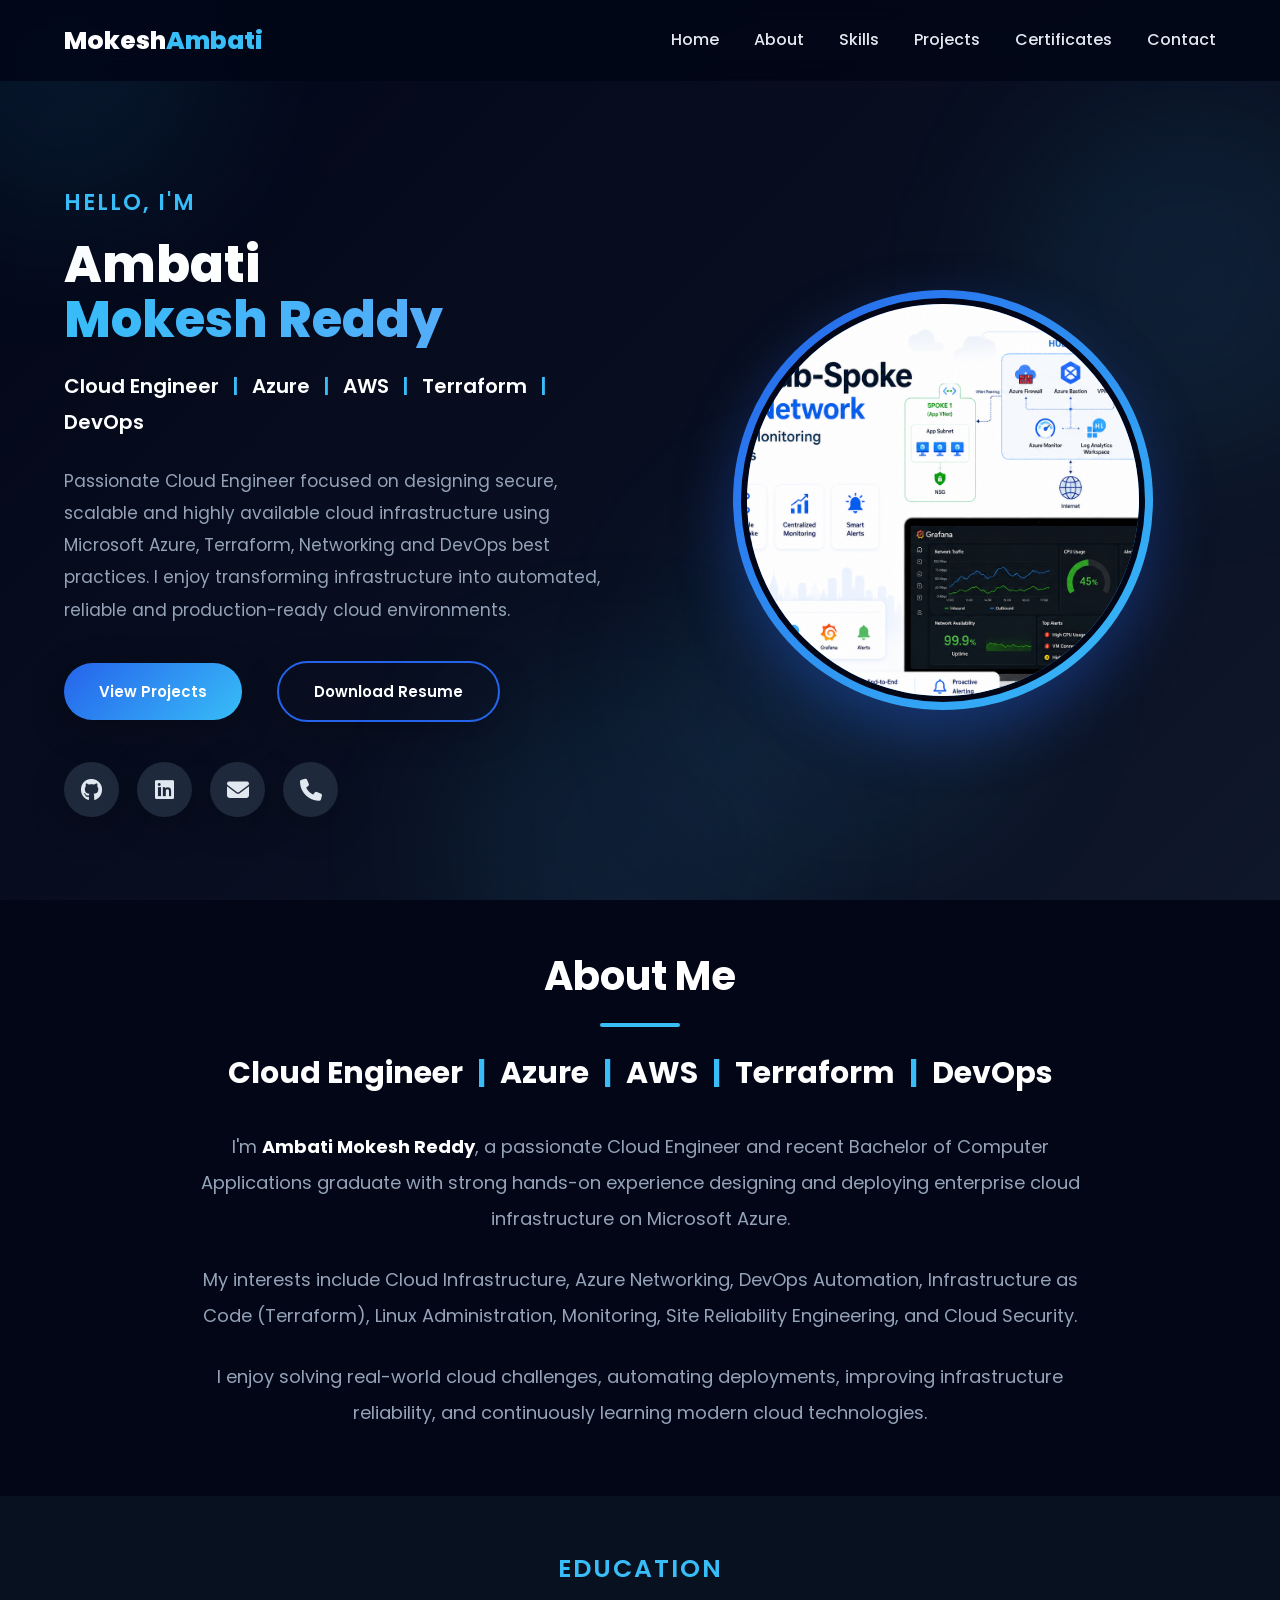
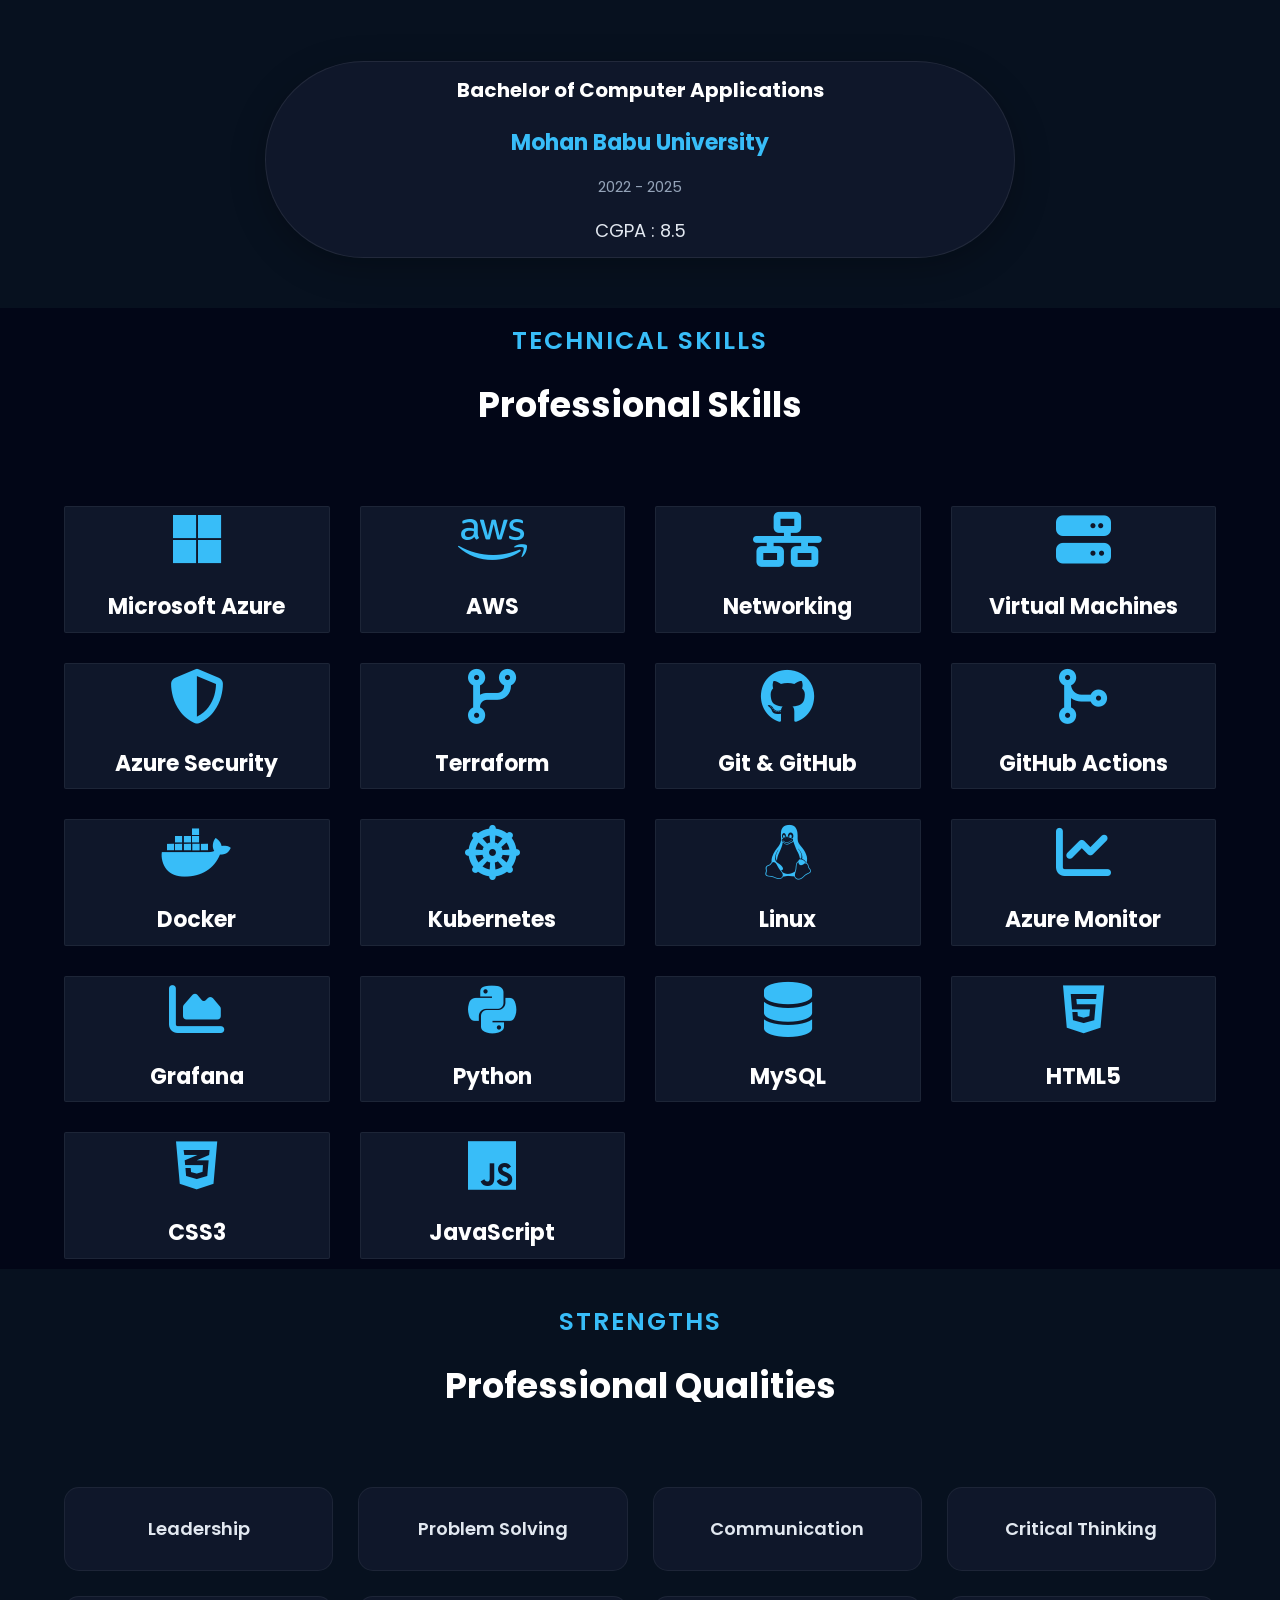
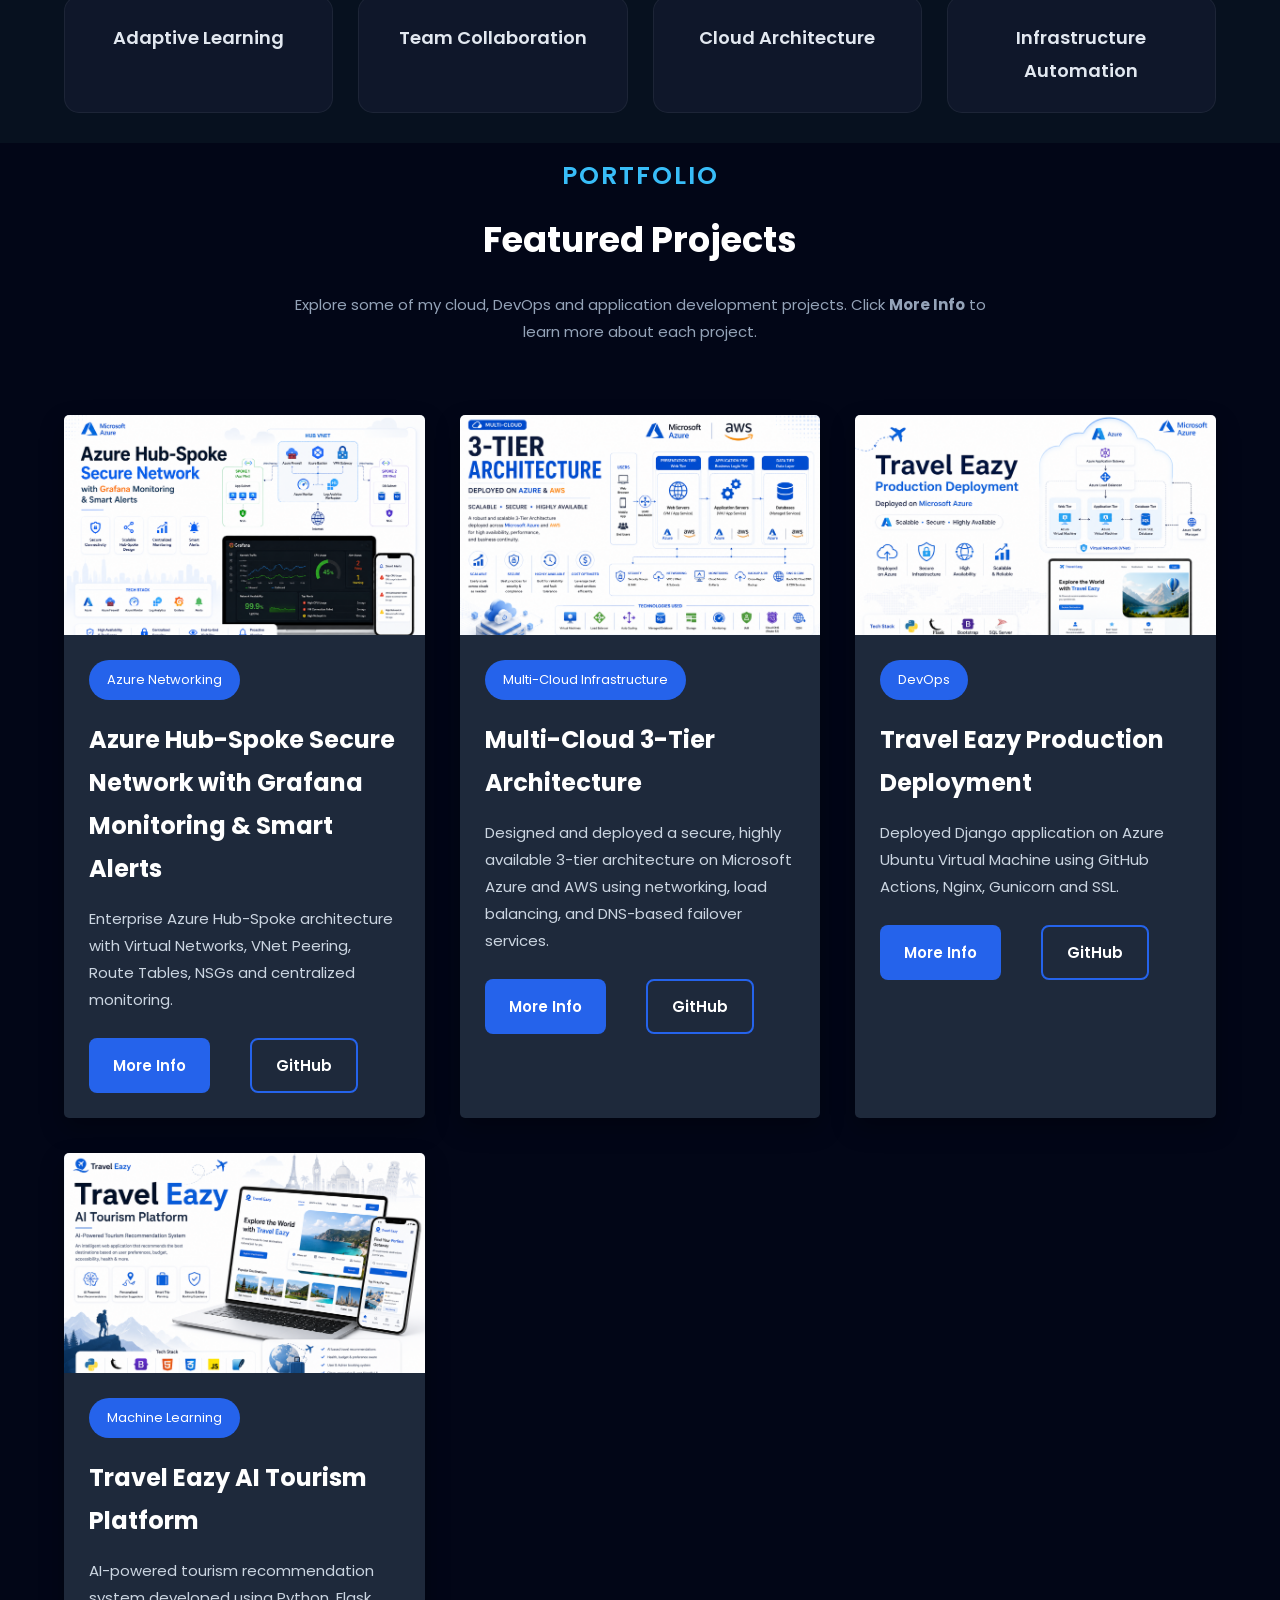
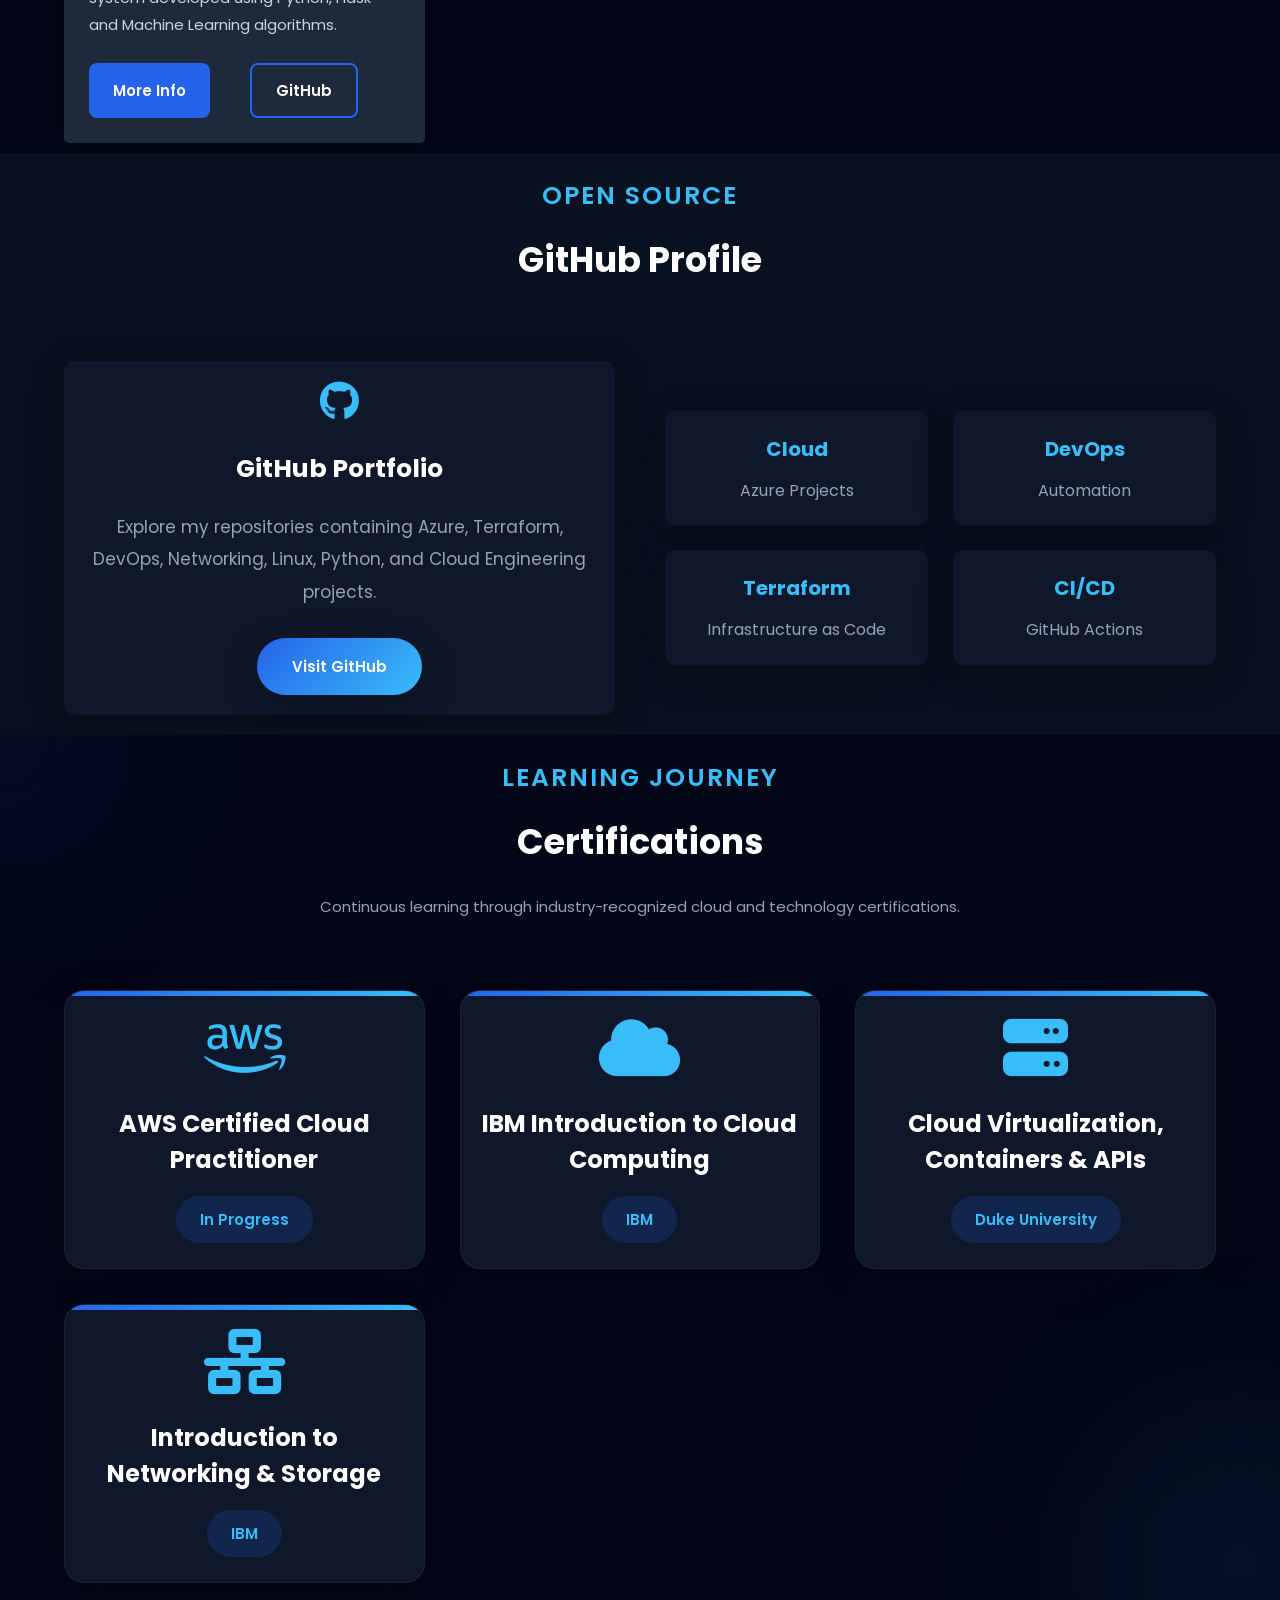
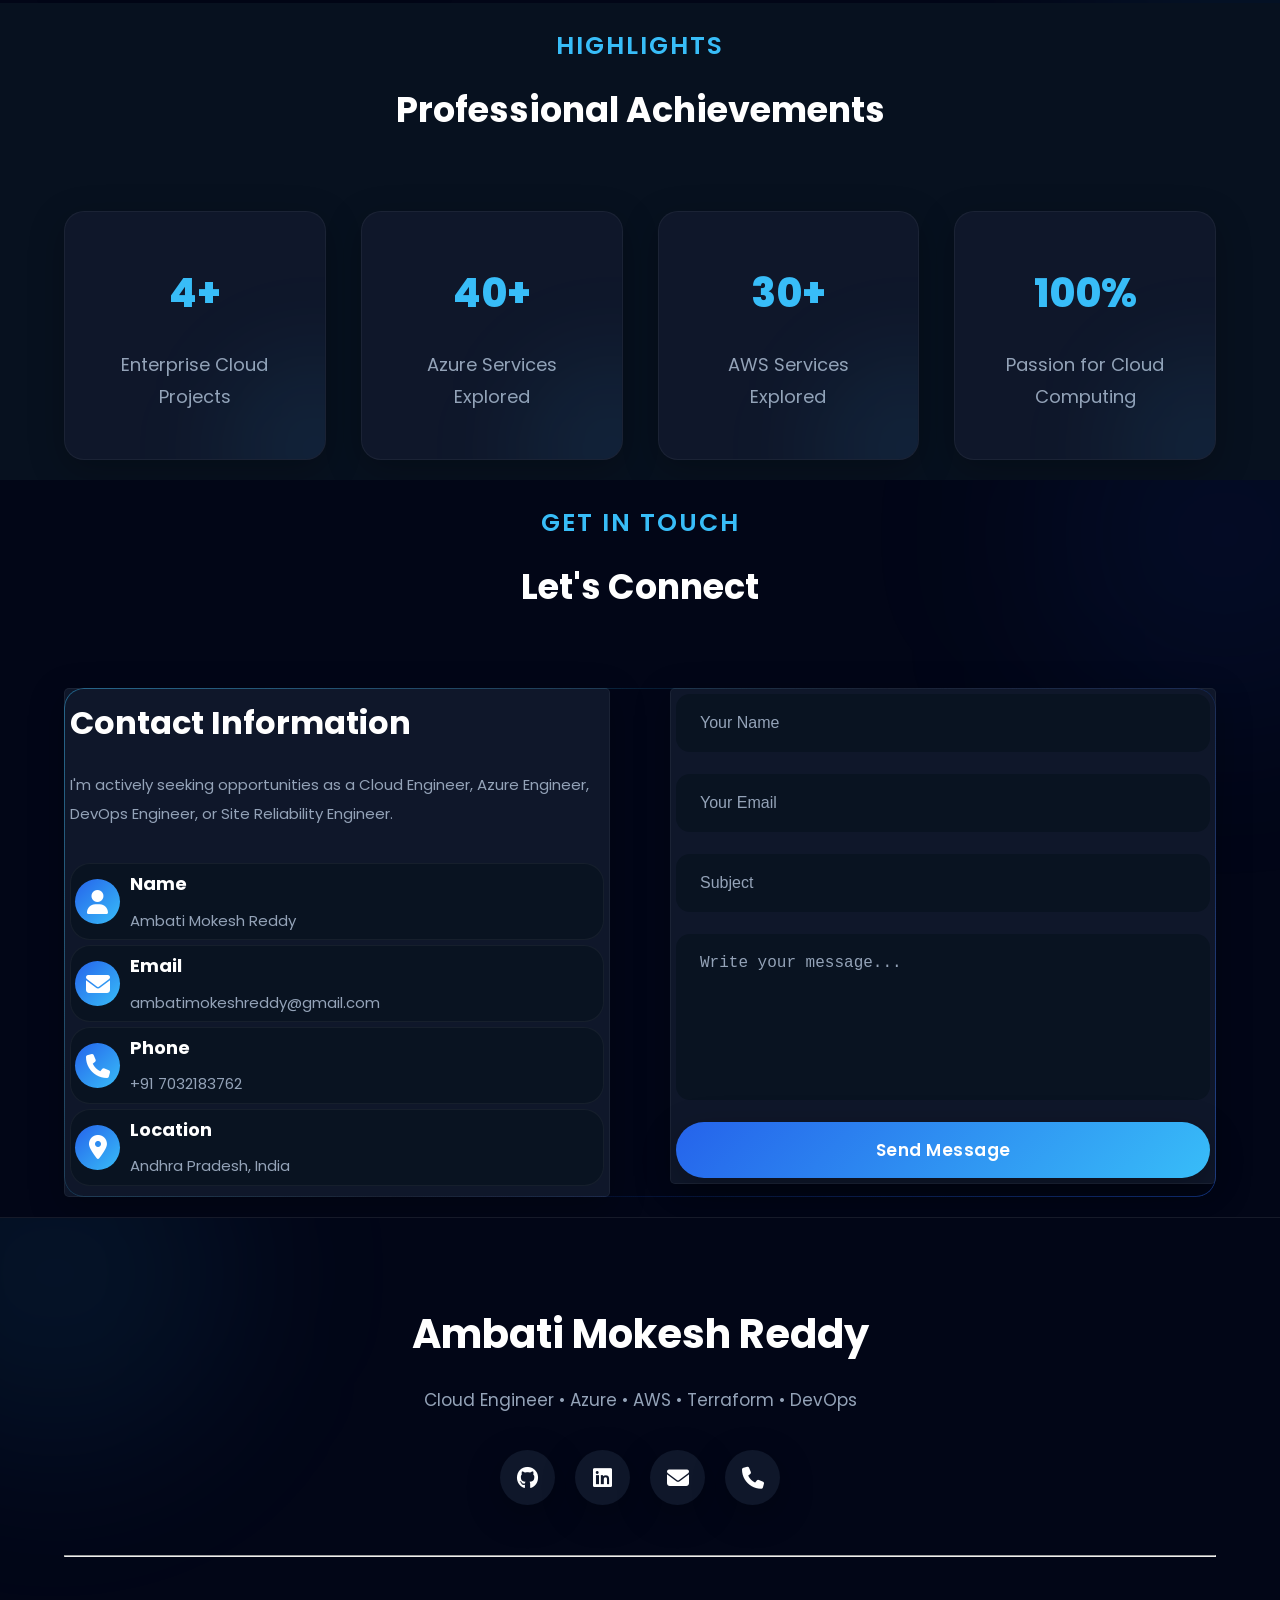
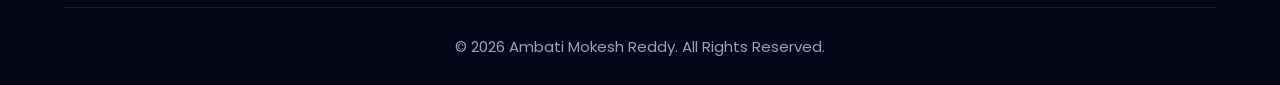
==== index.html @ 66ad8706 "Add files via upload" ====
<!DOCTYPE html>
<html lang="en">

<head>

    <meta charset="UTF-8">
    <meta http-equiv="X-UA-Compatible" content="IE=edge">

    <meta name="viewport" content="width=device-width, initial-scale=1.0">

    <title>Ambati Mokesh Reddy | Cloud Engineer | Azure | AWS | Terraform</title>

    <meta name="description"
        content="Professional Portfolio of Ambati Mokesh Reddy - Cloud Engineer specializing in Microsoft Azure, AWS, Terraform, DevOps, Networking and Cloud Infrastructure.">

    <meta name="keywords"
        content="Cloud Engineer, Azure Engineer, AWS, Terraform, DevOps, Portfolio, Microsoft Azure, Networking, GitHub Actions">

    <meta name="author" content="Ambati Mokesh Reddy">

    <link rel="icon" href="profile.png">

    <!-- Google Font -->

    <link href="https://fonts.googleapis.com/css2?family=Poppins:wght@300;400;500;600;700;800&display=swap"
        rel="stylesheet">

    <!-- Font Awesome -->

    <link rel="stylesheet"
        href="https://cdnjs.cloudflare.com/ajax/libs/font-awesome/6.7.1/css/all.min.css">

    <!-- CSS -->

    <link rel="stylesheet" href="style.css">

</head>

<body>

    <!--==========================
            LOADER
    ===========================-->

    <div id="loader">

        <div class="spinner"></div>

    </div>

    <!--==========================
            HEADER
    ===========================-->

    <header>

        <div class="container">

            <div class="logo">

                <a href="#">Mokesh<span>Ambati</span></a>

            </div>

            <nav>

                <ul>

                    <li><a href="#home">Home</a></li>

                    <li><a href="#about">About</a></li>

                    <li><a href="#skills">Skills</a></li>

                    

                    <li><a href="#projects">Projects</a></li>

                    <li><a href="#Certifications">Certificates</a></li>

                    <li><a href="#contact">Contact</a></li>

                </ul>

            </nav>

            <div class="menu-btn">

                <i class="fas fa-bars"></i>

            </div>

        </div>

    </header>

    <!--==========================
            HERO SECTION
    ===========================-->

    <section class="hero" id="home">

        <div class="hero-bg">

            <span></span>
            <span></span>
            <span></span>
            <span></span>

        </div>

        <div class="container hero-container">

            <div class="hero-left">

                <h4>Hello, I'm</h4>

                <h1>

                    Ambati

                    <span>Mokesh Reddy</span>

                </h1>

                <h2>

                    Cloud Engineer

                    <span>|</span>

                    Azure

                    <span>|</span>

                    AWS

                    <span>|</span>

                    Terraform

                    <span>|</span>

                    DevOps

                </h2>

                <p>

                    Passionate Cloud Engineer focused on designing
                    secure, scalable and highly available cloud
                    infrastructure using Microsoft Azure,
                    Terraform, Networking and DevOps best practices.

                    I enjoy transforming infrastructure into
                    automated, reliable and production-ready cloud
                    environments.

                </p>

                <div class="hero-buttons">

                    <a href="#projects" class="btn">

                        View Projects

                    </a>

                    <a href="Mokesh_Ambati_Resume .pdf"
                        class="btn btn-outline"
                        target="_blank">

                        Download Resume

                    </a>

                </div>

                <div class="social-icons">

                    <a href="https://github.com/ambatimokesh"
                        target="_blank">

                        <i class="fab fa-github"></i>

                    </a>

                    <a href="https://www.linkedin.com/in/mokeshambati/"
                        target="_blank">

                        <i class="fab fa-linkedin"></i>

                    </a>

                    <a href="mailto:ambatimokeshreddy@gmail.com">

                        <i class="fas fa-envelope"></i>

                    </a>

                    <a href="tel:+917032183762">

                        <i class="fas fa-phone"></i>

                    </a>

                </div>

            </div>

            <div class="hero-right">

                <div class="profile-card">

                    <img src="p1.png"
                        alt="Ambati Mokesh Reddy">

                    

                </div>

            </div>

        </div>

       

    </section>

    

      <!--=========================================
                ABOUT SECTION
==========================================-->

<section class="about" id="about">

    <div class="container">

        <div class="section-title">
            <h2>About Me</h2>
        </div>

        <div class="about-container">

            <div class="about-content">

                <h3>
                    Cloud Engineer
                    <span>|</span>
                    Azure
                    <span>|</span>
                    AWS
                    <span>|</span>
                    Terraform
                    <span>|</span>
                    DevOps
                </h3>

                <p>
                    I'm <strong>Ambati Mokesh Reddy</strong>, a passionate Cloud Engineer and recent Bachelor of Computer Applications graduate with strong hands-on experience designing and deploying enterprise cloud infrastructure on Microsoft Azure.
                </p>

                <p>
                    My interests include Cloud Infrastructure, Azure Networking, DevOps Automation, Infrastructure as Code (Terraform), Linux Administration, Monitoring, Site Reliability Engineering, and Cloud Security.
                </p>

                <p>
                    I enjoy solving real-world cloud challenges, automating deployments, improving infrastructure reliability, and continuously learning modern cloud technologies.
                </p>

            </div>

        </div>

    </div>

</section>





    <!--=========================================
                EDUCATION
    ==========================================-->

    <section class="education">

        <div class="container">

            <div class="section-title">

                <h5>Education</h5>

                

            </div>

            <div class="education-card">

                <h3>

                    Bachelor of Computer Applications

                </h3>

                <h4>

                    Mohan Babu University

                </h4>

                <span>

                    2022 - 2025

                </span>

                <p>

                    CGPA : 8.5

                </p>

            </div>

        </div>

    </section>





    




    <!--=========================================
                SKILLS
    ==========================================-->

    <section class="skills" id="skills">

        <div class="container">

            <div class="section-title">

                <h5>Technical Skills</h5>

                <h2>Professional Skills</h2>

            </div>

            <div class="skills-grid">

                <div class="skill-box">

                    <i class="fa-brands fa-microsoft"></i>

                    <h3>Microsoft Azure</h3>

                </div>

                <div class="skill-box">

                    <i class="fa-brands fa-aws"></i>

                    <h3>AWS</h3>

                </div>

                <div class="skill-box">

                    <i class="fa-solid fa-network-wired"></i>

                    <h3>Networking</h3>

                </div>

                <div class="skill-box">

                    <i class="fa-solid fa-server"></i>

                    <h3>Virtual Machines</h3>

                </div>

                <div class="skill-box">

                    <i class="fa-solid fa-shield-halved"></i>

                    <h3>Azure Security</h3>

                </div>

                <div class="skill-box">

                    <i class="fa-solid fa-code-branch"></i>

                    <h3>Terraform</h3>

                </div>

                <div class="skill-box">

                    <i class="fa-brands fa-github"></i>

                    <h3>Git & GitHub</h3>

                </div>

                <div class="skill-box">

                    <i class="fa-solid fa-code-merge"></i>

                    <h3>GitHub Actions</h3>

                </div>

                <div class="skill-box">

                    <i class="fa-brands fa-docker"></i>

                    <h3>Docker</h3>

                </div>

                <div class="skill-box">

                    <i class="fa-solid fa-dharmachakra"></i>

                    <h3>Kubernetes</h3>

                </div>

                <div class="skill-box">

                    <i class="fa-brands fa-linux"></i>

                    <h3>Linux</h3>

                </div>

                <div class="skill-box">

                    <i class="fa-solid fa-chart-line"></i>

                    <h3>Azure Monitor</h3>

                </div>

                <div class="skill-box">

                    <i class="fa-solid fa-chart-area"></i>

                    <h3>Grafana</h3>

                </div>

                <div class="skill-box">

                    <i class="fa-brands fa-python"></i>

                    <h3>Python</h3>

                </div>

                <div class="skill-box">

                    <i class="fa-solid fa-database"></i>

                    <h3>MySQL</h3>

                </div>

                <div class="skill-box">

                    <i class="fa-brands fa-html5"></i>

                    <h3>HTML5</h3>

                </div>

                <div class="skill-box">

                    <i class="fa-brands fa-css3-alt"></i>

                    <h3>CSS3</h3>

                </div>

                <div class="skill-box">

                    <i class="fa-brands fa-js"></i>

                    <h3>JavaScript</h3>

                </div>

            </div>

        </div>

    </section>





    <!--=========================================
                CORE STRENGTHS
    ==========================================-->

    <section class="strengths">

        <div class="container">

            <div class="section-title">

                <h5>Strengths</h5>

                <h2>Professional Qualities</h2>

            </div>

            <div class="strength-grid">

                <div>Leadership</div>

                <div>Problem Solving</div>

                <div>Communication</div>

                <div>Critical Thinking</div>

                <div>Adaptive Learning</div>

                <div>Team Collaboration</div>

                <div>Cloud Architecture</div>

                <div>Infrastructure Automation</div>

            </div>

        </div>

    </section>










<!--=========================================
            PROJECTS SECTION
==========================================-->

<section class="projects" id="projects">

    <div class="container">

        <div class="section-title">
            <h5>Portfolio</h5>
            <h2>Featured Projects</h2>
            <p>
                Explore some of my cloud, DevOps and application development
                projects. Click <strong>More Info</strong> to learn more about
                each project.
            </p>
        </div>

        <!-- Project Cards -->

        <div class="projects-grid">

            <!--========================
                Project 1
            =========================-->

            <div class="project-card">

                <div class="project-image">
                    <img src="p1.png"
                        alt="Azure Hub Spoke">
                </div>

                <div class="project-content">

                    <span class="project-tag">
                        Azure Networking
                    </span>

                    <h3>Azure Hub-Spoke Secure Network with Grafana Monitoring & Smart Alerts</h3>

                    <p>
                        Enterprise Azure Hub-Spoke architecture with
                        Virtual Networks, VNet Peering, Route Tables,
                        NSGs and centralized monitoring.
                    </p>

                    <div class="project-buttons">

                        <button
                            class="btn-small more-btn"
                            data-modal="modal1">

                            More Info

                        </button>

                        <a href="https://github.com/ambatimokesh/HUB-SPOKE"
                            target="_blank"
                            class="btn-small btn-outline">

                            GitHub

                        </a>

                    </div>

                </div>

            </div>



            <!--========================
    Project 2
=========================-->

<div class="project-card">

    <div class="project-image">
        <img src="p2.png" alt="Multi-Cloud 3-Tier Architecture">
    </div>

    <div class="project-content">

        <span class="project-tag">
            Multi-Cloud Infrastructure
        </span>

        <h3>Multi-Cloud 3-Tier Architecture</h3>

        <p>
            Designed and deployed a secure, highly available
            3-tier architecture on Microsoft Azure and AWS
            using networking, load balancing, and DNS-based
            failover services.
        </p>

        <div class="project-buttons">

            <button
                class="btn-small more-btn"
                data-modal="modal2">
                More Info
            </button>

            <a href="https://github.com/ambatimokesh"
                target="_blank"
                class="btn-small btn-outline">
                GitHub
            </a>

        </div>

    </div>

</div>



            <!--========================
                Project 3
            =========================-->

            <div class="project-card">

                <div class="project-image">

                    <img src="p3.png"
                        alt="Travel Eazy">

                </div>

                <div class="project-content">

                    <span class="project-tag">
                        DevOps
                    </span>

                    <h3>
                        Travel Eazy Production Deployment
                    </h3>

                    <p>

                        Deployed Django application on Azure Ubuntu
                        Virtual Machine using GitHub Actions,
                        Nginx, Gunicorn and SSL.

                    </p>

                    <div class="project-buttons">

                        <button
                            class="btn-small more-btn"
                            data-modal="modal3">

                            More Info

                        </button>

                        <a href="https://github.com/ambatimokesh/traveleazy"
                            target="_blank"
                            class="btn-small btn-outline">

                            GitHub

                        </a>

                    </div>

                </div>

            </div>



            <!--========================
                Project 4
            =========================-->

            <div class="project-card">

                <div class="project-image">

                    <img src="p4.png"
                        alt="Travel Eazy AI">

                </div>

                <div class="project-content">

                    <span class="project-tag">
                        Machine Learning
                    </span>

                    <h3>
                        Travel Eazy AI Tourism Platform
                    </h3>

                    <p>

                        AI-powered tourism recommendation system
                        developed using Python, Flask and Machine
                        Learning algorithms.

                    </p>

                    <div class="project-buttons">

                        <button
                            class="btn-small more-btn"
                            data-modal="modal4">

                            More Info

                        </button>

                        <a href="https://github.com/ambatimokesh/traveleazy"
                            target="_blank"
                            class="btn-small btn-outline">

                            GitHub

                        </a>

                    </div>

                </div>

            </div>

        </div>

    </div>

</section>



<!--=========================================
            PROJECT MODALS
==========================================-->

<!-- Project 1 -->

<div class="project-modal" id="modal1">

    <div class="modal-box">

        <span class="close">&times;</span>

        <h2>Azure Hub-Spoke Network Architecture</h2>

        <p>

            Designed and implemented an enterprise-grade Azure
            Hub-Spoke architecture using Virtual Networks,
            VNet Peering, Network Security Groups,
            User Defined Routes and Azure Monitor.

        </p>

        <h4>Key Features</h4>

        <ul>

            <li>✔ Hub & Spoke Virtual Networks</li>
            <li>✔ VNet Peering</li>
            <li>✔ Azure Bastion</li>
            <li>✔ Azure Firewall</li>
            <li>✔ NSG Security</li>
            <li>✔ Route Tables</li>
            <li>✔ Azure Monitor</li>
            <li>✔ Grafana Dashboard</li>

        </ul>

    </div>

</div>


<!-- Project 2 -->

<div class="project-modal" id="modal2">

    <div class="modal-box">

        <span class="close">&times;</span>

        <h2>Multi-Cloud 3-Tier Architecture (Azure & AWS)</h2>

        <p>
            Designed and deployed secure, highly available
            3-tier cloud infrastructure on Microsoft Azure
            and Amazon Web Services with networking,
            load balancing, traffic management,
            and security best practices.
        </p>

        <h4>Key Features</h4>

        <ul>

            <li>✔ Azure Virtual Network (VNet) & AWS VPC</li>
            <li>✔ Public & Private Subnets</li>
            <li>✔ Azure Virtual Machines & Amazon EC2</li>
            <li>✔ Azure Application Gateway & AWS Application Load Balancer (ALB)</li>
            <li>✔ Azure Load Balancer</li>
            <li>✔ Azure Traffic Manager & AWS Route 53</li>
            <li>✔ Azure NSGs, AWS Security Groups & Network ACLs</li>
            <li>✔ High Availability & Fault Tolerance</li>

        </ul>

    </div>

</div>



<!-- Project 3 -->

<div class="project-modal" id="modal3">

    <div class="modal-box">

        <span class="close">&times;</span>

        <h2>Travel Eazy Deployment</h2>

        <p>

            Production deployment of the Travel Eazy Django
            application on Azure Ubuntu Virtual Machine
            using DevOps best practices.

        </p>

        <h4>Key Features</h4>

        <ul>

            <li>✔ Azure Ubuntu VM</li>
            <li>✔ Nginx</li>
            <li>✔ Gunicorn</li>
            <li>✔ GitHub Actions CI/CD</li>
            <li>✔ SSL HTTPS</li>
            <li>✔ Azure Monitor</li>
            <li>✔ Log Analytics Workspace</li>

        </ul>

    </div>

</div>



<!-- Project 4 -->

<div class="project-modal" id="modal4">

    <div class="modal-box">

        <span class="close">&times;</span>

        <h2>Travel Eazy AI Tourism Platform</h2>

        <p>

            AI-based tourism recommendation platform
            that predicts personalized travel destinations
            using Machine Learning algorithms.

        </p>

        <h4>Key Features</h4>

        <ul>

            <li>✔ Python</li>
            <li>✔ Flask</li>
            <li>✔ Machine Learning</li>
            <li>✔ Random Forest</li>
            <li>✔ KNN</li>
            <li>✔ Gradient Boosting</li>
            <li>✔ Bootstrap UI</li>

        </ul>

    </div>

</div>



<!-- Project 4 -->

<div class="project-modal" id="modal4">

    <div class="modal-box">

        <span class="close">&times;</span>

        <h2>Travel Eazy AI Tourism Platform</h2>

        <p>

            AI-based tourism recommendation platform
            that predicts personalized travel destinations
            using Machine Learning algorithms.

        </p>

        <h4>Key Features</h4>

        <ul>

            <li>✔ Python</li>
            <li>✔ Flask</li>
            <li>✔ Machine Learning</li>
            <li>✔ Random Forest</li>
            <li>✔ KNN</li>
            <li>✔ Gradient Boosting</li>
            <li>✔ Bootstrap UI</li>

        </ul>

    </div>

</div>





    <!--=========================================
                GITHUB SECTION
    ==========================================-->

    <section class="github">

        <div class="container">

            <div class="section-title">

                <h5>Open Source</h5>

                <h2>GitHub Profile</h2>

            </div>

            <div class="github-container">

                <div class="github-card">

                    <i class="fab fa-github"></i>

                    <h3>

                        GitHub Portfolio

                    </h3>

                    <p>

                        Explore my repositories containing
                        Azure,
                        Terraform,
                        DevOps,
                        Networking,
                        Linux,
                        Python,
                        and Cloud Engineering projects.

                    </p>

                    <a href="https://github.com/ambatimokesh"
                        target="_blank"
                        class="btn">

                        Visit GitHub

                    </a>

                </div>

                <div class="github-stats">

                    <div class="stat">

                        <h3>Cloud</h3>

                        <p>Azure Projects</p>

                    </div>

                    <div class="stat">

                        <h3>DevOps</h3>

                        <p>Automation</p>

                    </div>

                    <div class="stat">

                        <h3>Terraform</h3>

                        <p>Infrastructure as Code</p>

                    </div>

                    <div class="stat">

                        <h3>CI/CD</h3>

                        <p>GitHub Actions</p>

                    </div>

                </div>

            </div>

        </div>

    </section>



        <!--=========================================
                CERTIFICATIONS
    ==========================================-->

    <section class="certifications" id="certifications">

        <div class="container">

            <div class="section-title">

                <h5>Learning Journey</h5>

                <h2>Certifications</h2>

                <p>
                    Continuous learning through industry-recognized cloud and
                    technology certifications.
                </p>

            </div>

              <div class="certificate-grid">

                <div class="certificate-card">

                    <i class="fa-brands fa-aws"></i>

                    <h3>AWS Certified Cloud Practitioner</h3>

                    <p>In Progress</p>

                </div>

          

                <div class="certificate-card">

                    <i class="fa-solid fa-cloud"></i>

                    <h3>IBM Introduction to Cloud Computing</h3>

                    <p>IBM</p>

                </div>

                <div class="certificate-card">

                    <i class="fa-solid fa-server"></i>

                    <h3>Cloud Virtualization, Containers & APIs</h3>

                    <p>Duke University</p>

                </div>

                <div class="certificate-card">

                    <i class="fa-solid fa-network-wired"></i>

                    <h3>Introduction to Networking & Storage</h3>

                    <p>IBM</p>

                </div>

            </div>

        </div>

    </section>



    <!--=========================================
                ACHIEVEMENTS
    ==========================================-->

    <section class="achievements">

        <div class="container">

            <div class="section-title">

                <h5>Highlights</h5>

                <h2>Professional Achievements</h2>

            </div>

            <div class="achievement-grid">

                <div class="achievement-card">

                    <h2>4+</h2>

                    <p>Enterprise Cloud Projects</p>

                </div>

                <div class="achievement-card">

                    <h2>40+</h2>

                    <p>Azure Services Explored</p>

                </div>

                <div class="achievement-card">

                    <h2>30+</h2>

                    <p>AWS Services Explored</p>

                </div>

                <div class="achievement-card">

                    <h2>100%</h2>

                    <p>Passion for Cloud Computing</p>

                </div>

            </div>

        </div>

    </section>



    <!--=========================================
                CONTACT
    ==========================================-->

    <section class="contact" id="contact">

        <div class="container">

            <div class="section-title">

                <h5>Get In Touch</h5>

                <h2>Let's Connect</h2>

            </div>

            <div class="contact-container">

                <!-- Contact Information -->

                <div class="contact-info">

                    <h3>Contact Information</h3>

                    <p>

                        I'm actively seeking opportunities as a
                        Cloud Engineer, Azure Engineer,
                        DevOps Engineer, or Site Reliability Engineer.

                    </p>

                    <div class="info-box">

                        <i class="fa-solid fa-user"></i>

                        <div>

                            <h4>Name</h4>

                            <p>Ambati Mokesh Reddy</p>

                        </div>

                    </div>

                    <div class="info-box">

                        <i class="fa-solid fa-envelope"></i>

                        <div>

                            <h4>Email</h4>

                            <p>ambatimokeshreddy@gmail.com</p>

                        </div>

                    </div>

                    <div class="info-box">

                        <i class="fa-solid fa-phone"></i>

                        <div>

                            <h4>Phone</h4>

                            <p>+91 7032183762</p>

                        </div>

                    </div>

                    <div class="info-box">

                        <i class="fa-solid fa-location-dot"></i>

                        <div>

                            <h4>Location</h4>

                            <p>Andhra Pradesh, India</p>

                        </div>

                    </div>

                </div>

                <!-- Contact Form -->

                <div class="contact-form">

                    <form>

                        <input
                            type="text"
                            placeholder="Your Name"
                            required>

                        <input
                            type="email"
                            placeholder="Your Email"
                            required>

                        <input
                            type="text"
                            placeholder="Subject"
                            required>

                        <textarea
                            rows="7"
                            placeholder="Write your message..."
                            required></textarea>

                        <button type="submit" class="btn">

                            Send Message

                        </button>

                    </form>

                </div>

            </div>

        </div>

    </section>



    <!--=========================================
                FOOTER
    ==========================================-->

    <footer>

        <div class="container">

            <div class="footer-top">

                <h2>

                    Ambati Mokesh Reddy

                </h2>

                <p>

                    Cloud Engineer • Azure • AWS • Terraform • DevOps

                </p>

                <div class="footer-social">

                    <a href="https://github.com/ambatimokesh"
                        target="_blank">

                        <i class="fab fa-github"></i>

                    </a>

                    <a href="https://www.linkedin.com/in/mokeshambati/"
                        target="_blank">

                        <i class="fab fa-linkedin"></i>

                    </a>

                    <a href="mailto:ambatimokeshreddy@gmail.com">

                        <i class="fas fa-envelope"></i>

                    </a>

                    <a href="tel:+917032183762">

                        <i class="fas fa-phone"></i>

                    </a>

                </div>

            </div>

            <hr>

            <div class="footer-bottom">

                <p>

                    © 2026 Ambati Mokesh Reddy.
                    All Rights Reserved.

                </p>

                

            </div>

        </div>

    </footer>



    <!--=========================================
                JAVASCRIPT
    ==========================================-->

    <script src="script.js"></script>

</body>

</html>
---- style.css ----
/*====================================================

    CLOUD ENGINEER PORTFOLIO
    Author : Ambati Mokesh Reddy
    Version : 1.0

======================================================*/


/*======================================================
                GOOGLE FONT
======================================================*/

@import url('https://fonts.googleapis.com/css2?family=Poppins:wght@300;400;500;600;700;800&display=swap');


/*======================================================
                    ROOT VARIABLES
======================================================*/

:root{

    --primary:#2563eb;

    --secondary:#38bdf8;

    --dark:#020617;

    --dark-card:#0f172a;

    --dark-light:#1e293b;

    --white:#ffffff;

    --gray:#94a3b8;

    --text:#e2e8f0;

    --success:#22c55e;

    --danger:#ef4444;

    --shadow:0 10px 35px rgba(0,0,0,.25);

    --radius:15px;

    --transition:.35s ease;

}


/*======================================================
                    RESET
======================================================*/

*{

margin:0;

padding:0;

box-sizing:border-box;

scroll-behavior:smooth;

}

html{

font-size:15px;

overflow-x:hidden;

}

body{

font-family:'Poppins',sans-serif;

background:var(--dark);

color:var(--text);

overflow-x:hidden;

line-height:1.8;

}

img{

max-width:100%;

display:block;

}

a{

text-decoration:none;

color:inherit;

}

ul{

list-style:none;

}

button{

cursor:pointer;

font-family:inherit;

}


/*======================================================
                    SCROLLBAR
======================================================*/

::-webkit-scrollbar{

width:10px;

}

::-webkit-scrollbar-track{

background:#08111f;

}

::-webkit-scrollbar-thumb{

background:var(--primary);

border-radius:20px;

}

::-webkit-scrollbar-thumb:hover{

background:var(--secondary);

}


/*======================================================
                    COMMON CLASSES
======================================================*/

.container{

width:90%;

max-width:1250px;

margin:auto;

}

section{

padding:20px 0;

position:relative;

}

.section-title{

text-align:center;

margin-bottom:70px;

}

.section-title h5{

color:var(--secondary);

font-size:25px;

font-weight:600;

letter-spacing:2px;

text-transform:uppercase;

margin-bottom:10px;

}

.section-title h2{

font-size:35px;

color:white;

margin-bottom:20px;

}

.section-title p{

color:var(--gray);

max-width:700px;

margin:auto;

}


/*======================================================
                    BUTTONS
======================================================*/

.btn{

display:inline-block;

padding:15px 35px;

background:linear-gradient(135deg,var(--primary),var(--secondary));

border-radius:50px;

font-weight:600;

color:white;

transition:var(--transition);

box-shadow:var(--shadow);

}

.btn:hover{

transform:translateY(-5px);

}

.btn-outline{

background:transparent;

border:2px solid var(--secondary);

margin-left:15px;

}

.btn-outline:hover{

background:var(--secondary);

color:#fff;

}

.btn-small{

display:inline-block;

padding:10px 20px;

border-radius:30px;

background:var(--primary);

font-size:14px;

margin-right:10px;

transition:.3s;

}

.btn-small:hover{

background:var(--secondary);

}


/*======================================================
                    LOADER
======================================================*/

#loader{

position:fixed;

left:0;

top:0;

width:100%;

height:100%;

background:#020617;

display:flex;

align-items:center;

justify-content:center;

z-index:99999;

}

.spinner{

width:70px;

height:70px;

border:6px solid rgba(255,255,255,.2);

border-top:6px solid var(--secondary);

border-radius:50%;

animation:spin 1s linear infinite;

}

@keyframes spin{

100%{

transform:rotate(360deg);

}

}


/*======================================================
                    HEADER
======================================================*/

header{

position:fixed;

left:0;

top:0;

width:100%;

padding:18px 0;

z-index:9999;

background:rgba(2,6,23,.85);

backdrop-filter:blur(15px);

transition:.4s;

}

header .container{

display:flex;

justify-content:space-between;

align-items:center;

}

.logo a{

font-size:25px;

font-weight:800;

color:#fff;

}

.logo span{

color:var(--secondary);

}

nav ul{

display:flex;

gap:35px;

}

nav ul li a{

font-size:16px;

font-weight:500;

transition:.3s;

position:relative;

}

nav ul li a::after{

content:"";

position:absolute;

left:0;

bottom:-6px;

height:2px;

width:0;

background:var(--secondary);

transition:.3s;

}

nav ul li a:hover{

color:var(--secondary);

}

nav ul li a:hover::after{

width:100%;

}


/*======================================================
                    MOBILE MENU
======================================================*/

.menu-btn{

display:none;

font-size:28px;

cursor:pointer;

color:white;

}


/*======================================================
                HERO BASE
======================================================*/

.hero{

min-height:100vh;

display:flex;

align-items:center;

background:linear-gradient(135deg,#020617,#0f172a);

position:relative;

overflow:hidden;

padding-top:120px;

}

.hero-container{

display:grid;

grid-template-columns:1fr 1fr;

align-items:center;

gap:60px;

}

.hero-bg span{

position:absolute;

width:350px;

height:350px;

background:rgba(56,189,248,.08);

border-radius:50%;

filter:blur(70px);

animation:float 8s infinite alternate;

}

.hero-bg span:nth-child(1){

top:-120px;

left:-120px;

}

.hero-bg span:nth-child(2){

right:-80px;

top:100px;

}

.hero-bg span:nth-child(3){

bottom:-120px;

left:35%;

}

.hero-bg span:nth-child(4){

right:20%;

bottom:50px;

}

@keyframes float{

100%{

transform:translateY(40px);

}

}

/*======================================================
        PART 2 STARTS HERE
        Hero Content
        Hero Image
        Statistics
        Scroll Animation
======================================================*/

/*======================================================
                    HERO CONTENT
======================================================*/

.hero-left h4{

font-size:22px;

color:var(--secondary);

font-weight:600;

margin-bottom:15px;

letter-spacing:2px;

text-transform:uppercase;

animation:fadeLeft 1s ease;

}

.hero-left h1{

font-size:50px;

font-weight:800;

line-height:1.1;

margin-bottom:20px;

color:white;

animation:fadeLeft 1.2s ease;

}

.hero-left h1 span{

display:block;

background:linear-gradient(90deg,var(--secondary),#60a5fa);

background-clip:text;

-webkit-background-clip:text;

-webkit-text-fill-color:transparent;

}

.hero-left h2{

font-size:20px;

font-weight:600;

color:#fff;

margin-bottom:25px;

animation:fadeLeft 1.4s ease;

}

.hero-left h2 span{

color:var(--secondary);

margin:0 8px;

}

.hero-left p{

font-size:17px;

color:var(--gray);

max-width:650px;

margin-bottom:35px;

animation:fadeLeft 1.6s ease;

line-height:1.9;

}


/*======================================================
                    HERO BUTTONS
======================================================*/

.hero-buttons{

display:flex;

align-items:center;

gap:20px;

margin-bottom:40px;

animation:fadeLeft 1.8s ease;

}


/*======================================================
                    SOCIAL ICONS
======================================================*/

.social-icons{

display:flex;

gap:18px;

animation:fadeLeft 2s ease;

}

.social-icons a{

width:55px;

height:55px;

display:flex;

align-items:center;

justify-content:center;

border-radius:50%;

background:var(--dark-light);

font-size:22px;

transition:.35s;

box-shadow:var(--shadow);

}

.social-icons a:hover{

background:linear-gradient(135deg,var(--primary),var(--secondary));

transform:translateY(-8px) rotate(360deg);

color:#fff;

}


/*======================================================
                    HERO IMAGE
======================================================*/

.hero-right{

display:flex;

justify-content:center;

align-items:center;

animation:fadeRight 1.5s ease;

}

.profile-card{

position:relative;

width:420px;

height:420px;

border-radius:50%;

background:linear-gradient(135deg,var(--primary),var(--secondary));

padding:8px;

box-shadow:0 25px 60px rgba(37,99,235,.35);

animation:profileFloat 5s ease-in-out infinite;

}

.profile-card img{

width:100%;

height:100%;

object-fit:cover;

border-radius:50%;

border:6px solid var(--dark);

}

@keyframes profileFloat{

0%{

transform:translateY(0px);

}

50%{

transform:translateY(-18px);

}

100%{

transform:translateY(0px);

}

}


/*======================================================
                EXPERIENCE BOX
======================================================*/

.experience-box{

position:absolute;

right:-25px;

bottom:40px;

background:rgba(15,23,42,.95);

padding:18px 30px;

border-radius:18px;

box-shadow:var(--shadow);

text-align:center;

border:1px solid rgba(255,255,255,.08);

}

.experience-box h3{

font-size:28px;

color:var(--secondary);

margin-bottom:4px;

}

.experience-box p{

font-size:15px;

color:var(--gray);

}


/*======================================================
                SCROLL INDICATOR
======================================================*/

.scroll-down{

position:absolute;

bottom:40px;

left:50%;

transform:translateX(-50%);

}

.scroll-down span{

display:block;

width:28px;

height:50px;

border:2px solid var(--secondary);

border-radius:30px;

position:relative;

}

.scroll-down span::before{

content:"";

position:absolute;

left:50%;

top:10px;

width:6px;

height:6px;

background:var(--secondary);

border-radius:50%;

transform:translateX(-50%);

animation:scrollDown 2s infinite;

}

@keyframes scrollDown{

0%{

top:10px;

opacity:1;

}

50%{

top:24px;

opacity:.5;

}

100%{

top:34px;

opacity:0;

}

}


/*======================================================
                    STATS
======================================================*/

.stats{

background:#07111f;

padding:70px 0;

}

.stats-container{

display:grid;

grid-template-columns:repeat(4,1fr);

gap:30px;

}

.stat-card{

background:var(--dark-card);

padding:40px;

border-radius:20px;

text-align:center;

transition:.35s;

border:1px solid rgba(255,255,255,.06);

}

.stat-card:hover{

transform:translateY(-12px);

box-shadow:0 20px 50px rgba(37,99,235,.25);

}

.stat-card h2{

font-size:42px;

color:var(--secondary);

margin-bottom:10px;

}

.stat-card p{

color:var(--gray);

font-size:17px;

}


/*======================================================
                HERO ANIMATIONS
======================================================*/

@keyframes fadeLeft{

from{

opacity:0;

transform:translateX(-60px);

}

to{

opacity:1;

transform:translateX(0);

}

}

@keyframes fadeRight{

from{

opacity:0;

transform:translateX(60px);

}

to{

opacity:1;

transform:translateX(0);

}

}

@keyframes fadeUp{

from{

opacity:0;

transform:translateY(50px);

}

to{

opacity:1;

transform:translateY(0);

}

}


/*======================================================
            TEXT SELECTION
======================================================*/

::selection{

background:var(--secondary);

color:#fff;

}


/*======================================================
            PART 3 STARTS HERE

    About Section
    Education
    Skills
    Timeline
======================================================*/

/*======================================================
                    ABOUT SECTION
======================================================*/

.about{
    background: var(--dark);
    padding: 40px 0;
}

.about-container{
    max-width: 900px;
    width: 90%;
    margin: 0 auto;
    display: flex;
    justify-content: center;
    align-items: center;
}

.about-content{
    text-align: center;
}

/* About Me Heading */

.about .section-title{
    text-align: center;
    margin-bottom: 40px;
}

.about .section-title h2{
    font-size: 40px;
    font-weight: 700;
    color: #fff;
    position: relative;
    display: inline-block;
    margin-bottom: 0;
}

.about .section-title h2::after{
    content: "";
    width: 80px;
    height: 4px;
    background: var(--secondary);
    position: absolute;
    left: 50%;
    bottom: -15px;
    transform: translateX(-50%);
    border-radius: 20px;
}

/* Main Title */

.about-content h3{
    font-size: 30px;
    font-weight: 700;
    color: #fff;
    line-height: 1.4;
    margin-bottom: 35px;
}

.about-content h3 span{
    color: var(--secondary);
    padding: 0 8px;
}

/* Paragraph */

.about-content p{
    font-size: 18px;
    line-height: 2;
    color: var(--gray);
    margin-bottom: 25px;
}

.about-content strong{
    color: #fff;
    font-weight: 700;
}

/*==============================
        Responsive
==============================*/

@media (max-width: 992px){

    .about{
        padding: 80px 0;
    }

    .about .section-title h2{
        font-size: 44px;
    }

    .about-content h3{
        font-size: 34px;
    }

    .about-content p{
        font-size: 17px;
    }

}

@media (max-width: 768px){

    .about{
        padding: 70px 20px;
    }

    .about-container{
        width: 95%;
    }

    .about .section-title{
        margin-bottom: 30px;
    }

    .about .section-title h2{
        font-size: 36px;
    }

    .about-content h3{
        font-size: 28px;
        line-height: 1.5;
    }

    .about-content p{
        font-size: 16px;
        line-height: 1.8;
    }

}

@media (max-width: 480px){

    .about{
        padding: 60px 15px;
    }

    .about .section-title h2{
        font-size: 30px;
    }

    .about-content h3{
        font-size: 22px;
    }

    .about-content p{
        font-size: 15px;
    }

}


/*======================================================
                EDUCATION
======================================================*/

.education{

background:#07111f;
padding: 50px 0;

}

.education-card{

background:var(--dark-card);

padding:10px;

border-radius:100px;

text-align:center;

box-shadow:var(--shadow);

transition:.4s;

border:1px solid rgba(255,255,255,.08);

max-width:750px;

margin:auto;

}

.education-card:hover{

transform:translateY(-10px);

}

.education-card h3{

font-size:20px;

color:#fff;

margin-bottom:15px;

}

.education-card h4{

font-size:22px;

color:var(--secondary);

margin-bottom:10px;

}

.education-card span{

display:block;

color:var(--gray);

margin-bottom:15px;

}

.education-card p{

font-size:18px;

}


/*======================================================
                EXPERIENCE
======================================================*/

.experience{

background:var(--dark);

}

.experience-card{

max-width:800px;

margin:auto;

padding:45px;

background:var(--dark-card);

border-radius:20px;

box-shadow:var(--shadow);

transition:.35s;

}

.experience-card:hover{

transform:translateY(-8px);

}

.experience-card h3{

font-size:30px;

margin-bottom:10px;

color:white;

}

.experience-card h4{

font-size:22px;

color:var(--secondary);

margin-bottom:10px;

}

.experience-card span{

display:block;

margin-bottom:18px;

color:var(--gray);

}

.experience-card p{

font-size:17px;

line-height:1.8;

}


/*======================================================
                SKILLS
======================================================*/

.skills{

background: var(--dark);
    padding: 10px 0;

}

.skills-grid{

display:grid;

grid-template-columns:repeat(auto-fit,minmax(220px,1fr));

gap:30px;

}

.skill-box{

background:var(--dark-card);

padding:5px 5px;

text-align:center;

border-radius:2px;

transition:.4s;

cursor:pointer;

border:1px solid rgba(255,255,255,.06);

}

.skill-box:hover{

transform:translateY(-12px);

background:linear-gradient(135deg,#0f172a,#16253b);

box-shadow:0 20px 40px rgba(37,99,235,.25);

}

.skill-box i{

font-size:55px;

margin-bottom:20px;

color:var(--secondary);

}

.skill-box h3{

font-size:22px;

color:white;

}


/*======================================================
            CORE STRENGTHS
======================================================*/

.strengths{

background:#07111f;
padding: 30px 0;

}

.strength-grid{

display:grid;

grid-template-columns:repeat(auto-fit,minmax(220px,1fr));

gap:25px;

}

.strength-grid div{

background:var(--dark-card);

padding:25px;

text-align:center;

border-radius:15px;

font-size:18px;

font-weight:600;

transition:.35s;

border:1px solid rgba(255,255,255,.06);

}

.strength-grid div:hover{

background:linear-gradient(135deg,var(--primary),var(--secondary));

transform:translateY(-10px);

}


/*======================================================
                TIMELINE
======================================================*/

.timeline{

background:#07111f;

}

.timeline-container{

max-width:900px;

margin:auto;

position:relative;

padding-left:40px;

}

.timeline-container::before{

content:"";

position:absolute;

left:15px;

top:0;

bottom:0;

width:4px;

background:var(--secondary);

}

.timeline-item{

position:relative;

background:var(--dark-card);

padding:30px;

border-radius:18px;

margin-bottom:35px;

box-shadow:var(--shadow);

transition:.35s;

}

.timeline-item:hover{

transform:translateX(10px);

}

.timeline-item::before{

content:"";

position:absolute;

left:-38px;

top:35px;

width:20px;

height:20px;

background:var(--secondary);

border-radius:50%;

border:5px solid var(--dark);

}

.timeline-item h3{

font-size:28px;

color:var(--secondary);

margin-bottom:15px;

}

.timeline-item p{

font-size:17px;

color:var(--gray);

line-height:1.8;

}


/*======================================================
            PART 4 STARTS HERE

        Projects
        GitHub
        Project Cards
======================================================*/

/*=========================================
            PROJECT SECTION
=========================================*/

.projects{
    background: var(--dark);
    padding: 10px 0;
}

.projects-grid{
    display:grid;
    grid-template-columns:repeat(auto-fit,minmax(320px,1fr));
    gap:35px;
    margin-top:60px;
}

/*=========================================
            PROJECT CARD
=========================================*/

.project-card{

    background:#1e293b;
    border-radius:5px;
    overflow:hidden;
    transition:.4s;
    box-shadow:0 10px 25px rgba(0,0,0,.3);

}

.project-card:hover{

    transform:translateY(-12px);
    box-shadow:0 20px 40px rgba(37,99,235,.3);

}

.project-image{

    height:220px;
    overflow:hidden;

}

.project-image img{

    width:100%;
    height:100%;
    object-fit:cover;
    transition:.5s;

}

.project-card:hover img{

    transform:scale(1.08);

}

.project-content{

    padding:25px;

}

.project-tag{

    display:inline-block;
    padding:8px 18px;
    background:#2563eb;
    color:#fff;
    border-radius:30px;
    font-size:13px;
    margin-bottom:18px;

}

.project-content h3{

    color:#fff;
    margin-bottom:15px;
    font-size:24px;

}

.project-content p{

    color:#cbd5e1;
    line-height:1.8;
    margin-bottom:25px;

}

/*=========================================
            BUTTONS
=========================================*/

.project-buttons{

    display:flex;
    gap:15px;

}

.btn-small{

    padding:12px 24px;
    background:#2563eb;
    color:#fff;
    border:none;
    border-radius:8px;
    cursor:pointer;
    text-decoration:none;
    transition:.3s;
    font-size:15px;
    font-weight:600;

}

.btn-small:hover{

    background:#1d4ed8;

}

.btn-outline{

    background:transparent;
    border:2px solid #2563eb;

}

.btn-outline:hover{

    background:#2563eb;

}

/*=========================================
                MODAL
=========================================*/

.project-modal{

    position:fixed;
    left:0;
    top:0;
    width:100%;
    height:100%;
    background:rgba(0,0,0,.75);

    display:none;

    justify-content:center;
    align-items:center;

    padding:20px;

    z-index:9999;

}

.project-modal.active{

    display:flex;

}

.modal-box{

    width:700px;
    max-width:100%;

    background:#1e293b;

    padding:35px;

    border-radius:18px;

    position:relative;

    animation:popup .4s ease;

}

@keyframes popup{

    from{

        transform:translateY(-40px);
        opacity:0;

    }

    to{

        transform:translateY(0);
        opacity:1;

    }

}

.close{

    position:absolute;
    right:20px;
    top:15px;

    font-size:34px;

    color:#38bdf8;

    cursor:pointer;

}

.modal-box h2{

    color:#fff;
    margin-bottom:20px;

}

.modal-box p{

    color:#cbd5e1;
    line-height:1.9;
    margin-bottom:25px;

}

.modal-box h4{

    color:#38bdf8;
    margin-bottom:15px;

}

.modal-box ul{

    padding-left:20px;

}

.modal-box li{

    color:#cbd5e1;
    margin-bottom:12px;

}

/*=========================================
            RESPONSIVE
=========================================*/

@media(max-width:768px){

.projects-grid{

    grid-template-columns:1fr;

}

.project-buttons{

    flex-direction:column;

}

.btn-small{

    width:100%;
    text-align:center;

}

.modal-box{

    padding:25px;

}

.modal-box h2{

    font-size:24px;

}

}


/*======================================================
                GITHUB SECTION
======================================================*/

.github{

background:#07111f;

}

.github-container{

display:grid;

grid-template-columns:1fr 1fr;

gap:50px;

align-items:center;

}

.github-card{

background:var(--dark-card);

padding:20px;

border-radius:10px;

box-shadow:var(--shadow);

transition:.35s;

text-align:center;

}

.github-card:hover{

transform:translateY(-10px);

}

.github-card i{

font-size:40px;

color:var(--secondary);

margin-bottom:25px;

}

.github-card h3{

font-size:25px;

margin-bottom:20px;

color:#fff;

}

.github-card p{

font-size:17px;

line-height:1.9;

color:var(--gray);

margin-bottom:30px;

}

.github-stats{

display:grid;

grid-template-columns:repeat(2,1fr);

gap:25px;

}

.github-stats .stat{

background:var(--dark-card);

padding:20px;

border-radius:10px;

text-align:center;

transition:.35s;

box-shadow:var(--shadow);

}

.github-stats .stat:hover{

transform:translateY(-10px);

background:linear-gradient(135deg,#0f172a,#1d4ed8);

}

.github-stats .stat h3{

font-size:20px;

color:var(--secondary);

margin-bottom:10px;

}

.github-stats .stat p{

font-size:16px;

color:var(--gray);

}


/*======================================================
            PROJECT ANIMATIONS
======================================================*/

.project-card,

.github-card,

.github-stats .stat{

animation:fadeUp .9s ease both;

}

.project-card:nth-child(2){

animation-delay:.2s;

}

.project-card:nth-child(3){

animation-delay:.4s;

}

.project-card:nth-child(4){

animation-delay:.6s;

}


/*======================================================
            PART 5 STARTS HERE

    Certifications
    Achievements
    Contact
    Footer
    Responsive Design

======================================================*/

/*======================================================
                PART 5.1
        CERTIFICATIONS & ACHIEVEMENTS
======================================================*/



/*======================================================
                CERTIFICATIONS SECTION
======================================================*/

.certifications{
    background:var(--dark);
    position:relative;
    overflow:hidden;
}

.certifications::before{
    content:"";
    position:absolute;
    width:250px;
    height:250px;
    background:rgba(37,99,235,.08);
    border-radius:50%;
    top:-120px;
    left:-120px;
    filter:blur(90px);
}

.certifications::after{
    content:"";
    position:absolute;
    width:320px;
    height:320px;
    background:rgba(56,189,248,.08);
    border-radius:50%;
    bottom:-120px;
    right:-120px;
    filter:blur(90px);
}

.certificate-grid{
    display:grid;
    grid-template-columns:repeat(auto-fit,minmax(280px,1fr));
    gap:35px;
    position:relative;
    z-index:2;
}



/*======================================================
                CERTIFICATE CARD
======================================================*/

.certificate-card{
    background:var(--dark-card);
    padding:25px 20px;
    border-radius:20px;
    text-align:center;
    border:1px solid rgba(255,255,255,.05);
    transition:.45s;
    position:relative;
    overflow:hidden;
    box-shadow:var(--shadow);
}

.certificate-card::before{
    content:"";
    position:absolute;
    left:0;
    top:0;
    width:100%;
    height:5px;
    background:linear-gradient(90deg,
    var(--primary),
    var(--secondary));
}

.certificate-card::after{
    content:"";
    position:absolute;
    inset:0;
    background:linear-gradient(
    135deg,
    rgba(37,99,235,.08),
    rgba(56,189,248,.08));
    opacity:0;
    transition:.45s;
}

.certificate-card:hover::after{
    opacity:1;
}

.certificate-card:hover{
    transform:translateY(-15px);
    box-shadow:0 25px 60px rgba(37,99,235,.35);
    border-color:var(--secondary);
}



/*======================================================
                ICON
======================================================*/

.certificate-card i{
    font-size:65px;
    color:var(--secondary);
    margin-bottom:25px;
    transition:.45s;
}

.certificate-card:hover i{
    transform:rotateY(360deg) scale(1.15);
}



/*======================================================
                TITLE
======================================================*/

.certificate-card h3{
    font-size:24px;
    color:#fff;
    margin-bottom:18px;
    line-height:1.5;
}



/*======================================================
                PROVIDER
======================================================*/

.certificate-card p{
    display:inline-block;
    padding:10px 24px;
    background:rgba(37,99,235,.18);
    color:var(--secondary);
    border-radius:30px;
    font-weight:600;
    font-size:15px;
}



/*======================================================
            CERTIFICATE HOVER GLOW
======================================================*/

.certificate-card:hover{
    background:linear-gradient(
    135deg,
    #0f172a,
    #16253b);
}



/*======================================================
            FLOATING ANIMATION
======================================================*/

.certificate-card{
    animation:certificateFloat 6s ease-in-out infinite;
}

.certificate-card:nth-child(2){
    animation-delay:.5s;
}

.certificate-card:nth-child(3){
    animation-delay:1s;
}

.certificate-card:nth-child(4){
    animation-delay:1.5s;
}

@keyframes certificateFloat{

    0%{
        transform:translateY(0px);
    }

    50%{
        transform:translateY(-8px);
    }

    100%{
        transform:translateY(0px);
    }

}



/*======================================================
                ACHIEVEMENTS
======================================================*/

.achievements{
    background:#07111f;
    position:relative;
    overflow:hidden;
}

.achievement-grid{
    display:grid;
    grid-template-columns:repeat(auto-fit,minmax(250px,1fr));
    gap:35px;
}



/*======================================================
            ACHIEVEMENT CARD
======================================================*/

.achievement-card{
    background:var(--dark-card);
    padding:45px 30px;
    border-radius:20px;
    text-align:center;
    position:relative;
    overflow:hidden;
    transition:.45s;
    box-shadow:var(--shadow);
    border:1px solid rgba(255,255,255,.05);
}

.achievement-card::before{
    content:"";
    position:absolute;
    inset:0;
    background:linear-gradient(
    135deg,
    rgba(37,99,235,.12),
    rgba(56,189,248,.12));
    opacity:0;
    transition:.4s;
}

.achievement-card:hover::before{
    opacity:1;
}

.achievement-card:hover{
    transform:translateY(-18px);
    border-color:var(--secondary);
}



/*======================================================
            NUMBER
======================================================*/

.achievement-card h2{
    font-size:40px;
    font-weight:800;
    margin-bottom:20px;
    color:var(--secondary);
    transition:.35s;
}

.achievement-card:hover h2{
    transform:scale(1.1);
}



/*======================================================
            TEXT
======================================================*/

.achievement-card p{
    font-size:18px;
    color:var(--gray);
    line-height:1.8;
}



/*======================================================
            GLOW EFFECT
======================================================*/

.achievement-card::after{
    content:"";
    position:absolute;
    width:180px;
    height:180px;
    background:rgba(56,189,248,.08);
    border-radius:50%;
    right:-80px;
    bottom:-80px;
    filter:blur(50px);
}



/*======================================================
        COUNTER HOVER
======================================================*/

.achievement-card:hover{
    background:linear-gradient(
    135deg,
    #132036,
    #0f172a);
}



/*======================================================
        ACHIEVEMENT ANIMATION
======================================================*/

.achievement-card{
    animation:achievementFloat 7s ease-in-out infinite;
}

.achievement-card:nth-child(2){
    animation-delay:.6s;
}

.achievement-card:nth-child(3){
    animation-delay:1.2s;
}

.achievement-card:nth-child(4){
    animation-delay:1.8s;
}

@keyframes achievementFloat{

    0%{
        transform:translateY(0px);
    }

    50%{
        transform:translateY(-10px);
    }

    100%{
        transform:translateY(0px);
    }

}



/*======================================================
            SECTION ENTRANCE
======================================================*/

.certifications,
.achievements{
    animation:fadeUp 1s ease;
}

/*======================================================
                PART 5.2
        CONTACT SECTION & CONTACT FORM
======================================================*/


/*======================================================
                CONTACT SECTION
======================================================*/

.contact{
    background:var(--dark);
    position:relative;
    overflow:hidden;
}

.contact::before{
    content:"";
    position:absolute;
    width:350px;
    height:350px;
    background:rgba(37,99,235,.08);
    border-radius:50%;
    top:-120px;
    right:-120px;
    filter:blur(100px);
}

.contact::after{
    content:"";
    position:absolute;
    width:30px;
    height:30px;
    background:rgba(56,189,248,.08);
    border-radius:50%;
    bottom:-120px;
    left:-120px;
    filter:blur(90px);
}



/*======================================================
                CONTACT CONTAINER
======================================================*/

.contact-container{
    display:grid;
    grid-template-columns:1fr 1fr;
    gap:60px;
    align-items:start;
    position:relative;
    z-index:2;
}



/*======================================================
                CONTACT INFO
======================================================*/

.contact-info{
    background:var(--dark-card);
    padding:5px;
    border-radius:5px;
    box-shadow:var(--shadow);
    border:1px solid rgba(255,255,255,.05);
    transition:.4s;
}

.contact-info:hover{
    transform:translateY(-10px);
    border-color:var(--secondary);
}

.contact-info h3{
    font-size:32px;
    color:#fff;
    margin-bottom:20px;
}

.contact-info p{
    color:var(--gray);
    line-height:1.9;
    margin-bottom:35px;
}



/*======================================================
                INFO BOX
======================================================*/

.info-box{
    display:flex;
    align-items:center;
    gap:10px;
    background:#091321;
    padding:4px;
    border-radius:20px;
    margin-bottom:5px;
    transition:.35s;
    border:1px solid rgba(255,255,255,.05);
}

.info-box:hover{
    transform:translateX(10px);
    border-color:var(--secondary);
    background:linear-gradient(
    135deg,
    #0f172a,
    #16253b);
}



/*======================================================
                INFO ICON
======================================================*/

.info-box i{
    width:45px;
    height:45px;
    display:flex;
    align-items:center;
    justify-content:center;
    border-radius:50%;
    background:linear-gradient(
    135deg,
    var(--primary),
    var(--secondary));
    color:#fff;
    font-size:24px;
    transition:.4s;
    flex-shrink:0;
}

.info-box:hover i{
    transform:rotate(360deg) scale(1.1);
}



/*======================================================
                INFO TEXT
======================================================*/

.info-box h4{
    color:#fff;
    margin-bottom:6px;
    font-size:18px;
}

.info-box p{
    margin:0;
    color:var(--gray);
    font-size:15px;
}



/*======================================================
                CONTACT FORM
======================================================*/

.contact-form{
    background:var(--dark-card);
    padding:5px;
    border-radius:5px;
    box-shadow:var(--shadow);
    border:1px solid rgba(255,255,255,.05);
}

.contact-form form{
    display:flex;
    flex-direction:column;
    gap:22px;
}



/*======================================================
                INPUT FIELDS
======================================================*/

.contact-form input,
.contact-form textarea{

    width:100%;
    padding:18px 22px;
    background:#091321;
    border:2px solid transparent;
    border-radius:14px;
    color:#fff;
    font-size:16px;
    outline:none;
    transition:.35s;
    resize:none;
}

.contact-form input::placeholder,
.contact-form textarea::placeholder{
    color:var(--gray);
}



/*======================================================
                INPUT HOVER
======================================================*/

.contact-form input:hover,
.contact-form textarea:hover{
    border-color:rgba(56,189,248,.35);
}



/*======================================================
                INPUT FOCUS
======================================================*/

.contact-form input:focus,
.contact-form textarea:focus{

    border-color:var(--secondary);
    background:#0d1727;
    box-shadow:0 0 15px rgba(56,189,248,.20);
}



/*======================================================
                BUTTON
======================================================*/

.contact-form .btn{

    width:100%;
    border:none;
    font-size:17px;
    font-weight:600;
    letter-spacing:.5px;
    cursor:pointer;
}

.contact-form .btn:hover{
    transform:translateY(-6px);
}



/*======================================================
                FORM ANIMATION
======================================================*/

.contact-form{
    animation:fadeRight 1.2s ease;
}

.contact-info{
    animation:fadeLeft 1.2s ease;
}



/*======================================================
                FLOAT EFFECT
======================================================*/

.contact-info,
.contact-form{

    animation-duration:6s;
    animation-iteration-count:infinite;
    animation-timing-function:ease-in-out;
}

.contact-info{
    animation-name:contactFloatLeft;
}

.contact-form{
    animation-name:contactFloatRight;
}

@keyframes contactFloatLeft{

    0%{
        transform:translateY(0);
    }

    50%{
        transform:translateY(-8px);
    }

    100%{
        transform:translateY(0);
    }

}

@keyframes contactFloatRight{

    0%{
        transform:translateY(0);
    }

    50%{
        transform:translateY(8px);
    }

    100%{
        transform:translateY(0);
    }

}



/*======================================================
            CONTACT CARD SHINE EFFECT
======================================================*/

.contact-info::before,
.contact-form::before{

    content:"";
    position:absolute;
    inset:0;
    border-radius:20px;
    padding:1px;
    background:linear-gradient(
    135deg,
    rgba(56,189,248,.25),
    transparent,
    rgba(37,99,235,.25));
    -webkit-mask:
        linear-gradient(#fff 0 0) content-box,
        linear-gradient(#fff 0 0);
    mask:
        linear-gradient(#fff 0 0) content-box,
        linear-gradient(#fff 0 0);
    -webkit-mask-composite: xor;
    mask-composite: exclude;
    pointer-events:none;
}



/*======================================================
            SEND BUTTON EFFECT
======================================================*/

.contact-form .btn{
    position:relative;
    overflow:hidden;
}

.contact-form .btn::before{

    content:"";
    position:absolute;
    left:-120%;
    top:0;
    width:100%;
    height:100%;
    background:rgba(255,255,255,.25);
    transform:skewX(-25deg);
    transition:.7s;
}

.contact-form .btn:hover::before{
    left:130%;
}



/*======================================================
            CONTACT SECTION END
======================================================*/

/*======================================================
                    PART 5.3
        FOOTER • RESPONSIVE • UTILITIES
            FINAL ANIMATIONS
======================================================*/



/*======================================================
                    FOOTER
======================================================*/

footer{
    background:#020617;
    border-top:1px solid rgba(255,255,255,.08);
    padding:80px 0 25px;
    position:relative;
    overflow:hidden;
}

footer::before{
    content:"";
    position:absolute;
    width:350px;
    height:350px;
    left:-120px;
    top:-120px;
    background:rgba(56,189,248,.08);
    border-radius:50%;
    filter:blur(90px);
}

.footer-top{
    text-align:center;
    margin-bottom:50px;
}

.footer-top h2{
    font-size:40px;
    color:#fff;
    margin-bottom:15px;
}

.footer-top p{
    color:var(--gray);
    font-size:17px;
    margin-bottom:35px;
}



/*======================================================
                FOOTER SOCIAL
======================================================*/

.footer-social{
    display:flex;
    justify-content:center;
    gap:20px;
    flex-wrap:wrap;
}

.footer-social a{
    width:55px;
    height:55px;
    display:flex;
    align-items:center;
    justify-content:center;
    background:var(--dark-card);
    border-radius:50%;
    color:#fff;
    font-size:22px;
    transition:.35s;
    box-shadow:var(--shadow);
}

.footer-social a:hover{
    background:linear-gradient(
        135deg,
        var(--primary),
        var(--secondary));
    transform:translateY(-8px) rotate(360deg);
}



/*======================================================
                FOOTER BOTTOM
======================================================*/

.footer-bottom{
    margin-top:50px;
    text-align:center;
    border-top:1px solid rgba(255,255,255,.08);
    padding-top:25px;
}

.footer-bottom p{
    color:var(--gray);
    font-size:15px;
}

.footer-bottom span{
    color:var(--secondary);
    font-weight:600;
}



/*======================================================
                UTILITY CLASSES
======================================================*/

.text-center{
    text-align:center;
}

.text-left{
    text-align:left;
}

.text-right{
    text-align:right;
}

.d-flex{
    display:flex;
}

.align-center{
    align-items:center;
}

.justify-center{
    justify-content:center;
}

.justify-between{
    justify-content:space-between;
}

.flex-column{
    flex-direction:column;
}

.flex-wrap{
    flex-wrap:wrap;
}

.gap-10{
    gap:10px;
}

.gap-20{
    gap:20px;
}

.gap-30{
    gap:30px;
}

.mt-20{
    margin-top:20px;
}

.mt-40{
    margin-top:40px;
}

.mt-60{
    margin-top:60px;
}

.mb-20{
    margin-bottom:20px;
}

.mb-40{
    margin-bottom:40px;
}

.mb-60{
    margin-bottom:60px;
}

.py-100{
    padding:100px 0;
}

.w-100{
    width:100%;
}

.rounded{
    border-radius:15px;
}

.shadow{
    box-shadow:var(--shadow);
}

.hidden{
    overflow:hidden;
}



/*======================================================
                SMOOTH HOVER
======================================================*/

img,
button,
a,
.card,
.project-card,
.skill-box,
.certificate-card,
.achievement-card,
.info-box{
    transition:all .35s ease;
}



/*======================================================
                SCROLL ANIMATION
======================================================*/

.fade-up{
    animation:fadeUp .8s ease both;
}

.fade-left{
    animation:fadeLeft .8s ease both;
}

.fade-right{
    animation:fadeRight .8s ease both;
}



/*======================================================
                PULSE EFFECT
======================================================*/

.pulse{
    animation:pulse 2s infinite;
}

@keyframes pulse{

    0%{
        transform:scale(1);
    }

    50%{
        transform:scale(1.05);
    }

    100%{
        transform:scale(1);
    }

}



/*======================================================
                FLOAT EFFECT
======================================================*/

.float{
    animation:floatObject 5s ease-in-out infinite;
}

@keyframes floatObject{

    0%{
        transform:translateY(0);
    }

    50%{
        transform:translateY(-10px);
    }

    100%{
        transform:translateY(0);
    }

}



/*======================================================
                RESPONSIVE
======================================================*/

@media (max-width:992px){

.hero-container,
.about-container,
.github-container,
.contact-container{
    grid-template-columns:1fr;
    text-align:center;
}

.hero-left{
    order:2;
}

.hero-right{
    order:1;
}

.stats-container{
    grid-template-columns:repeat(2,1fr);
}

.about-info{
    grid-template-columns:1fr;
}

.projects-grid{
    grid-template-columns:1fr;
}

.certificate-grid,
.achievement-grid,
.skills-grid{
    grid-template-columns:repeat(2,1fr);
}

.timeline-container{
    padding-left:20px;
}

}



/*======================================================
                MOBILE
======================================================*/

@media (max-width:768px){

section{
    padding:80px 0;
}

.section-title h2{
    font-size:34px;
}

.hero-left h1{
    font-size:48px;
}

.hero-left h2{
    font-size:22px;
}

.hero-buttons{
    flex-direction:column;
}

.hero-buttons .btn,
.hero-buttons .btn-outline{
    width:100%;
    margin-left:0;
}

.profile-card{
    width:320px;
    height:320px;
}

.stats-container{
    grid-template-columns:1fr;
}

.skills-grid,
.projects-grid,
.certificate-grid,
.achievement-grid{
    grid-template-columns:1fr;
}

.contact-info,
.contact-form{
    padding:30px;
}

.footer-top h2{
    font-size:30px;
}

.footer-social{
    gap:15px;
}

nav{
    display:none;
}

.menu-btn{
    display:block;
}

}



/*======================================================
            SMALL MOBILE
======================================================*/

@media (max-width:480px){

.container{
    width:92%;
}

.hero-left h1{
    font-size:38px;
}

.hero-left h2{
    font-size:18px;
}

.hero-left p{
    font-size:15px;
}

.section-title h2{
    font-size:28px;
}

.profile-card{
    width:260px;
    height:260px;
}

.info-box{
    flex-direction:column;
    text-align:center;
}

.footer-top h2{
    font-size:24px;
}

.footer-top p{
    font-size:15px;
}

.footer-social a{
    width:48px;
    height:48px;
    font-size:18px;
}

}



/*======================================================
                FINAL TOUCHES
======================================================*/

html{
    scroll-behavior:smooth;
}

body{
    overflow-x:hidden;
}

*{
    -webkit-tap-highlight-color:transparent;
}

::selection{
    background:var(--secondary);
    color:#fff;
}

/*=================== END OF CSS ===================*/
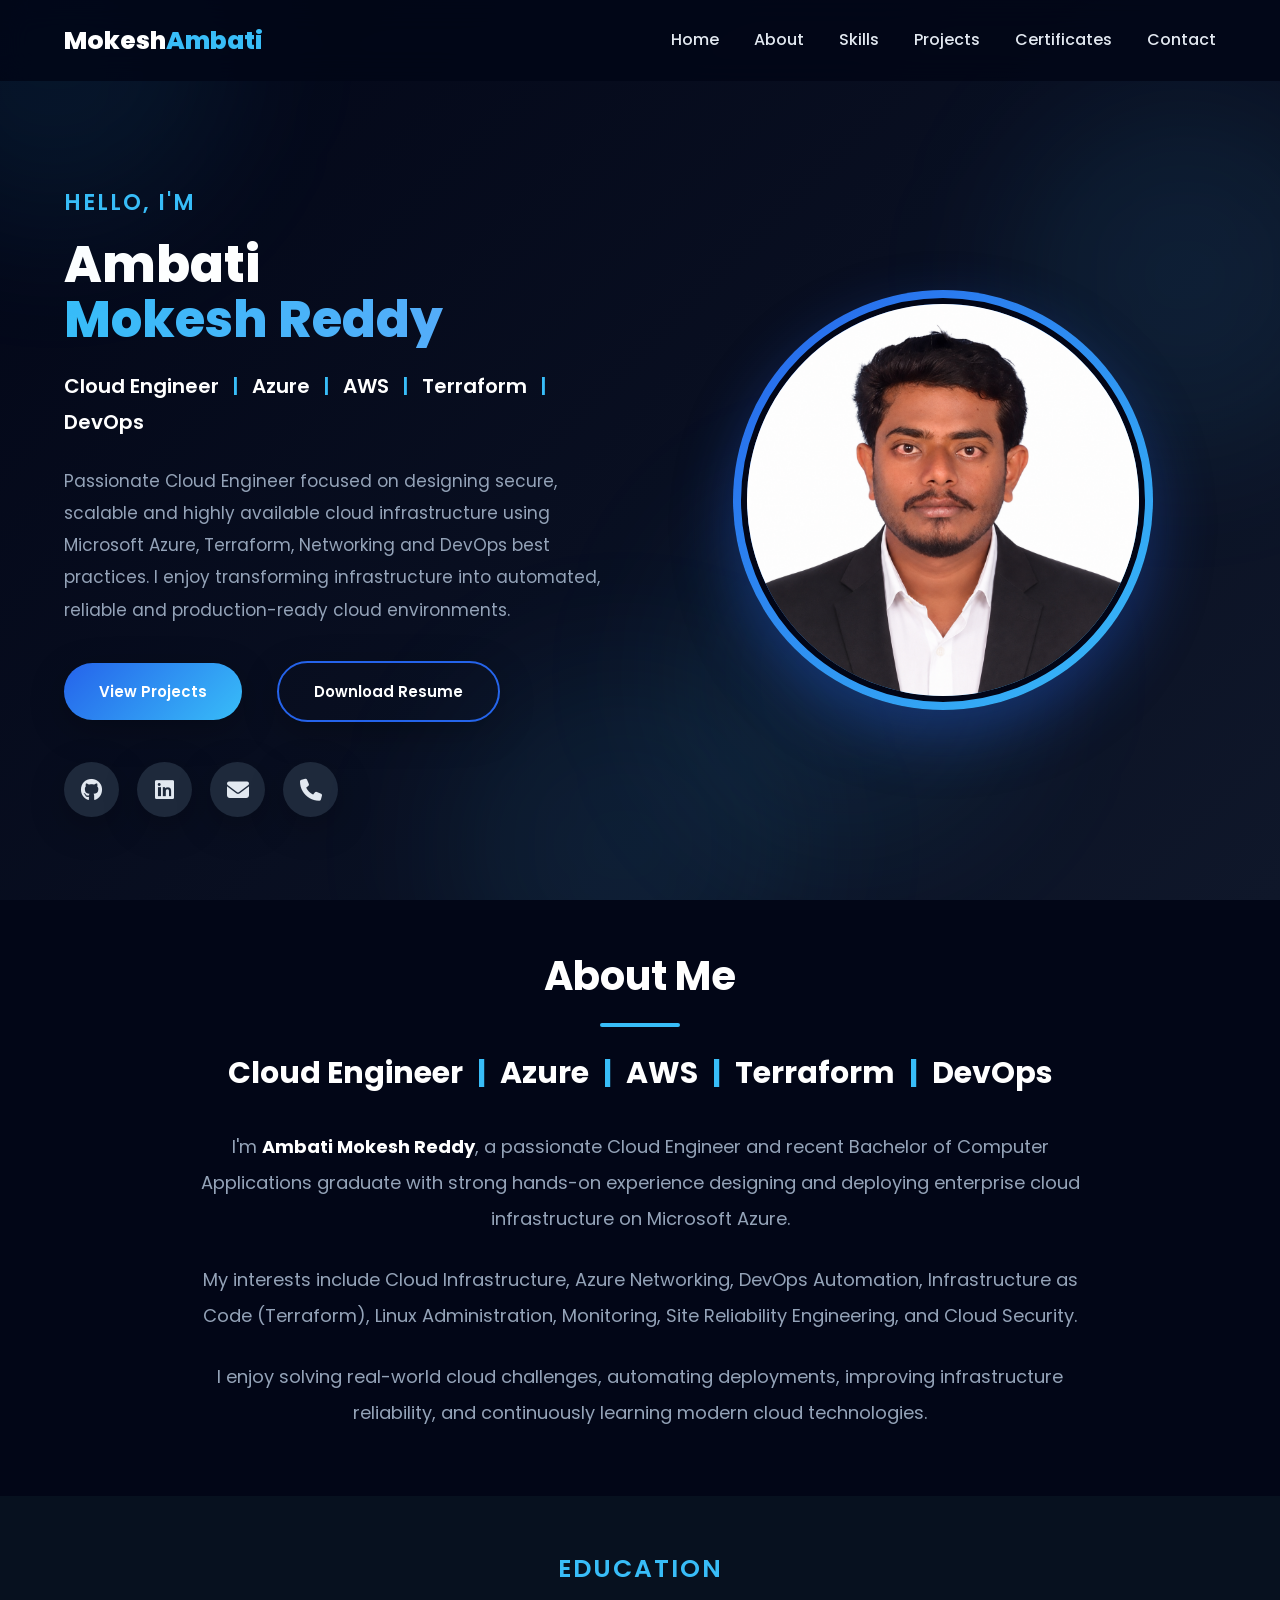
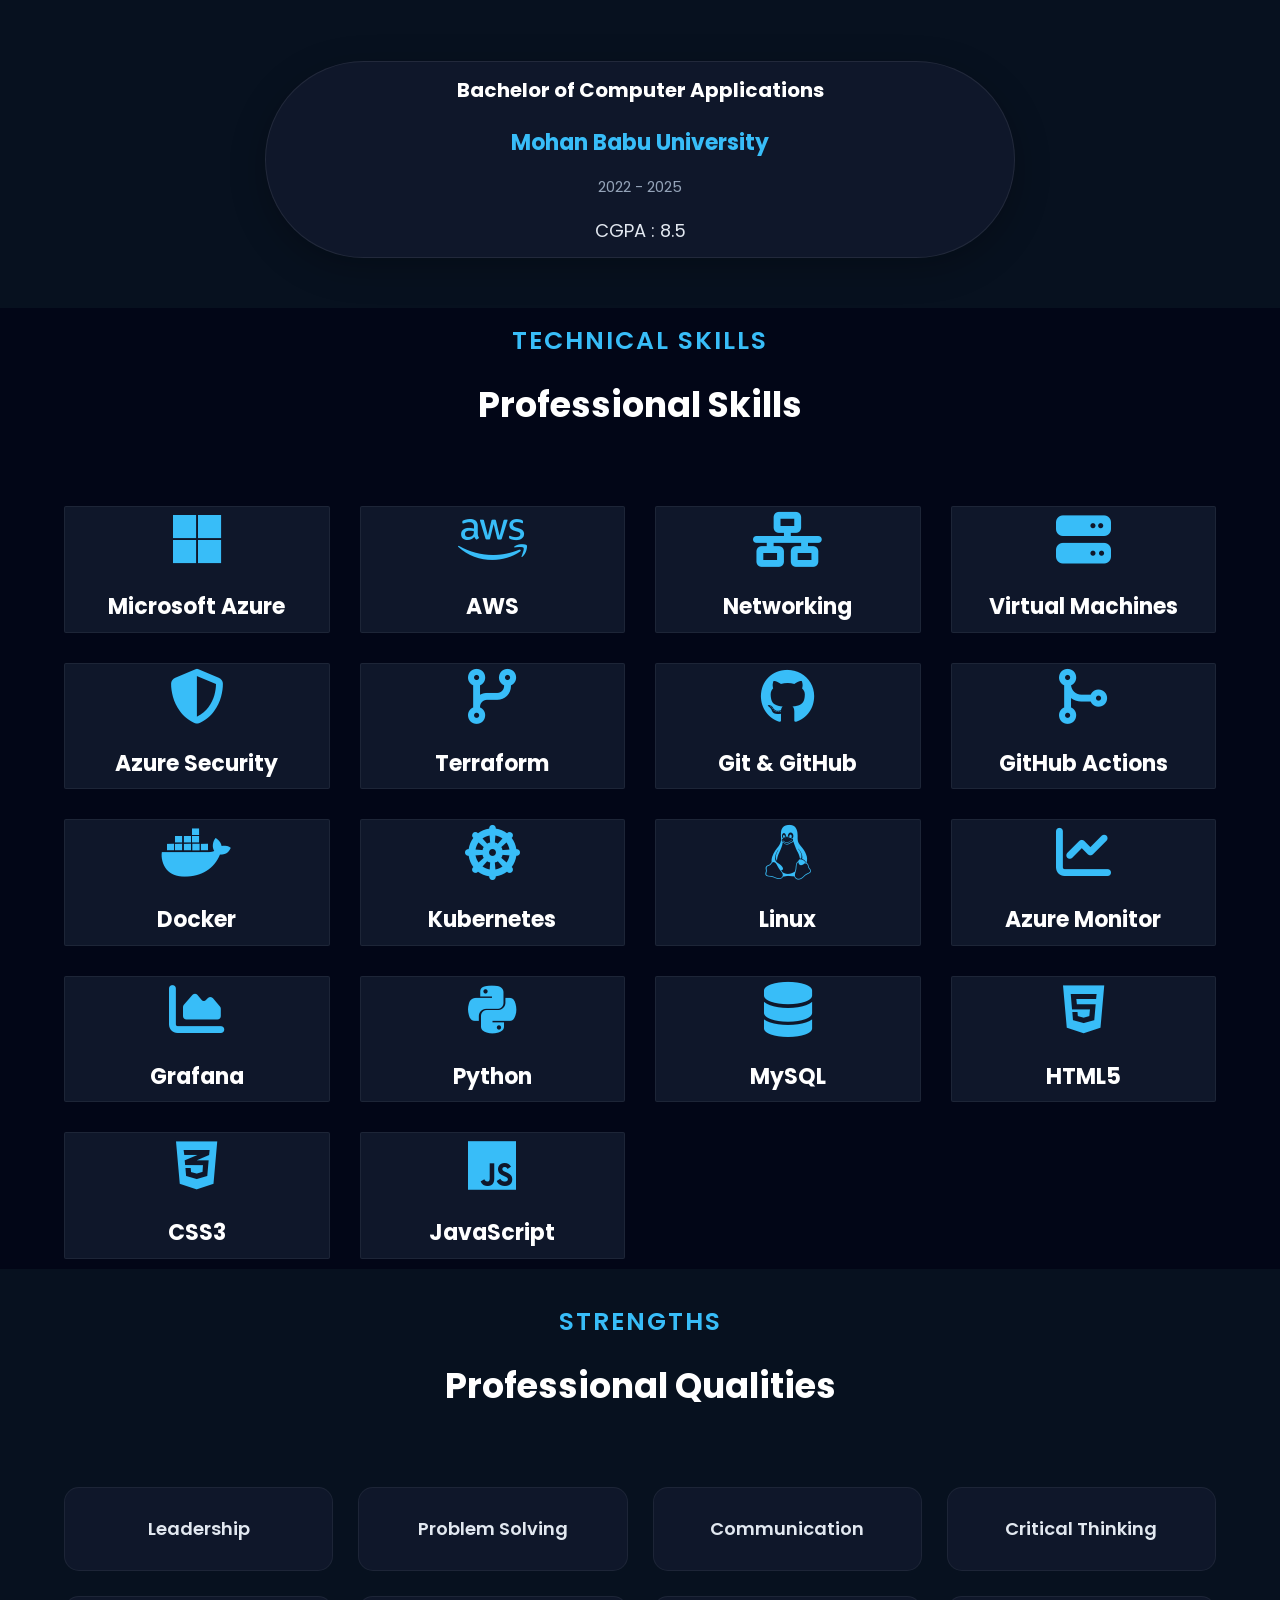
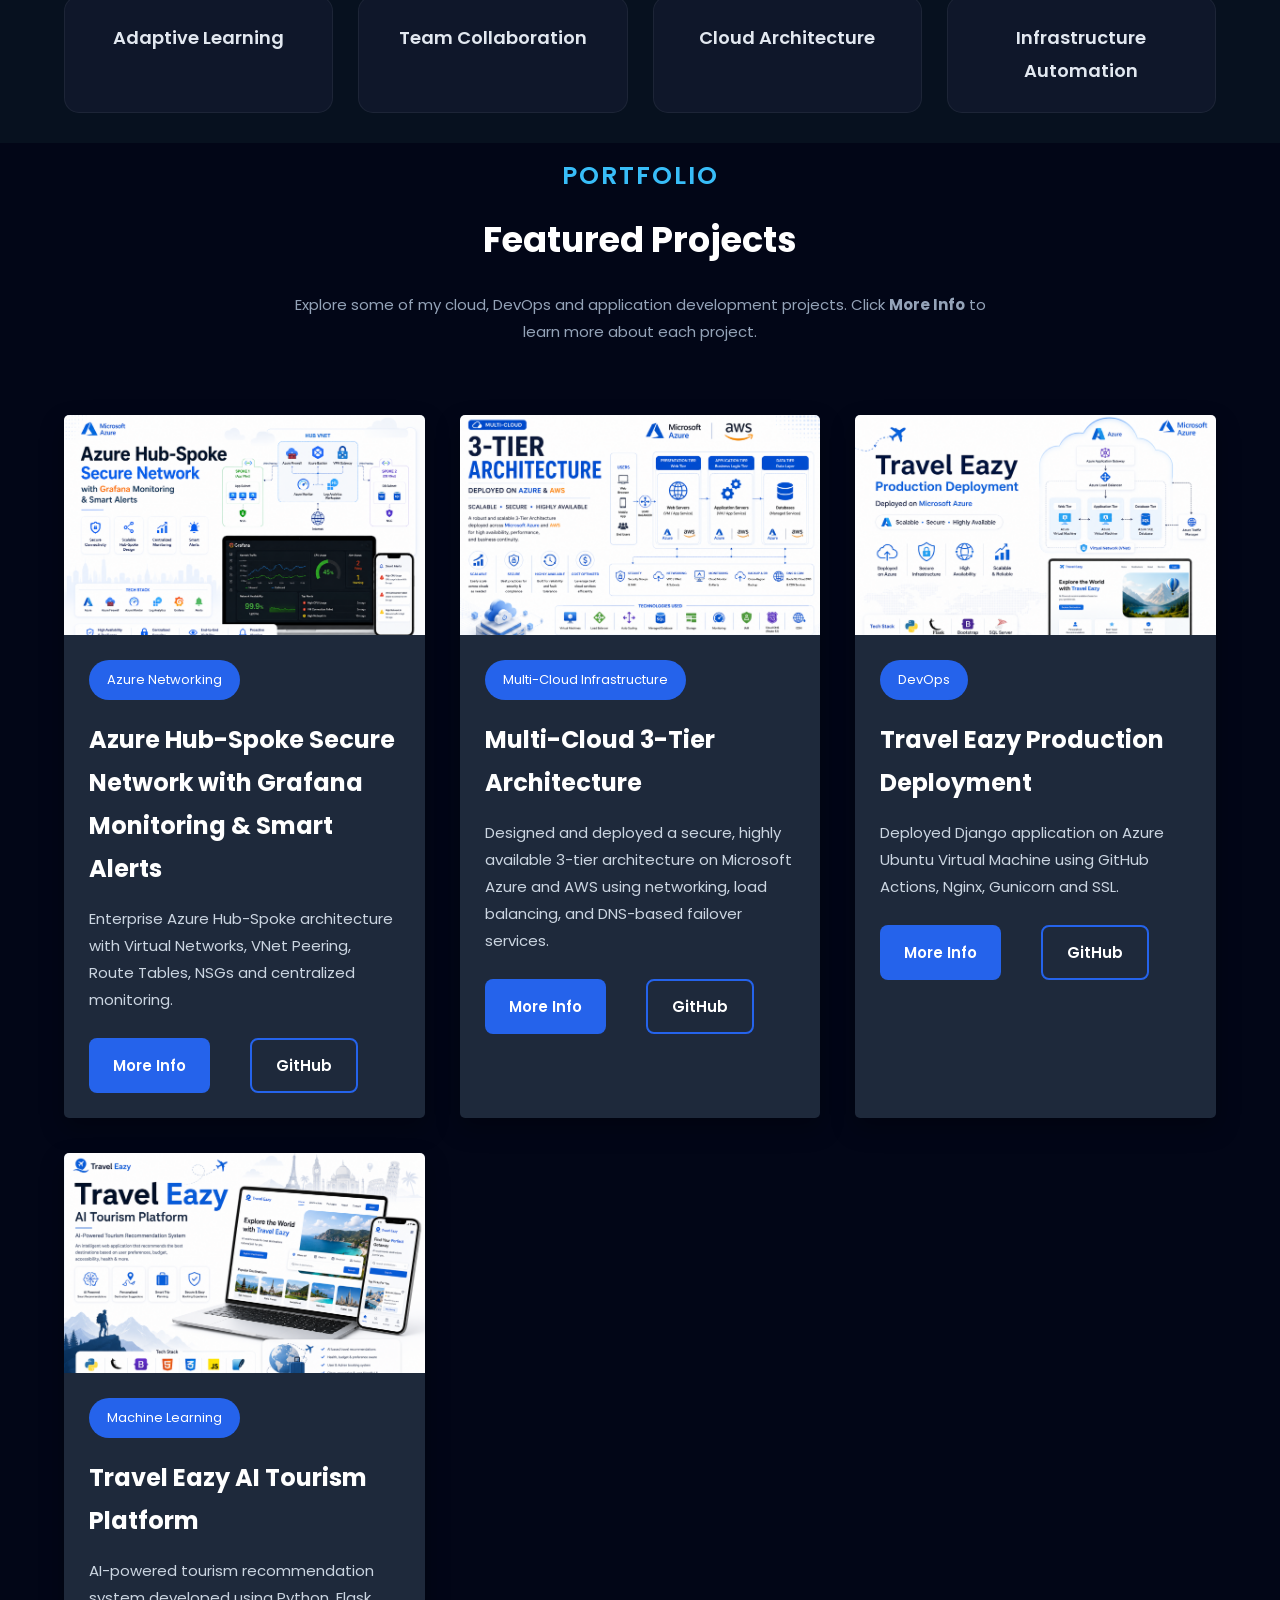
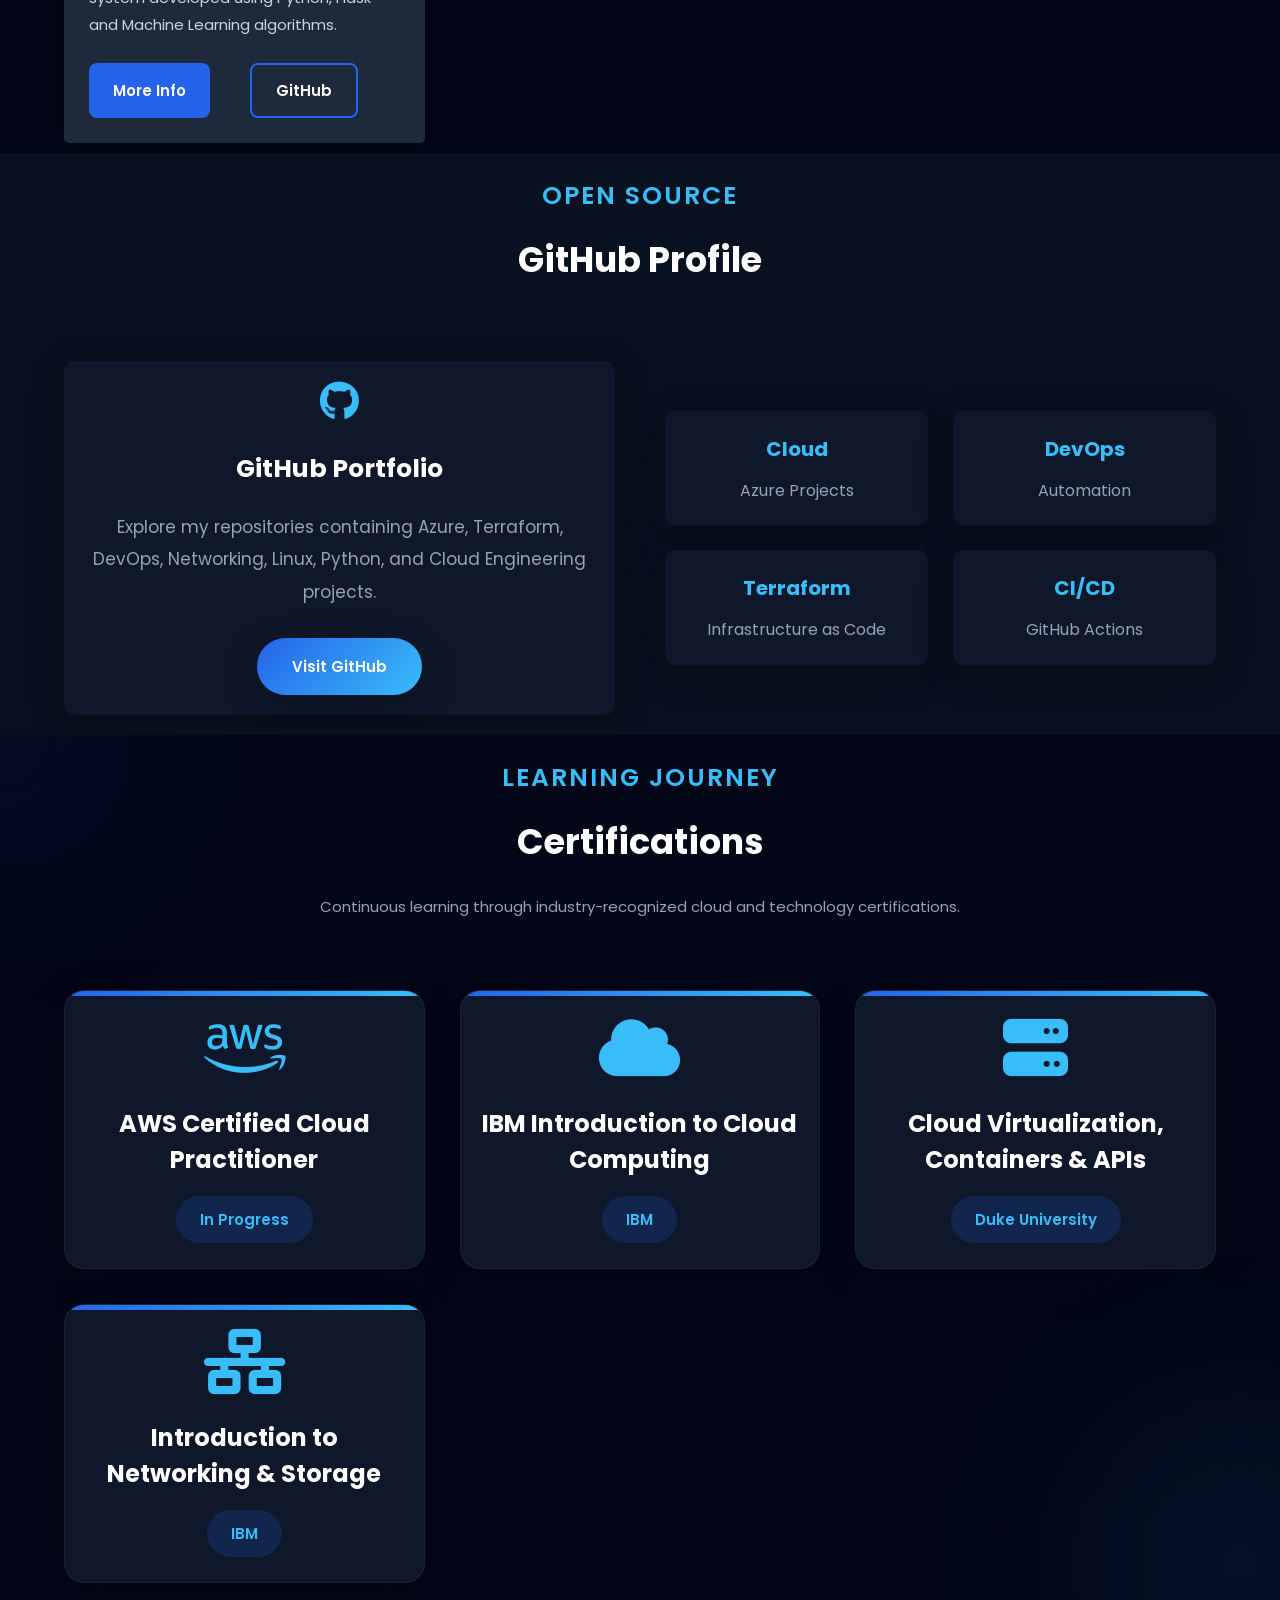
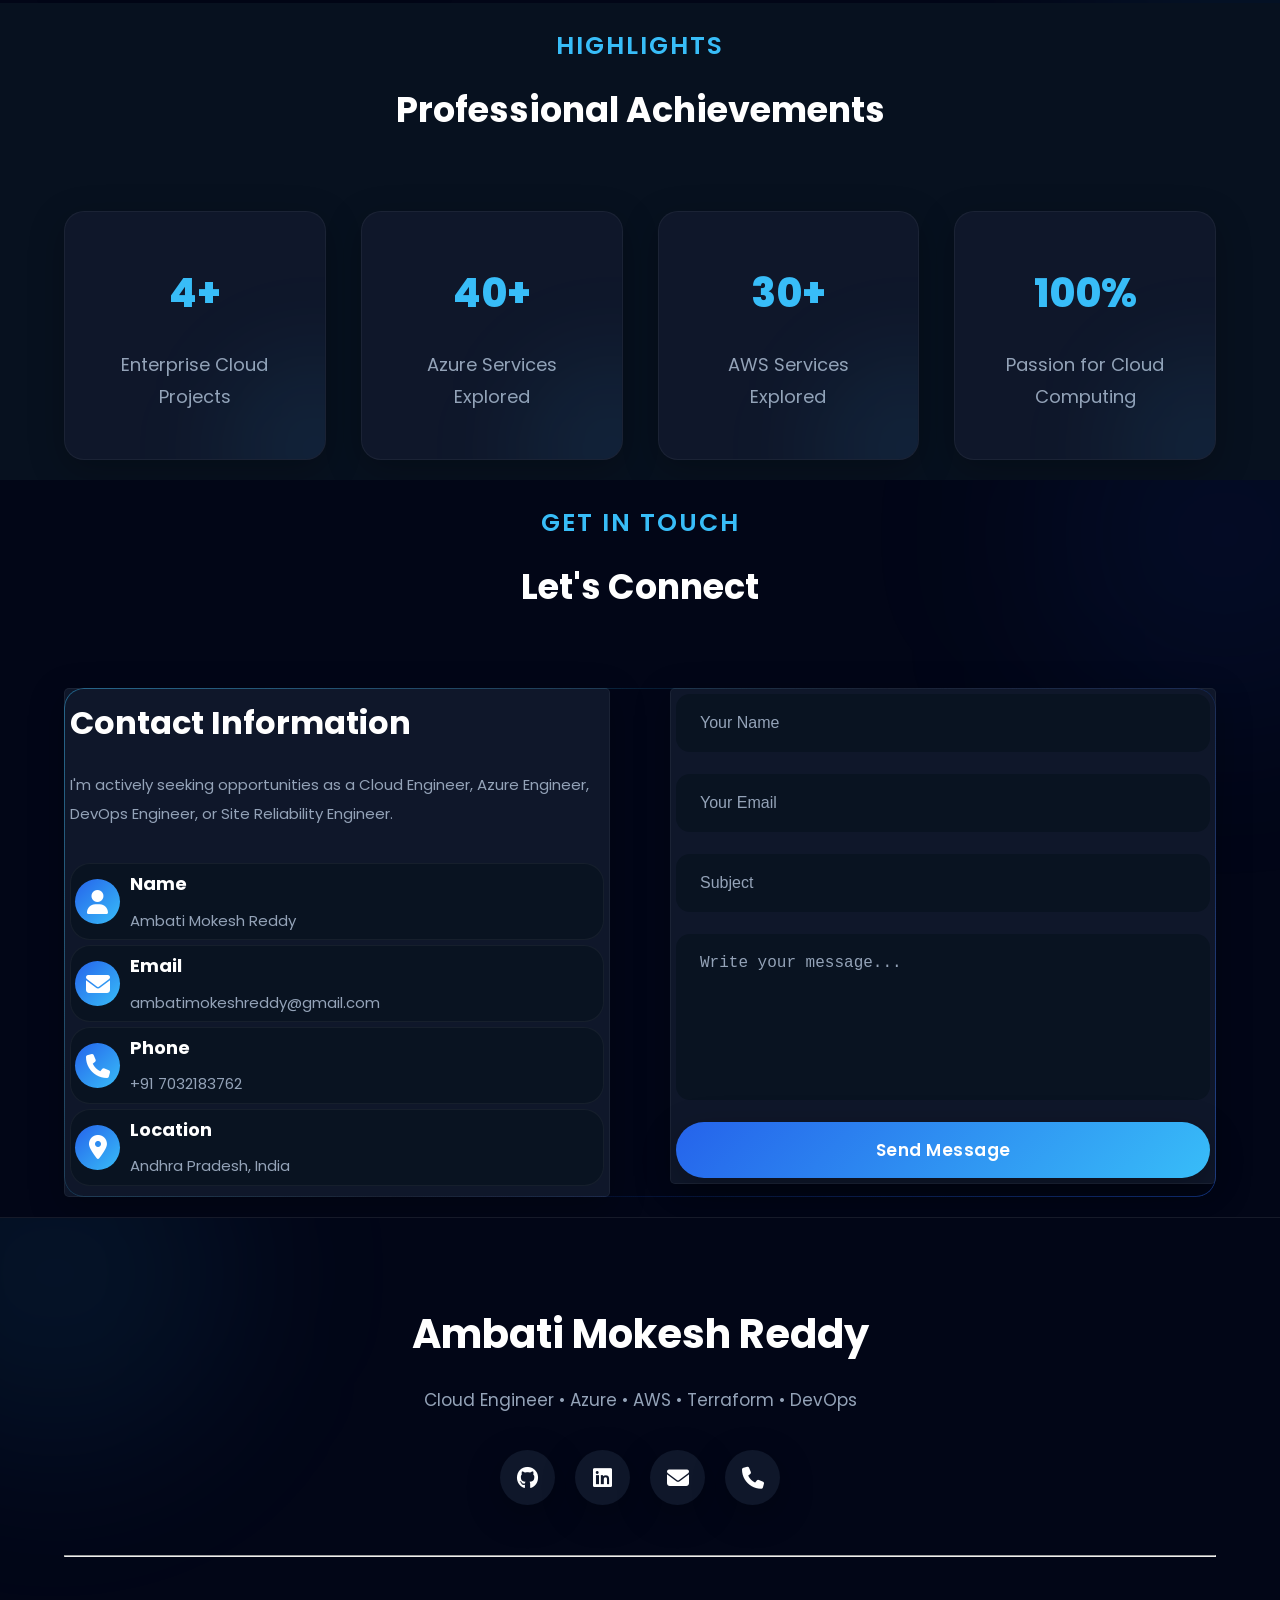
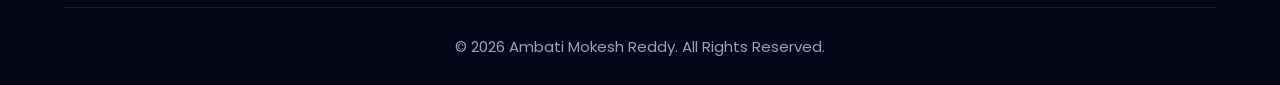
==== commit 3358296d: "Update profile image source in index.html" ====
--- a/index.html
+++ b/index.html
@@ -212,7 +212,7 @@
 
                 <div class="profile-card">
 
-                    <img src="p1.png"
+                    <img src="profile.png"
                         alt="Ambati Mokesh Reddy">
 
                     
@@ -1440,4 +1440,4 @@
 
 </body>
 
-</html>+</html>
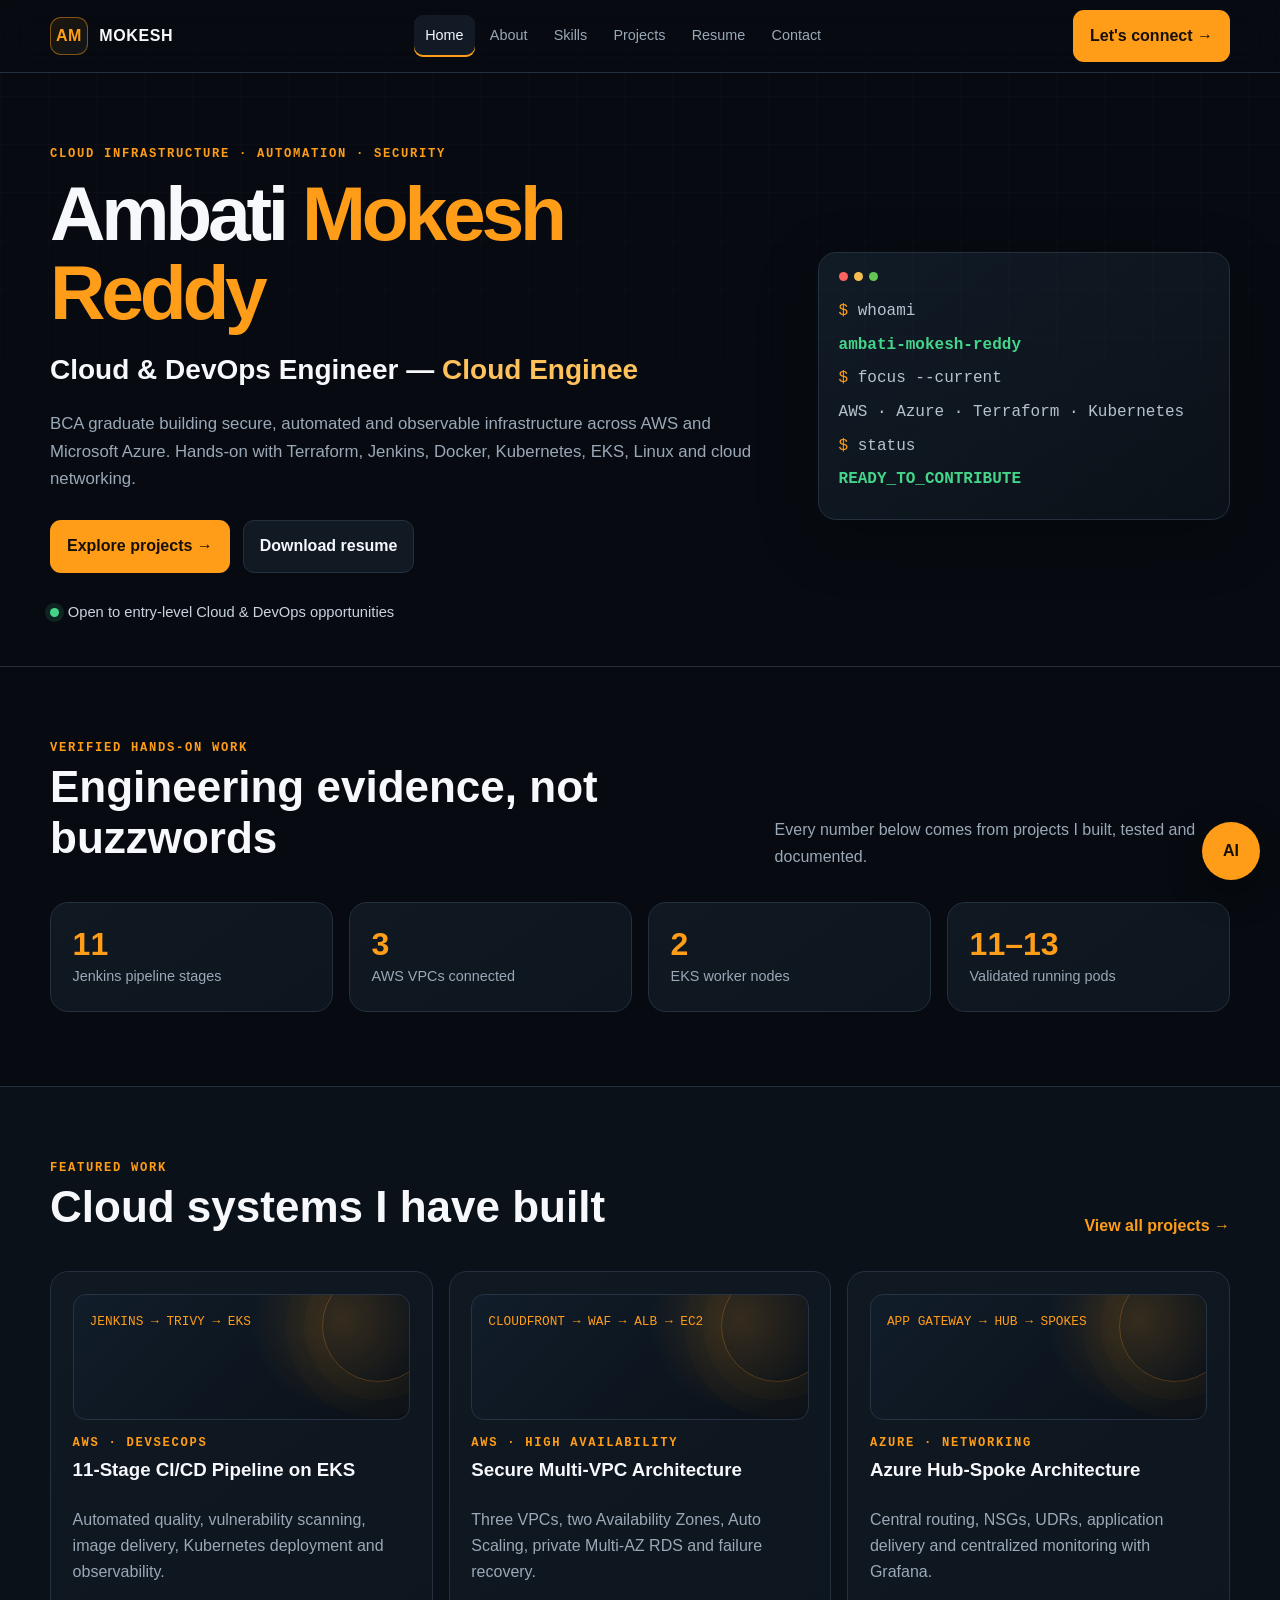
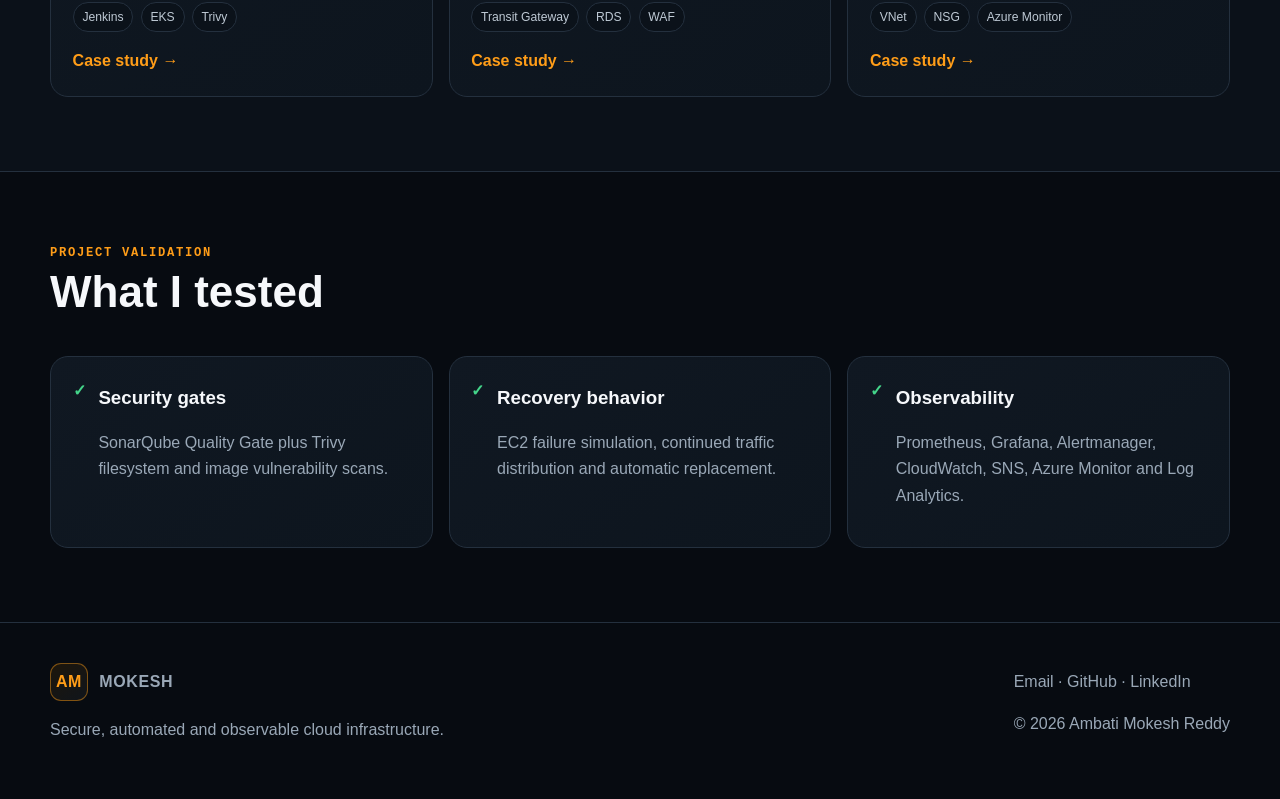
==== commit 45fcbeef: "portfolio" ====
--- a/index.html
+++ b/index.html
@@ -1,1443 +1 @@
-<!DOCTYPE html>
-<html lang="en">
-
-<head>
-
-    <meta charset="UTF-8">
-    <meta http-equiv="X-UA-Compatible" content="IE=edge">
-
-    <meta name="viewport" content="width=device-width, initial-scale=1.0">
-
-    <title>Ambati Mokesh Reddy | Cloud Engineer | Azure | AWS | Terraform</title>
-
-    <meta name="description"
-        content="Professional Portfolio of Ambati Mokesh Reddy - Cloud Engineer specializing in Microsoft Azure, AWS, Terraform, DevOps, Networking and Cloud Infrastructure.">
-
-    <meta name="keywords"
-        content="Cloud Engineer, Azure Engineer, AWS, Terraform, DevOps, Portfolio, Microsoft Azure, Networking, GitHub Actions">
-
-    <meta name="author" content="Ambati Mokesh Reddy">
-
-    <link rel="icon" href="profile.png">
-
-    <!-- Google Font -->
-
-    <link href="https://fonts.googleapis.com/css2?family=Poppins:wght@300;400;500;600;700;800&display=swap"
-        rel="stylesheet">
-
-    <!-- Font Awesome -->
-
-    <link rel="stylesheet"
-        href="https://cdnjs.cloudflare.com/ajax/libs/font-awesome/6.7.1/css/all.min.css">
-
-    <!-- CSS -->
-
-    <link rel="stylesheet" href="style.css">
-
-</head>
-
-<body>
-
-    <!--==========================
-            LOADER
-    ===========================-->
-
-    <div id="loader">
-
-        <div class="spinner"></div>
-
-    </div>
-
-    <!--==========================
-            HEADER
-    ===========================-->
-
-    <header>
-
-        <div class="container">
-
-            <div class="logo">
-
-                <a href="#">Mokesh<span>Ambati</span></a>
-
-            </div>
-
-            <nav>
-
-                <ul>
-
-                    <li><a href="#home">Home</a></li>
-
-                    <li><a href="#about">About</a></li>
-
-                    <li><a href="#skills">Skills</a></li>
-
-                    
-
-                    <li><a href="#projects">Projects</a></li>
-
-                    <li><a href="#Certifications">Certificates</a></li>
-
-                    <li><a href="#contact">Contact</a></li>
-
-                </ul>
-
-            </nav>
-
-            <div class="menu-btn">
-
-                <i class="fas fa-bars"></i>
-
-            </div>
-
-        </div>
-
-    </header>
-
-    <!--==========================
-            HERO SECTION
-    ===========================-->
-
-    <section class="hero" id="home">
-
-        <div class="hero-bg">
-
-            <span></span>
-            <span></span>
-            <span></span>
-            <span></span>
-
-        </div>
-
-        <div class="container hero-container">
-
-            <div class="hero-left">
-
-                <h4>Hello, I'm</h4>
-
-                <h1>
-
-                    Ambati
-
-                    <span>Mokesh Reddy</span>
-
-                </h1>
-
-                <h2>
-
-                    Cloud Engineer
-
-                    <span>|</span>
-
-                    Azure
-
-                    <span>|</span>
-
-                    AWS
-
-                    <span>|</span>
-
-                    Terraform
-
-                    <span>|</span>
-
-                    DevOps
-
-                </h2>
-
-                <p>
-
-                    Passionate Cloud Engineer focused on designing
-                    secure, scalable and highly available cloud
-                    infrastructure using Microsoft Azure,
-                    Terraform, Networking and DevOps best practices.
-
-                    I enjoy transforming infrastructure into
-                    automated, reliable and production-ready cloud
-                    environments.
-
-                </p>
-
-                <div class="hero-buttons">
-
-                    <a href="#projects" class="btn">
-
-                        View Projects
-
-                    </a>
-
-                    <a href="Mokesh_Ambati_Resume .pdf"
-                        class="btn btn-outline"
-                        target="_blank">
-
-                        Download Resume
-
-                    </a>
-
-                </div>
-
-                <div class="social-icons">
-
-                    <a href="https://github.com/ambatimokesh"
-                        target="_blank">
-
-                        <i class="fab fa-github"></i>
-
-                    </a>
-
-                    <a href="https://www.linkedin.com/in/mokeshambati/"
-                        target="_blank">
-
-                        <i class="fab fa-linkedin"></i>
-
-                    </a>
-
-                    <a href="mailto:ambatimokeshreddy@gmail.com">
-
-                        <i class="fas fa-envelope"></i>
-
-                    </a>
-
-                    <a href="tel:+917032183762">
-
-                        <i class="fas fa-phone"></i>
-
-                    </a>
-
-                </div>
-
-            </div>
-
-            <div class="hero-right">
-
-                <div class="profile-card">
-
-                    <img src="profile.png"
-                        alt="Ambati Mokesh Reddy">
-
-                    
-
-                </div>
-
-            </div>
-
-        </div>
-
-       
-
-    </section>
-
-    
-
-      <!--=========================================
-                ABOUT SECTION
-==========================================-->
-
-<section class="about" id="about">
-
-    <div class="container">
-
-        <div class="section-title">
-            <h2>About Me</h2>
-        </div>
-
-        <div class="about-container">
-
-            <div class="about-content">
-
-                <h3>
-                    Cloud Engineer
-                    <span>|</span>
-                    Azure
-                    <span>|</span>
-                    AWS
-                    <span>|</span>
-                    Terraform
-                    <span>|</span>
-                    DevOps
-                </h3>
-
-                <p>
-                    I'm <strong>Ambati Mokesh Reddy</strong>, a passionate Cloud Engineer and recent Bachelor of Computer Applications graduate with strong hands-on experience designing and deploying enterprise cloud infrastructure on Microsoft Azure.
-                </p>
-
-                <p>
-                    My interests include Cloud Infrastructure, Azure Networking, DevOps Automation, Infrastructure as Code (Terraform), Linux Administration, Monitoring, Site Reliability Engineering, and Cloud Security.
-                </p>
-
-                <p>
-                    I enjoy solving real-world cloud challenges, automating deployments, improving infrastructure reliability, and continuously learning modern cloud technologies.
-                </p>
-
-            </div>
-
-        </div>
-
-    </div>
-
-</section>
-
-
-
-
-
-    <!--=========================================
-                EDUCATION
-    ==========================================-->
-
-    <section class="education">
-
-        <div class="container">
-
-            <div class="section-title">
-
-                <h5>Education</h5>
-
-                
-
-            </div>
-
-            <div class="education-card">
-
-                <h3>
-
-                    Bachelor of Computer Applications
-
-                </h3>
-
-                <h4>
-
-                    Mohan Babu University
-
-                </h4>
-
-                <span>
-
-                    2022 - 2025
-
-                </span>
-
-                <p>
-
-                    CGPA : 8.5
-
-                </p>
-
-            </div>
-
-        </div>
-
-    </section>
-
-
-
-
-
-    
-
-
-
-
-    <!--=========================================
-                SKILLS
-    ==========================================-->
-
-    <section class="skills" id="skills">
-
-        <div class="container">
-
-            <div class="section-title">
-
-                <h5>Technical Skills</h5>
-
-                <h2>Professional Skills</h2>
-
-            </div>
-
-            <div class="skills-grid">
-
-                <div class="skill-box">
-
-                    <i class="fa-brands fa-microsoft"></i>
-
-                    <h3>Microsoft Azure</h3>
-
-                </div>
-
-                <div class="skill-box">
-
-                    <i class="fa-brands fa-aws"></i>
-
-                    <h3>AWS</h3>
-
-                </div>
-
-                <div class="skill-box">
-
-                    <i class="fa-solid fa-network-wired"></i>
-
-                    <h3>Networking</h3>
-
-                </div>
-
-                <div class="skill-box">
-
-                    <i class="fa-solid fa-server"></i>
-
-                    <h3>Virtual Machines</h3>
-
-                </div>
-
-                <div class="skill-box">
-
-                    <i class="fa-solid fa-shield-halved"></i>
-
-                    <h3>Azure Security</h3>
-
-                </div>
-
-                <div class="skill-box">
-
-                    <i class="fa-solid fa-code-branch"></i>
-
-                    <h3>Terraform</h3>
-
-                </div>
-
-                <div class="skill-box">
-
-                    <i class="fa-brands fa-github"></i>
-
-                    <h3>Git & GitHub</h3>
-
-                </div>
-
-                <div class="skill-box">
-
-                    <i class="fa-solid fa-code-merge"></i>
-
-                    <h3>GitHub Actions</h3>
-
-                </div>
-
-                <div class="skill-box">
-
-                    <i class="fa-brands fa-docker"></i>
-
-                    <h3>Docker</h3>
-
-                </div>
-
-                <div class="skill-box">
-
-                    <i class="fa-solid fa-dharmachakra"></i>
-
-                    <h3>Kubernetes</h3>
-
-                </div>
-
-                <div class="skill-box">
-
-                    <i class="fa-brands fa-linux"></i>
-
-                    <h3>Linux</h3>
-
-                </div>
-
-                <div class="skill-box">
-
-                    <i class="fa-solid fa-chart-line"></i>
-
-                    <h3>Azure Monitor</h3>
-
-                </div>
-
-                <div class="skill-box">
-
-                    <i class="fa-solid fa-chart-area"></i>
-
-                    <h3>Grafana</h3>
-
-                </div>
-
-                <div class="skill-box">
-
-                    <i class="fa-brands fa-python"></i>
-
-                    <h3>Python</h3>
-
-                </div>
-
-                <div class="skill-box">
-
-                    <i class="fa-solid fa-database"></i>
-
-                    <h3>MySQL</h3>
-
-                </div>
-
-                <div class="skill-box">
-
-                    <i class="fa-brands fa-html5"></i>
-
-                    <h3>HTML5</h3>
-
-                </div>
-
-                <div class="skill-box">
-
-                    <i class="fa-brands fa-css3-alt"></i>
-
-                    <h3>CSS3</h3>
-
-                </div>
-
-                <div class="skill-box">
-
-                    <i class="fa-brands fa-js"></i>
-
-                    <h3>JavaScript</h3>
-
-                </div>
-
-            </div>
-
-        </div>
-
-    </section>
-
-
-
-
-
-    <!--=========================================
-                CORE STRENGTHS
-    ==========================================-->
-
-    <section class="strengths">
-
-        <div class="container">
-
-            <div class="section-title">
-
-                <h5>Strengths</h5>
-
-                <h2>Professional Qualities</h2>
-
-            </div>
-
-            <div class="strength-grid">
-
-                <div>Leadership</div>
-
-                <div>Problem Solving</div>
-
-                <div>Communication</div>
-
-                <div>Critical Thinking</div>
-
-                <div>Adaptive Learning</div>
-
-                <div>Team Collaboration</div>
-
-                <div>Cloud Architecture</div>
-
-                <div>Infrastructure Automation</div>
-
-            </div>
-
-        </div>
-
-    </section>
-
-
-
-
-
-
-
-
-
-
-<!--=========================================
-            PROJECTS SECTION
-==========================================-->
-
-<section class="projects" id="projects">
-
-    <div class="container">
-
-        <div class="section-title">
-            <h5>Portfolio</h5>
-            <h2>Featured Projects</h2>
-            <p>
-                Explore some of my cloud, DevOps and application development
-                projects. Click <strong>More Info</strong> to learn more about
-                each project.
-            </p>
-        </div>
-
-        <!-- Project Cards -->
-
-        <div class="projects-grid">
-
-            <!--========================
-                Project 1
-            =========================-->
-
-            <div class="project-card">
-
-                <div class="project-image">
-                    <img src="p1.png"
-                        alt="Azure Hub Spoke">
-                </div>
-
-                <div class="project-content">
-
-                    <span class="project-tag">
-                        Azure Networking
-                    </span>
-
-                    <h3>Azure Hub-Spoke Secure Network with Grafana Monitoring & Smart Alerts</h3>
-
-                    <p>
-                        Enterprise Azure Hub-Spoke architecture with
-                        Virtual Networks, VNet Peering, Route Tables,
-                        NSGs and centralized monitoring.
-                    </p>
-
-                    <div class="project-buttons">
-
-                        <button
-                            class="btn-small more-btn"
-                            data-modal="modal1">
-
-                            More Info
-
-                        </button>
-
-                        <a href="https://github.com/ambatimokesh/HUB-SPOKE"
-                            target="_blank"
-                            class="btn-small btn-outline">
-
-                            GitHub
-
-                        </a>
-
-                    </div>
-
-                </div>
-
-            </div>
-
-
-
-            <!--========================
-    Project 2
-=========================-->
-
-<div class="project-card">
-
-    <div class="project-image">
-        <img src="p2.png" alt="Multi-Cloud 3-Tier Architecture">
-    </div>
-
-    <div class="project-content">
-
-        <span class="project-tag">
-            Multi-Cloud Infrastructure
-        </span>
-
-        <h3>Multi-Cloud 3-Tier Architecture</h3>
-
-        <p>
-            Designed and deployed a secure, highly available
-            3-tier architecture on Microsoft Azure and AWS
-            using networking, load balancing, and DNS-based
-            failover services.
-        </p>
-
-        <div class="project-buttons">
-
-            <button
-                class="btn-small more-btn"
-                data-modal="modal2">
-                More Info
-            </button>
-
-            <a href="https://github.com/ambatimokesh"
-                target="_blank"
-                class="btn-small btn-outline">
-                GitHub
-            </a>
-
-        </div>
-
-    </div>
-
-</div>
-
-
-
-            <!--========================
-                Project 3
-            =========================-->
-
-            <div class="project-card">
-
-                <div class="project-image">
-
-                    <img src="p3.png"
-                        alt="Travel Eazy">
-
-                </div>
-
-                <div class="project-content">
-
-                    <span class="project-tag">
-                        DevOps
-                    </span>
-
-                    <h3>
-                        Travel Eazy Production Deployment
-                    </h3>
-
-                    <p>
-
-                        Deployed Django application on Azure Ubuntu
-                        Virtual Machine using GitHub Actions,
-                        Nginx, Gunicorn and SSL.
-
-                    </p>
-
-                    <div class="project-buttons">
-
-                        <button
-                            class="btn-small more-btn"
-                            data-modal="modal3">
-
-                            More Info
-
-                        </button>
-
-                        <a href="https://github.com/ambatimokesh/traveleazy"
-                            target="_blank"
-                            class="btn-small btn-outline">
-
-                            GitHub
-
-                        </a>
-
-                    </div>
-
-                </div>
-
-            </div>
-
-
-
-            <!--========================
-                Project 4
-            =========================-->
-
-            <div class="project-card">
-
-                <div class="project-image">
-
-                    <img src="p4.png"
-                        alt="Travel Eazy AI">
-
-                </div>
-
-                <div class="project-content">
-
-                    <span class="project-tag">
-                        Machine Learning
-                    </span>
-
-                    <h3>
-                        Travel Eazy AI Tourism Platform
-                    </h3>
-
-                    <p>
-
-                        AI-powered tourism recommendation system
-                        developed using Python, Flask and Machine
-                        Learning algorithms.
-
-                    </p>
-
-                    <div class="project-buttons">
-
-                        <button
-                            class="btn-small more-btn"
-                            data-modal="modal4">
-
-                            More Info
-
-                        </button>
-
-                        <a href="https://github.com/ambatimokesh/traveleazy"
-                            target="_blank"
-                            class="btn-small btn-outline">
-
-                            GitHub
-
-                        </a>
-
-                    </div>
-
-                </div>
-
-            </div>
-
-        </div>
-
-    </div>
-
-</section>
-
-
-
-<!--=========================================
-            PROJECT MODALS
-==========================================-->
-
-<!-- Project 1 -->
-
-<div class="project-modal" id="modal1">
-
-    <div class="modal-box">
-
-        <span class="close">&times;</span>
-
-        <h2>Azure Hub-Spoke Network Architecture</h2>
-
-        <p>
-
-            Designed and implemented an enterprise-grade Azure
-            Hub-Spoke architecture using Virtual Networks,
-            VNet Peering, Network Security Groups,
-            User Defined Routes and Azure Monitor.
-
-        </p>
-
-        <h4>Key Features</h4>
-
-        <ul>
-
-            <li>✔ Hub & Spoke Virtual Networks</li>
-            <li>✔ VNet Peering</li>
-            <li>✔ Azure Bastion</li>
-            <li>✔ Azure Firewall</li>
-            <li>✔ NSG Security</li>
-            <li>✔ Route Tables</li>
-            <li>✔ Azure Monitor</li>
-            <li>✔ Grafana Dashboard</li>
-
-        </ul>
-
-    </div>
-
-</div>
-
-
-<!-- Project 2 -->
-
-<div class="project-modal" id="modal2">
-
-    <div class="modal-box">
-
-        <span class="close">&times;</span>
-
-        <h2>Multi-Cloud 3-Tier Architecture (Azure & AWS)</h2>
-
-        <p>
-            Designed and deployed secure, highly available
-            3-tier cloud infrastructure on Microsoft Azure
-            and Amazon Web Services with networking,
-            load balancing, traffic management,
-            and security best practices.
-        </p>
-
-        <h4>Key Features</h4>
-
-        <ul>
-
-            <li>✔ Azure Virtual Network (VNet) & AWS VPC</li>
-            <li>✔ Public & Private Subnets</li>
-            <li>✔ Azure Virtual Machines & Amazon EC2</li>
-            <li>✔ Azure Application Gateway & AWS Application Load Balancer (ALB)</li>
-            <li>✔ Azure Load Balancer</li>
-            <li>✔ Azure Traffic Manager & AWS Route 53</li>
-            <li>✔ Azure NSGs, AWS Security Groups & Network ACLs</li>
-            <li>✔ High Availability & Fault Tolerance</li>
-
-        </ul>
-
-    </div>
-
-</div>
-
-
-
-<!-- Project 3 -->
-
-<div class="project-modal" id="modal3">
-
-    <div class="modal-box">
-
-        <span class="close">&times;</span>
-
-        <h2>Travel Eazy Deployment</h2>
-
-        <p>
-
-            Production deployment of the Travel Eazy Django
-            application on Azure Ubuntu Virtual Machine
-            using DevOps best practices.
-
-        </p>
-
-        <h4>Key Features</h4>
-
-        <ul>
-
-            <li>✔ Azure Ubuntu VM</li>
-            <li>✔ Nginx</li>
-            <li>✔ Gunicorn</li>
-            <li>✔ GitHub Actions CI/CD</li>
-            <li>✔ SSL HTTPS</li>
-            <li>✔ Azure Monitor</li>
-            <li>✔ Log Analytics Workspace</li>
-
-        </ul>
-
-    </div>
-
-</div>
-
-
-
-<!-- Project 4 -->
-
-<div class="project-modal" id="modal4">
-
-    <div class="modal-box">
-
-        <span class="close">&times;</span>
-
-        <h2>Travel Eazy AI Tourism Platform</h2>
-
-        <p>
-
-            AI-based tourism recommendation platform
-            that predicts personalized travel destinations
-            using Machine Learning algorithms.
-
-        </p>
-
-        <h4>Key Features</h4>
-
-        <ul>
-
-            <li>✔ Python</li>
-            <li>✔ Flask</li>
-            <li>✔ Machine Learning</li>
-            <li>✔ Random Forest</li>
-            <li>✔ KNN</li>
-            <li>✔ Gradient Boosting</li>
-            <li>✔ Bootstrap UI</li>
-
-        </ul>
-
-    </div>
-
-</div>
-
-
-
-<!-- Project 4 -->
-
-<div class="project-modal" id="modal4">
-
-    <div class="modal-box">
-
-        <span class="close">&times;</span>
-
-        <h2>Travel Eazy AI Tourism Platform</h2>
-
-        <p>
-
-            AI-based tourism recommendation platform
-            that predicts personalized travel destinations
-            using Machine Learning algorithms.
-
-        </p>
-
-        <h4>Key Features</h4>
-
-        <ul>
-
-            <li>✔ Python</li>
-            <li>✔ Flask</li>
-            <li>✔ Machine Learning</li>
-            <li>✔ Random Forest</li>
-            <li>✔ KNN</li>
-            <li>✔ Gradient Boosting</li>
-            <li>✔ Bootstrap UI</li>
-
-        </ul>
-
-    </div>
-
-</div>
-
-
-
-
-
-    <!--=========================================
-                GITHUB SECTION
-    ==========================================-->
-
-    <section class="github">
-
-        <div class="container">
-
-            <div class="section-title">
-
-                <h5>Open Source</h5>
-
-                <h2>GitHub Profile</h2>
-
-            </div>
-
-            <div class="github-container">
-
-                <div class="github-card">
-
-                    <i class="fab fa-github"></i>
-
-                    <h3>
-
-                        GitHub Portfolio
-
-                    </h3>
-
-                    <p>
-
-                        Explore my repositories containing
-                        Azure,
-                        Terraform,
-                        DevOps,
-                        Networking,
-                        Linux,
-                        Python,
-                        and Cloud Engineering projects.
-
-                    </p>
-
-                    <a href="https://github.com/ambatimokesh"
-                        target="_blank"
-                        class="btn">
-
-                        Visit GitHub
-
-                    </a>
-
-                </div>
-
-                <div class="github-stats">
-
-                    <div class="stat">
-
-                        <h3>Cloud</h3>
-
-                        <p>Azure Projects</p>
-
-                    </div>
-
-                    <div class="stat">
-
-                        <h3>DevOps</h3>
-
-                        <p>Automation</p>
-
-                    </div>
-
-                    <div class="stat">
-
-                        <h3>Terraform</h3>
-
-                        <p>Infrastructure as Code</p>
-
-                    </div>
-
-                    <div class="stat">
-
-                        <h3>CI/CD</h3>
-
-                        <p>GitHub Actions</p>
-
-                    </div>
-
-                </div>
-
-            </div>
-
-        </div>
-
-    </section>
-
-
-
-        <!--=========================================
-                CERTIFICATIONS
-    ==========================================-->
-
-    <section class="certifications" id="certifications">
-
-        <div class="container">
-
-            <div class="section-title">
-
-                <h5>Learning Journey</h5>
-
-                <h2>Certifications</h2>
-
-                <p>
-                    Continuous learning through industry-recognized cloud and
-                    technology certifications.
-                </p>
-
-            </div>
-
-              <div class="certificate-grid">
-
-                <div class="certificate-card">
-
-                    <i class="fa-brands fa-aws"></i>
-
-                    <h3>AWS Certified Cloud Practitioner</h3>
-
-                    <p>In Progress</p>
-
-                </div>
-
-          
-
-                <div class="certificate-card">
-
-                    <i class="fa-solid fa-cloud"></i>
-
-                    <h3>IBM Introduction to Cloud Computing</h3>
-
-                    <p>IBM</p>
-
-                </div>
-
-                <div class="certificate-card">
-
-                    <i class="fa-solid fa-server"></i>
-
-                    <h3>Cloud Virtualization, Containers & APIs</h3>
-
-                    <p>Duke University</p>
-
-                </div>
-
-                <div class="certificate-card">
-
-                    <i class="fa-solid fa-network-wired"></i>
-
-                    <h3>Introduction to Networking & Storage</h3>
-
-                    <p>IBM</p>
-
-                </div>
-
-            </div>
-
-        </div>
-
-    </section>
-
-
-
-    <!--=========================================
-                ACHIEVEMENTS
-    ==========================================-->
-
-    <section class="achievements">
-
-        <div class="container">
-
-            <div class="section-title">
-
-                <h5>Highlights</h5>
-
-                <h2>Professional Achievements</h2>
-
-            </div>
-
-            <div class="achievement-grid">
-
-                <div class="achievement-card">
-
-                    <h2>4+</h2>
-
-                    <p>Enterprise Cloud Projects</p>
-
-                </div>
-
-                <div class="achievement-card">
-
-                    <h2>40+</h2>
-
-                    <p>Azure Services Explored</p>
-
-                </div>
-
-                <div class="achievement-card">
-
-                    <h2>30+</h2>
-
-                    <p>AWS Services Explored</p>
-
-                </div>
-
-                <div class="achievement-card">
-
-                    <h2>100%</h2>
-
-                    <p>Passion for Cloud Computing</p>
-
-                </div>
-
-            </div>
-
-        </div>
-
-    </section>
-
-
-
-    <!--=========================================
-                CONTACT
-    ==========================================-->
-
-    <section class="contact" id="contact">
-
-        <div class="container">
-
-            <div class="section-title">
-
-                <h5>Get In Touch</h5>
-
-                <h2>Let's Connect</h2>
-
-            </div>
-
-            <div class="contact-container">
-
-                <!-- Contact Information -->
-
-                <div class="contact-info">
-
-                    <h3>Contact Information</h3>
-
-                    <p>
-
-                        I'm actively seeking opportunities as a
-                        Cloud Engineer, Azure Engineer,
-                        DevOps Engineer, or Site Reliability Engineer.
-
-                    </p>
-
-                    <div class="info-box">
-
-                        <i class="fa-solid fa-user"></i>
-
-                        <div>
-
-                            <h4>Name</h4>
-
-                            <p>Ambati Mokesh Reddy</p>
-
-                        </div>
-
-                    </div>
-
-                    <div class="info-box">
-
-                        <i class="fa-solid fa-envelope"></i>
-
-                        <div>
-
-                            <h4>Email</h4>
-
-                            <p>ambatimokeshreddy@gmail.com</p>
-
-                        </div>
-
-                    </div>
-
-                    <div class="info-box">
-
-                        <i class="fa-solid fa-phone"></i>
-
-                        <div>
-
-                            <h4>Phone</h4>
-
-                            <p>+91 7032183762</p>
-
-                        </div>
-
-                    </div>
-
-                    <div class="info-box">
-
-                        <i class="fa-solid fa-location-dot"></i>
-
-                        <div>
-
-                            <h4>Location</h4>
-
-                            <p>Andhra Pradesh, India</p>
-
-                        </div>
-
-                    </div>
-
-                </div>
-
-                <!-- Contact Form -->
-
-                <div class="contact-form">
-
-                    <form>
-
-                        <input
-                            type="text"
-                            placeholder="Your Name"
-                            required>
-
-                        <input
-                            type="email"
-                            placeholder="Your Email"
-                            required>
-
-                        <input
-                            type="text"
-                            placeholder="Subject"
-                            required>
-
-                        <textarea
-                            rows="7"
-                            placeholder="Write your message..."
-                            required></textarea>
-
-                        <button type="submit" class="btn">
-
-                            Send Message
-
-                        </button>
-
-                    </form>
-
-                </div>
-
-            </div>
-
-        </div>
-
-    </section>
-
-
-
-    <!--=========================================
-                FOOTER
-    ==========================================-->
-
-    <footer>
-
-        <div class="container">
-
-            <div class="footer-top">
-
-                <h2>
-
-                    Ambati Mokesh Reddy
-
-                </h2>
-
-                <p>
-
-                    Cloud Engineer • Azure • AWS • Terraform • DevOps
-
-                </p>
-
-                <div class="footer-social">
-
-                    <a href="https://github.com/ambatimokesh"
-                        target="_blank">
-
-                        <i class="fab fa-github"></i>
-
-                    </a>
-
-                    <a href="https://www.linkedin.com/in/mokeshambati/"
-                        target="_blank">
-
-                        <i class="fab fa-linkedin"></i>
-
-                    </a>
-
-                    <a href="mailto:ambatimokeshreddy@gmail.com">
-
-                        <i class="fas fa-envelope"></i>
-
-                    </a>
-
-                    <a href="tel:+917032183762">
-
-                        <i class="fas fa-phone"></i>
-
-                    </a>
-
-                </div>
-
-            </div>
-
-            <hr>
-
-            <div class="footer-bottom">
-
-                <p>
-
-                    © 2026 Ambati Mokesh Reddy.
-                    All Rights Reserved.
-
-                </p>
-
-                
-
-            </div>
-
-        </div>
-
-    </footer>
-
-
-
-    <!--=========================================
-                JAVASCRIPT
-    ==========================================-->
-
-    <script src="script.js"></script>
-
-</body>
-
-</html>
+<!doctype html><html lang="en"><head><meta charset="utf-8"><meta name="viewport" content="width=device-width,initial-scale=1"><title>Ambati Mokesh Reddy | Cloud & DevOps Engineer</title><meta name="description" content="Cloud and DevOps portfolio of Ambati Mokesh Reddy: AWS, Azure, Terraform, Kubernetes, CI/CD and DevSecOps projects."><link rel="stylesheet" href="style.css"></head><body><div id="siteNav"></div><main id="main"><section class="intro"><div class="container intro-grid"><div><div class="eyebrow">Cloud infrastructure · Automation · Security</div><h1>Ambati <span>Mokesh Reddy</span></h1><div class="role">Cloud & DevOps Engineer — <span class="typed"></span></div><p class="lead">BCA graduate building secure, automated and observable infrastructure across AWS and Microsoft Azure. Hands-on with Terraform, Jenkins, Docker, Kubernetes, EKS, Linux and cloud networking.</p><div class="actions"><a class="btn btn-primary" href="projects.html">Explore projects →</a><a class="btn btn-ghost" href="Ambati-Mokesh-Reddy-Resume.pdf" download>Download resume</a></div><div class="availability"><span class="dot"></span>Open to entry-level Cloud & DevOps opportunities</div></div><div class="console" aria-label="Professional summary terminal"><div class="console-top"><i></i><i></i><i></i></div><p><span class="prompt">$</span> whoami</p><p><b>ambati-mokesh-reddy</b></p><p><span class="prompt">$</span> focus --current</p><p>AWS · Azure · Terraform · Kubernetes</p><p><span class="prompt">$</span> status</p><p><b>READY_TO_CONTRIBUTE</b></p></div></div></section><section class="section"><div class="container"><div class="section-head reveal"><div><div class="eyebrow">Verified hands-on work</div><h2>Engineering evidence, not buzzwords</h2></div><p>Every number below comes from projects I built, tested and documented.</p></div><div class="metrics reveal"><div class="metric"><strong>11</strong><span>Jenkins pipeline stages</span></div><div class="metric"><strong>3</strong><span>AWS VPCs connected</span></div><div class="metric"><strong>2</strong><span>EKS worker nodes</span></div><div class="metric"><strong>11–13</strong><span>Validated running pods</span></div></div></div></section><section class="section alt"><div class="container"><div class="section-head reveal"><div><div class="eyebrow">Featured work</div><h2>Cloud systems I have built</h2></div><a class="text-link" href="projects.html">View all projects →</a></div><div class="grid-3"><article class="card project-card reveal"><div class="project-top"><div class="project-code">JENKINS → TRIVY → EKS</div></div><div class="eyebrow">AWS · DEVSECOPS</div><h3>11-Stage CI/CD Pipeline on EKS</h3><p>Automated quality, vulnerability scanning, image delivery, Kubernetes deployment and observability.</p><div class="tags"><span class="tag">Jenkins</span><span class="tag">EKS</span><span class="tag">Trivy</span></div><div class="links"><a class="text-link" href="projects.html">Case study →</a></div></article><article class="card project-card reveal"><div class="project-top"><div class="project-code">CLOUDFRONT → WAF → ALB → EC2</div></div><div class="eyebrow">AWS · HIGH AVAILABILITY</div><h3>Secure Multi-VPC Architecture</h3><p>Three VPCs, two Availability Zones, Auto Scaling, private Multi-AZ RDS and failure recovery.</p><div class="tags"><span class="tag">Transit Gateway</span><span class="tag">RDS</span><span class="tag">WAF</span></div><div class="links"><a class="text-link" href="projects.html">Case study →</a></div></article><article class="card project-card reveal"><div class="project-top"><div class="project-code">APP GATEWAY → HUB → SPOKES</div></div><div class="eyebrow">AZURE · NETWORKING</div><h3>Azure Hub-Spoke Architecture</h3><p>Central routing, NSGs, UDRs, application delivery and centralized monitoring with Grafana.</p><div class="tags"><span class="tag">VNet</span><span class="tag">NSG</span><span class="tag">Azure Monitor</span></div><div class="links"><a class="text-link" href="projects.html">Case study →</a></div></article></div></div></section><section class="section"><div class="container"><div class="section-head reveal"><div><div class="eyebrow">Project validation</div><h2>What I tested</h2></div></div><div class="grid-3"><div class="card proof reveal"><span class="check">✓</span><div><h3>Security gates</h3><p>SonarQube Quality Gate plus Trivy filesystem and image vulnerability scans.</p></div></div><div class="card proof reveal"><span class="check">✓</span><div><h3>Recovery behavior</h3><p>EC2 failure simulation, continued traffic distribution and automatic replacement.</p></div></div><div class="card proof reveal"><span class="check">✓</span><div><h3>Observability</h3><p>Prometheus, Grafana, Alertmanager, CloudWatch, SNS, Azure Monitor and Log Analytics.</p></div></div></div></div></section></main><div id="siteFooter"></div><script src="components.js"></script><script src="main.js"></script></body></html>
--- a/style.css
+++ b/style.css
@@ -1,3324 +1 @@
-/*====================================================
-
-    CLOUD ENGINEER PORTFOLIO
-    Author : Ambati Mokesh Reddy
-    Version : 1.0
-
-======================================================*/
-
-
-/*======================================================
-                GOOGLE FONT
-======================================================*/
-
-@import url('https://fonts.googleapis.com/css2?family=Poppins:wght@300;400;500;600;700;800&display=swap');
-
-
-/*======================================================
-                    ROOT VARIABLES
-======================================================*/
-
-:root{
-
-    --primary:#2563eb;
-
-    --secondary:#38bdf8;
-
-    --dark:#020617;
-
-    --dark-card:#0f172a;
-
-    --dark-light:#1e293b;
-
-    --white:#ffffff;
-
-    --gray:#94a3b8;
-
-    --text:#e2e8f0;
-
-    --success:#22c55e;
-
-    --danger:#ef4444;
-
-    --shadow:0 10px 35px rgba(0,0,0,.25);
-
-    --radius:15px;
-
-    --transition:.35s ease;
-
-}
-
-
-/*======================================================
-                    RESET
-======================================================*/
-
-*{
-
-margin:0;
-
-padding:0;
-
-box-sizing:border-box;
-
-scroll-behavior:smooth;
-
-}
-
-html{
-
-font-size:15px;
-
-overflow-x:hidden;
-
-}
-
-body{
-
-font-family:'Poppins',sans-serif;
-
-background:var(--dark);
-
-color:var(--text);
-
-overflow-x:hidden;
-
-line-height:1.8;
-
-}
-
-img{
-
-max-width:100%;
-
-display:block;
-
-}
-
-a{
-
-text-decoration:none;
-
-color:inherit;
-
-}
-
-ul{
-
-list-style:none;
-
-}
-
-button{
-
-cursor:pointer;
-
-font-family:inherit;
-
-}
-
-
-/*======================================================
-                    SCROLLBAR
-======================================================*/
-
-::-webkit-scrollbar{
-
-width:10px;
-
-}
-
-::-webkit-scrollbar-track{
-
-background:#08111f;
-
-}
-
-::-webkit-scrollbar-thumb{
-
-background:var(--primary);
-
-border-radius:20px;
-
-}
-
-::-webkit-scrollbar-thumb:hover{
-
-background:var(--secondary);
-
-}
-
-
-/*======================================================
-                    COMMON CLASSES
-======================================================*/
-
-.container{
-
-width:90%;
-
-max-width:1250px;
-
-margin:auto;
-
-}
-
-section{
-
-padding:20px 0;
-
-position:relative;
-
-}
-
-.section-title{
-
-text-align:center;
-
-margin-bottom:70px;
-
-}
-
-.section-title h5{
-
-color:var(--secondary);
-
-font-size:25px;
-
-font-weight:600;
-
-letter-spacing:2px;
-
-text-transform:uppercase;
-
-margin-bottom:10px;
-
-}
-
-.section-title h2{
-
-font-size:35px;
-
-color:white;
-
-margin-bottom:20px;
-
-}
-
-.section-title p{
-
-color:var(--gray);
-
-max-width:700px;
-
-margin:auto;
-
-}
-
-
-/*======================================================
-                    BUTTONS
-======================================================*/
-
-.btn{
-
-display:inline-block;
-
-padding:15px 35px;
-
-background:linear-gradient(135deg,var(--primary),var(--secondary));
-
-border-radius:50px;
-
-font-weight:600;
-
-color:white;
-
-transition:var(--transition);
-
-box-shadow:var(--shadow);
-
-}
-
-.btn:hover{
-
-transform:translateY(-5px);
-
-}
-
-.btn-outline{
-
-background:transparent;
-
-border:2px solid var(--secondary);
-
-margin-left:15px;
-
-}
-
-.btn-outline:hover{
-
-background:var(--secondary);
-
-color:#fff;
-
-}
-
-.btn-small{
-
-display:inline-block;
-
-padding:10px 20px;
-
-border-radius:30px;
-
-background:var(--primary);
-
-font-size:14px;
-
-margin-right:10px;
-
-transition:.3s;
-
-}
-
-.btn-small:hover{
-
-background:var(--secondary);
-
-}
-
-
-/*======================================================
-                    LOADER
-======================================================*/
-
-#loader{
-
-position:fixed;
-
-left:0;
-
-top:0;
-
-width:100%;
-
-height:100%;
-
-background:#020617;
-
-display:flex;
-
-align-items:center;
-
-justify-content:center;
-
-z-index:99999;
-
-}
-
-.spinner{
-
-width:70px;
-
-height:70px;
-
-border:6px solid rgba(255,255,255,.2);
-
-border-top:6px solid var(--secondary);
-
-border-radius:50%;
-
-animation:spin 1s linear infinite;
-
-}
-
-@keyframes spin{
-
-100%{
-
-transform:rotate(360deg);
-
-}
-
-}
-
-
-/*======================================================
-                    HEADER
-======================================================*/
-
-header{
-
-position:fixed;
-
-left:0;
-
-top:0;
-
-width:100%;
-
-padding:18px 0;
-
-z-index:9999;
-
-background:rgba(2,6,23,.85);
-
-backdrop-filter:blur(15px);
-
-transition:.4s;
-
-}
-
-header .container{
-
-display:flex;
-
-justify-content:space-between;
-
-align-items:center;
-
-}
-
-.logo a{
-
-font-size:25px;
-
-font-weight:800;
-
-color:#fff;
-
-}
-
-.logo span{
-
-color:var(--secondary);
-
-}
-
-nav ul{
-
-display:flex;
-
-gap:35px;
-
-}
-
-nav ul li a{
-
-font-size:16px;
-
-font-weight:500;
-
-transition:.3s;
-
-position:relative;
-
-}
-
-nav ul li a::after{
-
-content:"";
-
-position:absolute;
-
-left:0;
-
-bottom:-6px;
-
-height:2px;
-
-width:0;
-
-background:var(--secondary);
-
-transition:.3s;
-
-}
-
-nav ul li a:hover{
-
-color:var(--secondary);
-
-}
-
-nav ul li a:hover::after{
-
-width:100%;
-
-}
-
-
-/*======================================================
-                    MOBILE MENU
-======================================================*/
-
-.menu-btn{
-
-display:none;
-
-font-size:28px;
-
-cursor:pointer;
-
-color:white;
-
-}
-
-
-/*======================================================
-                HERO BASE
-======================================================*/
-
-.hero{
-
-min-height:100vh;
-
-display:flex;
-
-align-items:center;
-
-background:linear-gradient(135deg,#020617,#0f172a);
-
-position:relative;
-
-overflow:hidden;
-
-padding-top:120px;
-
-}
-
-.hero-container{
-
-display:grid;
-
-grid-template-columns:1fr 1fr;
-
-align-items:center;
-
-gap:60px;
-
-}
-
-.hero-bg span{
-
-position:absolute;
-
-width:350px;
-
-height:350px;
-
-background:rgba(56,189,248,.08);
-
-border-radius:50%;
-
-filter:blur(70px);
-
-animation:float 8s infinite alternate;
-
-}
-
-.hero-bg span:nth-child(1){
-
-top:-120px;
-
-left:-120px;
-
-}
-
-.hero-bg span:nth-child(2){
-
-right:-80px;
-
-top:100px;
-
-}
-
-.hero-bg span:nth-child(3){
-
-bottom:-120px;
-
-left:35%;
-
-}
-
-.hero-bg span:nth-child(4){
-
-right:20%;
-
-bottom:50px;
-
-}
-
-@keyframes float{
-
-100%{
-
-transform:translateY(40px);
-
-}
-
-}
-
-/*======================================================
-        PART 2 STARTS HERE
-        Hero Content
-        Hero Image
-        Statistics
-        Scroll Animation
-======================================================*/
-
-/*======================================================
-                    HERO CONTENT
-======================================================*/
-
-.hero-left h4{
-
-font-size:22px;
-
-color:var(--secondary);
-
-font-weight:600;
-
-margin-bottom:15px;
-
-letter-spacing:2px;
-
-text-transform:uppercase;
-
-animation:fadeLeft 1s ease;
-
-}
-
-.hero-left h1{
-
-font-size:50px;
-
-font-weight:800;
-
-line-height:1.1;
-
-margin-bottom:20px;
-
-color:white;
-
-animation:fadeLeft 1.2s ease;
-
-}
-
-.hero-left h1 span{
-
-display:block;
-
-background:linear-gradient(90deg,var(--secondary),#60a5fa);
-
-background-clip:text;
-
--webkit-background-clip:text;
-
--webkit-text-fill-color:transparent;
-
-}
-
-.hero-left h2{
-
-font-size:20px;
-
-font-weight:600;
-
-color:#fff;
-
-margin-bottom:25px;
-
-animation:fadeLeft 1.4s ease;
-
-}
-
-.hero-left h2 span{
-
-color:var(--secondary);
-
-margin:0 8px;
-
-}
-
-.hero-left p{
-
-font-size:17px;
-
-color:var(--gray);
-
-max-width:650px;
-
-margin-bottom:35px;
-
-animation:fadeLeft 1.6s ease;
-
-line-height:1.9;
-
-}
-
-
-/*======================================================
-                    HERO BUTTONS
-======================================================*/
-
-.hero-buttons{
-
-display:flex;
-
-align-items:center;
-
-gap:20px;
-
-margin-bottom:40px;
-
-animation:fadeLeft 1.8s ease;
-
-}
-
-
-/*======================================================
-                    SOCIAL ICONS
-======================================================*/
-
-.social-icons{
-
-display:flex;
-
-gap:18px;
-
-animation:fadeLeft 2s ease;
-
-}
-
-.social-icons a{
-
-width:55px;
-
-height:55px;
-
-display:flex;
-
-align-items:center;
-
-justify-content:center;
-
-border-radius:50%;
-
-background:var(--dark-light);
-
-font-size:22px;
-
-transition:.35s;
-
-box-shadow:var(--shadow);
-
-}
-
-.social-icons a:hover{
-
-background:linear-gradient(135deg,var(--primary),var(--secondary));
-
-transform:translateY(-8px) rotate(360deg);
-
-color:#fff;
-
-}
-
-
-/*======================================================
-                    HERO IMAGE
-======================================================*/
-
-.hero-right{
-
-display:flex;
-
-justify-content:center;
-
-align-items:center;
-
-animation:fadeRight 1.5s ease;
-
-}
-
-.profile-card{
-
-position:relative;
-
-width:420px;
-
-height:420px;
-
-border-radius:50%;
-
-background:linear-gradient(135deg,var(--primary),var(--secondary));
-
-padding:8px;
-
-box-shadow:0 25px 60px rgba(37,99,235,.35);
-
-animation:profileFloat 5s ease-in-out infinite;
-
-}
-
-.profile-card img{
-
-width:100%;
-
-height:100%;
-
-object-fit:cover;
-
-border-radius:50%;
-
-border:6px solid var(--dark);
-
-}
-
-@keyframes profileFloat{
-
-0%{
-
-transform:translateY(0px);
-
-}
-
-50%{
-
-transform:translateY(-18px);
-
-}
-
-100%{
-
-transform:translateY(0px);
-
-}
-
-}
-
-
-/*======================================================
-                EXPERIENCE BOX
-======================================================*/
-
-.experience-box{
-
-position:absolute;
-
-right:-25px;
-
-bottom:40px;
-
-background:rgba(15,23,42,.95);
-
-padding:18px 30px;
-
-border-radius:18px;
-
-box-shadow:var(--shadow);
-
-text-align:center;
-
-border:1px solid rgba(255,255,255,.08);
-
-}
-
-.experience-box h3{
-
-font-size:28px;
-
-color:var(--secondary);
-
-margin-bottom:4px;
-
-}
-
-.experience-box p{
-
-font-size:15px;
-
-color:var(--gray);
-
-}
-
-
-/*======================================================
-                SCROLL INDICATOR
-======================================================*/
-
-.scroll-down{
-
-position:absolute;
-
-bottom:40px;
-
-left:50%;
-
-transform:translateX(-50%);
-
-}
-
-.scroll-down span{
-
-display:block;
-
-width:28px;
-
-height:50px;
-
-border:2px solid var(--secondary);
-
-border-radius:30px;
-
-position:relative;
-
-}
-
-.scroll-down span::before{
-
-content:"";
-
-position:absolute;
-
-left:50%;
-
-top:10px;
-
-width:6px;
-
-height:6px;
-
-background:var(--secondary);
-
-border-radius:50%;
-
-transform:translateX(-50%);
-
-animation:scrollDown 2s infinite;
-
-}
-
-@keyframes scrollDown{
-
-0%{
-
-top:10px;
-
-opacity:1;
-
-}
-
-50%{
-
-top:24px;
-
-opacity:.5;
-
-}
-
-100%{
-
-top:34px;
-
-opacity:0;
-
-}
-
-}
-
-
-/*======================================================
-                    STATS
-======================================================*/
-
-.stats{
-
-background:#07111f;
-
-padding:70px 0;
-
-}
-
-.stats-container{
-
-display:grid;
-
-grid-template-columns:repeat(4,1fr);
-
-gap:30px;
-
-}
-
-.stat-card{
-
-background:var(--dark-card);
-
-padding:40px;
-
-border-radius:20px;
-
-text-align:center;
-
-transition:.35s;
-
-border:1px solid rgba(255,255,255,.06);
-
-}
-
-.stat-card:hover{
-
-transform:translateY(-12px);
-
-box-shadow:0 20px 50px rgba(37,99,235,.25);
-
-}
-
-.stat-card h2{
-
-font-size:42px;
-
-color:var(--secondary);
-
-margin-bottom:10px;
-
-}
-
-.stat-card p{
-
-color:var(--gray);
-
-font-size:17px;
-
-}
-
-
-/*======================================================
-                HERO ANIMATIONS
-======================================================*/
-
-@keyframes fadeLeft{
-
-from{
-
-opacity:0;
-
-transform:translateX(-60px);
-
-}
-
-to{
-
-opacity:1;
-
-transform:translateX(0);
-
-}
-
-}
-
-@keyframes fadeRight{
-
-from{
-
-opacity:0;
-
-transform:translateX(60px);
-
-}
-
-to{
-
-opacity:1;
-
-transform:translateX(0);
-
-}
-
-}
-
-@keyframes fadeUp{
-
-from{
-
-opacity:0;
-
-transform:translateY(50px);
-
-}
-
-to{
-
-opacity:1;
-
-transform:translateY(0);
-
-}
-
-}
-
-
-/*======================================================
-            TEXT SELECTION
-======================================================*/
-
-::selection{
-
-background:var(--secondary);
-
-color:#fff;
-
-}
-
-
-/*======================================================
-            PART 3 STARTS HERE
-
-    About Section
-    Education
-    Skills
-    Timeline
-======================================================*/
-
-/*======================================================
-                    ABOUT SECTION
-======================================================*/
-
-.about{
-    background: var(--dark);
-    padding: 40px 0;
-}
-
-.about-container{
-    max-width: 900px;
-    width: 90%;
-    margin: 0 auto;
-    display: flex;
-    justify-content: center;
-    align-items: center;
-}
-
-.about-content{
-    text-align: center;
-}
-
-/* About Me Heading */
-
-.about .section-title{
-    text-align: center;
-    margin-bottom: 40px;
-}
-
-.about .section-title h2{
-    font-size: 40px;
-    font-weight: 700;
-    color: #fff;
-    position: relative;
-    display: inline-block;
-    margin-bottom: 0;
-}
-
-.about .section-title h2::after{
-    content: "";
-    width: 80px;
-    height: 4px;
-    background: var(--secondary);
-    position: absolute;
-    left: 50%;
-    bottom: -15px;
-    transform: translateX(-50%);
-    border-radius: 20px;
-}
-
-/* Main Title */
-
-.about-content h3{
-    font-size: 30px;
-    font-weight: 700;
-    color: #fff;
-    line-height: 1.4;
-    margin-bottom: 35px;
-}
-
-.about-content h3 span{
-    color: var(--secondary);
-    padding: 0 8px;
-}
-
-/* Paragraph */
-
-.about-content p{
-    font-size: 18px;
-    line-height: 2;
-    color: var(--gray);
-    margin-bottom: 25px;
-}
-
-.about-content strong{
-    color: #fff;
-    font-weight: 700;
-}
-
-/*==============================
-        Responsive
-==============================*/
-
-@media (max-width: 992px){
-
-    .about{
-        padding: 80px 0;
-    }
-
-    .about .section-title h2{
-        font-size: 44px;
-    }
-
-    .about-content h3{
-        font-size: 34px;
-    }
-
-    .about-content p{
-        font-size: 17px;
-    }
-
-}
-
-@media (max-width: 768px){
-
-    .about{
-        padding: 70px 20px;
-    }
-
-    .about-container{
-        width: 95%;
-    }
-
-    .about .section-title{
-        margin-bottom: 30px;
-    }
-
-    .about .section-title h2{
-        font-size: 36px;
-    }
-
-    .about-content h3{
-        font-size: 28px;
-        line-height: 1.5;
-    }
-
-    .about-content p{
-        font-size: 16px;
-        line-height: 1.8;
-    }
-
-}
-
-@media (max-width: 480px){
-
-    .about{
-        padding: 60px 15px;
-    }
-
-    .about .section-title h2{
-        font-size: 30px;
-    }
-
-    .about-content h3{
-        font-size: 22px;
-    }
-
-    .about-content p{
-        font-size: 15px;
-    }
-
-}
-
-
-/*======================================================
-                EDUCATION
-======================================================*/
-
-.education{
-
-background:#07111f;
-padding: 50px 0;
-
-}
-
-.education-card{
-
-background:var(--dark-card);
-
-padding:10px;
-
-border-radius:100px;
-
-text-align:center;
-
-box-shadow:var(--shadow);
-
-transition:.4s;
-
-border:1px solid rgba(255,255,255,.08);
-
-max-width:750px;
-
-margin:auto;
-
-}
-
-.education-card:hover{
-
-transform:translateY(-10px);
-
-}
-
-.education-card h3{
-
-font-size:20px;
-
-color:#fff;
-
-margin-bottom:15px;
-
-}
-
-.education-card h4{
-
-font-size:22px;
-
-color:var(--secondary);
-
-margin-bottom:10px;
-
-}
-
-.education-card span{
-
-display:block;
-
-color:var(--gray);
-
-margin-bottom:15px;
-
-}
-
-.education-card p{
-
-font-size:18px;
-
-}
-
-
-/*======================================================
-                EXPERIENCE
-======================================================*/
-
-.experience{
-
-background:var(--dark);
-
-}
-
-.experience-card{
-
-max-width:800px;
-
-margin:auto;
-
-padding:45px;
-
-background:var(--dark-card);
-
-border-radius:20px;
-
-box-shadow:var(--shadow);
-
-transition:.35s;
-
-}
-
-.experience-card:hover{
-
-transform:translateY(-8px);
-
-}
-
-.experience-card h3{
-
-font-size:30px;
-
-margin-bottom:10px;
-
-color:white;
-
-}
-
-.experience-card h4{
-
-font-size:22px;
-
-color:var(--secondary);
-
-margin-bottom:10px;
-
-}
-
-.experience-card span{
-
-display:block;
-
-margin-bottom:18px;
-
-color:var(--gray);
-
-}
-
-.experience-card p{
-
-font-size:17px;
-
-line-height:1.8;
-
-}
-
-
-/*======================================================
-                SKILLS
-======================================================*/
-
-.skills{
-
-background: var(--dark);
-    padding: 10px 0;
-
-}
-
-.skills-grid{
-
-display:grid;
-
-grid-template-columns:repeat(auto-fit,minmax(220px,1fr));
-
-gap:30px;
-
-}
-
-.skill-box{
-
-background:var(--dark-card);
-
-padding:5px 5px;
-
-text-align:center;
-
-border-radius:2px;
-
-transition:.4s;
-
-cursor:pointer;
-
-border:1px solid rgba(255,255,255,.06);
-
-}
-
-.skill-box:hover{
-
-transform:translateY(-12px);
-
-background:linear-gradient(135deg,#0f172a,#16253b);
-
-box-shadow:0 20px 40px rgba(37,99,235,.25);
-
-}
-
-.skill-box i{
-
-font-size:55px;
-
-margin-bottom:20px;
-
-color:var(--secondary);
-
-}
-
-.skill-box h3{
-
-font-size:22px;
-
-color:white;
-
-}
-
-
-/*======================================================
-            CORE STRENGTHS
-======================================================*/
-
-.strengths{
-
-background:#07111f;
-padding: 30px 0;
-
-}
-
-.strength-grid{
-
-display:grid;
-
-grid-template-columns:repeat(auto-fit,minmax(220px,1fr));
-
-gap:25px;
-
-}
-
-.strength-grid div{
-
-background:var(--dark-card);
-
-padding:25px;
-
-text-align:center;
-
-border-radius:15px;
-
-font-size:18px;
-
-font-weight:600;
-
-transition:.35s;
-
-border:1px solid rgba(255,255,255,.06);
-
-}
-
-.strength-grid div:hover{
-
-background:linear-gradient(135deg,var(--primary),var(--secondary));
-
-transform:translateY(-10px);
-
-}
-
-
-/*======================================================
-                TIMELINE
-======================================================*/
-
-.timeline{
-
-background:#07111f;
-
-}
-
-.timeline-container{
-
-max-width:900px;
-
-margin:auto;
-
-position:relative;
-
-padding-left:40px;
-
-}
-
-.timeline-container::before{
-
-content:"";
-
-position:absolute;
-
-left:15px;
-
-top:0;
-
-bottom:0;
-
-width:4px;
-
-background:var(--secondary);
-
-}
-
-.timeline-item{
-
-position:relative;
-
-background:var(--dark-card);
-
-padding:30px;
-
-border-radius:18px;
-
-margin-bottom:35px;
-
-box-shadow:var(--shadow);
-
-transition:.35s;
-
-}
-
-.timeline-item:hover{
-
-transform:translateX(10px);
-
-}
-
-.timeline-item::before{
-
-content:"";
-
-position:absolute;
-
-left:-38px;
-
-top:35px;
-
-width:20px;
-
-height:20px;
-
-background:var(--secondary);
-
-border-radius:50%;
-
-border:5px solid var(--dark);
-
-}
-
-.timeline-item h3{
-
-font-size:28px;
-
-color:var(--secondary);
-
-margin-bottom:15px;
-
-}
-
-.timeline-item p{
-
-font-size:17px;
-
-color:var(--gray);
-
-line-height:1.8;
-
-}
-
-
-/*======================================================
-            PART 4 STARTS HERE
-
-        Projects
-        GitHub
-        Project Cards
-======================================================*/
-
-/*=========================================
-            PROJECT SECTION
-=========================================*/
-
-.projects{
-    background: var(--dark);
-    padding: 10px 0;
-}
-
-.projects-grid{
-    display:grid;
-    grid-template-columns:repeat(auto-fit,minmax(320px,1fr));
-    gap:35px;
-    margin-top:60px;
-}
-
-/*=========================================
-            PROJECT CARD
-=========================================*/
-
-.project-card{
-
-    background:#1e293b;
-    border-radius:5px;
-    overflow:hidden;
-    transition:.4s;
-    box-shadow:0 10px 25px rgba(0,0,0,.3);
-
-}
-
-.project-card:hover{
-
-    transform:translateY(-12px);
-    box-shadow:0 20px 40px rgba(37,99,235,.3);
-
-}
-
-.project-image{
-
-    height:220px;
-    overflow:hidden;
-
-}
-
-.project-image img{
-
-    width:100%;
-    height:100%;
-    object-fit:cover;
-    transition:.5s;
-
-}
-
-.project-card:hover img{
-
-    transform:scale(1.08);
-
-}
-
-.project-content{
-
-    padding:25px;
-
-}
-
-.project-tag{
-
-    display:inline-block;
-    padding:8px 18px;
-    background:#2563eb;
-    color:#fff;
-    border-radius:30px;
-    font-size:13px;
-    margin-bottom:18px;
-
-}
-
-.project-content h3{
-
-    color:#fff;
-    margin-bottom:15px;
-    font-size:24px;
-
-}
-
-.project-content p{
-
-    color:#cbd5e1;
-    line-height:1.8;
-    margin-bottom:25px;
-
-}
-
-/*=========================================
-            BUTTONS
-=========================================*/
-
-.project-buttons{
-
-    display:flex;
-    gap:15px;
-
-}
-
-.btn-small{
-
-    padding:12px 24px;
-    background:#2563eb;
-    color:#fff;
-    border:none;
-    border-radius:8px;
-    cursor:pointer;
-    text-decoration:none;
-    transition:.3s;
-    font-size:15px;
-    font-weight:600;
-
-}
-
-.btn-small:hover{
-
-    background:#1d4ed8;
-
-}
-
-.btn-outline{
-
-    background:transparent;
-    border:2px solid #2563eb;
-
-}
-
-.btn-outline:hover{
-
-    background:#2563eb;
-
-}
-
-/*=========================================
-                MODAL
-=========================================*/
-
-.project-modal{
-
-    position:fixed;
-    left:0;
-    top:0;
-    width:100%;
-    height:100%;
-    background:rgba(0,0,0,.75);
-
-    display:none;
-
-    justify-content:center;
-    align-items:center;
-
-    padding:20px;
-
-    z-index:9999;
-
-}
-
-.project-modal.active{
-
-    display:flex;
-
-}
-
-.modal-box{
-
-    width:700px;
-    max-width:100%;
-
-    background:#1e293b;
-
-    padding:35px;
-
-    border-radius:18px;
-
-    position:relative;
-
-    animation:popup .4s ease;
-
-}
-
-@keyframes popup{
-
-    from{
-
-        transform:translateY(-40px);
-        opacity:0;
-
-    }
-
-    to{
-
-        transform:translateY(0);
-        opacity:1;
-
-    }
-
-}
-
-.close{
-
-    position:absolute;
-    right:20px;
-    top:15px;
-
-    font-size:34px;
-
-    color:#38bdf8;
-
-    cursor:pointer;
-
-}
-
-.modal-box h2{
-
-    color:#fff;
-    margin-bottom:20px;
-
-}
-
-.modal-box p{
-
-    color:#cbd5e1;
-    line-height:1.9;
-    margin-bottom:25px;
-
-}
-
-.modal-box h4{
-
-    color:#38bdf8;
-    margin-bottom:15px;
-
-}
-
-.modal-box ul{
-
-    padding-left:20px;
-
-}
-
-.modal-box li{
-
-    color:#cbd5e1;
-    margin-bottom:12px;
-
-}
-
-/*=========================================
-            RESPONSIVE
-=========================================*/
-
-@media(max-width:768px){
-
-.projects-grid{
-
-    grid-template-columns:1fr;
-
-}
-
-.project-buttons{
-
-    flex-direction:column;
-
-}
-
-.btn-small{
-
-    width:100%;
-    text-align:center;
-
-}
-
-.modal-box{
-
-    padding:25px;
-
-}
-
-.modal-box h2{
-
-    font-size:24px;
-
-}
-
-}
-
-
-/*======================================================
-                GITHUB SECTION
-======================================================*/
-
-.github{
-
-background:#07111f;
-
-}
-
-.github-container{
-
-display:grid;
-
-grid-template-columns:1fr 1fr;
-
-gap:50px;
-
-align-items:center;
-
-}
-
-.github-card{
-
-background:var(--dark-card);
-
-padding:20px;
-
-border-radius:10px;
-
-box-shadow:var(--shadow);
-
-transition:.35s;
-
-text-align:center;
-
-}
-
-.github-card:hover{
-
-transform:translateY(-10px);
-
-}
-
-.github-card i{
-
-font-size:40px;
-
-color:var(--secondary);
-
-margin-bottom:25px;
-
-}
-
-.github-card h3{
-
-font-size:25px;
-
-margin-bottom:20px;
-
-color:#fff;
-
-}
-
-.github-card p{
-
-font-size:17px;
-
-line-height:1.9;
-
-color:var(--gray);
-
-margin-bottom:30px;
-
-}
-
-.github-stats{
-
-display:grid;
-
-grid-template-columns:repeat(2,1fr);
-
-gap:25px;
-
-}
-
-.github-stats .stat{
-
-background:var(--dark-card);
-
-padding:20px;
-
-border-radius:10px;
-
-text-align:center;
-
-transition:.35s;
-
-box-shadow:var(--shadow);
-
-}
-
-.github-stats .stat:hover{
-
-transform:translateY(-10px);
-
-background:linear-gradient(135deg,#0f172a,#1d4ed8);
-
-}
-
-.github-stats .stat h3{
-
-font-size:20px;
-
-color:var(--secondary);
-
-margin-bottom:10px;
-
-}
-
-.github-stats .stat p{
-
-font-size:16px;
-
-color:var(--gray);
-
-}
-
-
-/*======================================================
-            PROJECT ANIMATIONS
-======================================================*/
-
-.project-card,
-
-.github-card,
-
-.github-stats .stat{
-
-animation:fadeUp .9s ease both;
-
-}
-
-.project-card:nth-child(2){
-
-animation-delay:.2s;
-
-}
-
-.project-card:nth-child(3){
-
-animation-delay:.4s;
-
-}
-
-.project-card:nth-child(4){
-
-animation-delay:.6s;
-
-}
-
-
-/*======================================================
-            PART 5 STARTS HERE
-
-    Certifications
-    Achievements
-    Contact
-    Footer
-    Responsive Design
-
-======================================================*/
-
-/*======================================================
-                PART 5.1
-        CERTIFICATIONS & ACHIEVEMENTS
-======================================================*/
-
-
-
-/*======================================================
-                CERTIFICATIONS SECTION
-======================================================*/
-
-.certifications{
-    background:var(--dark);
-    position:relative;
-    overflow:hidden;
-}
-
-.certifications::before{
-    content:"";
-    position:absolute;
-    width:250px;
-    height:250px;
-    background:rgba(37,99,235,.08);
-    border-radius:50%;
-    top:-120px;
-    left:-120px;
-    filter:blur(90px);
-}
-
-.certifications::after{
-    content:"";
-    position:absolute;
-    width:320px;
-    height:320px;
-    background:rgba(56,189,248,.08);
-    border-radius:50%;
-    bottom:-120px;
-    right:-120px;
-    filter:blur(90px);
-}
-
-.certificate-grid{
-    display:grid;
-    grid-template-columns:repeat(auto-fit,minmax(280px,1fr));
-    gap:35px;
-    position:relative;
-    z-index:2;
-}
-
-
-
-/*======================================================
-                CERTIFICATE CARD
-======================================================*/
-
-.certificate-card{
-    background:var(--dark-card);
-    padding:25px 20px;
-    border-radius:20px;
-    text-align:center;
-    border:1px solid rgba(255,255,255,.05);
-    transition:.45s;
-    position:relative;
-    overflow:hidden;
-    box-shadow:var(--shadow);
-}
-
-.certificate-card::before{
-    content:"";
-    position:absolute;
-    left:0;
-    top:0;
-    width:100%;
-    height:5px;
-    background:linear-gradient(90deg,
-    var(--primary),
-    var(--secondary));
-}
-
-.certificate-card::after{
-    content:"";
-    position:absolute;
-    inset:0;
-    background:linear-gradient(
-    135deg,
-    rgba(37,99,235,.08),
-    rgba(56,189,248,.08));
-    opacity:0;
-    transition:.45s;
-}
-
-.certificate-card:hover::after{
-    opacity:1;
-}
-
-.certificate-card:hover{
-    transform:translateY(-15px);
-    box-shadow:0 25px 60px rgba(37,99,235,.35);
-    border-color:var(--secondary);
-}
-
-
-
-/*======================================================
-                ICON
-======================================================*/
-
-.certificate-card i{
-    font-size:65px;
-    color:var(--secondary);
-    margin-bottom:25px;
-    transition:.45s;
-}
-
-.certificate-card:hover i{
-    transform:rotateY(360deg) scale(1.15);
-}
-
-
-
-/*======================================================
-                TITLE
-======================================================*/
-
-.certificate-card h3{
-    font-size:24px;
-    color:#fff;
-    margin-bottom:18px;
-    line-height:1.5;
-}
-
-
-
-/*======================================================
-                PROVIDER
-======================================================*/
-
-.certificate-card p{
-    display:inline-block;
-    padding:10px 24px;
-    background:rgba(37,99,235,.18);
-    color:var(--secondary);
-    border-radius:30px;
-    font-weight:600;
-    font-size:15px;
-}
-
-
-
-/*======================================================
-            CERTIFICATE HOVER GLOW
-======================================================*/
-
-.certificate-card:hover{
-    background:linear-gradient(
-    135deg,
-    #0f172a,
-    #16253b);
-}
-
-
-
-/*======================================================
-            FLOATING ANIMATION
-======================================================*/
-
-.certificate-card{
-    animation:certificateFloat 6s ease-in-out infinite;
-}
-
-.certificate-card:nth-child(2){
-    animation-delay:.5s;
-}
-
-.certificate-card:nth-child(3){
-    animation-delay:1s;
-}
-
-.certificate-card:nth-child(4){
-    animation-delay:1.5s;
-}
-
-@keyframes certificateFloat{
-
-    0%{
-        transform:translateY(0px);
-    }
-
-    50%{
-        transform:translateY(-8px);
-    }
-
-    100%{
-        transform:translateY(0px);
-    }
-
-}
-
-
-
-/*======================================================
-                ACHIEVEMENTS
-======================================================*/
-
-.achievements{
-    background:#07111f;
-    position:relative;
-    overflow:hidden;
-}
-
-.achievement-grid{
-    display:grid;
-    grid-template-columns:repeat(auto-fit,minmax(250px,1fr));
-    gap:35px;
-}
-
-
-
-/*======================================================
-            ACHIEVEMENT CARD
-======================================================*/
-
-.achievement-card{
-    background:var(--dark-card);
-    padding:45px 30px;
-    border-radius:20px;
-    text-align:center;
-    position:relative;
-    overflow:hidden;
-    transition:.45s;
-    box-shadow:var(--shadow);
-    border:1px solid rgba(255,255,255,.05);
-}
-
-.achievement-card::before{
-    content:"";
-    position:absolute;
-    inset:0;
-    background:linear-gradient(
-    135deg,
-    rgba(37,99,235,.12),
-    rgba(56,189,248,.12));
-    opacity:0;
-    transition:.4s;
-}
-
-.achievement-card:hover::before{
-    opacity:1;
-}
-
-.achievement-card:hover{
-    transform:translateY(-18px);
-    border-color:var(--secondary);
-}
-
-
-
-/*======================================================
-            NUMBER
-======================================================*/
-
-.achievement-card h2{
-    font-size:40px;
-    font-weight:800;
-    margin-bottom:20px;
-    color:var(--secondary);
-    transition:.35s;
-}
-
-.achievement-card:hover h2{
-    transform:scale(1.1);
-}
-
-
-
-/*======================================================
-            TEXT
-======================================================*/
-
-.achievement-card p{
-    font-size:18px;
-    color:var(--gray);
-    line-height:1.8;
-}
-
-
-
-/*======================================================
-            GLOW EFFECT
-======================================================*/
-
-.achievement-card::after{
-    content:"";
-    position:absolute;
-    width:180px;
-    height:180px;
-    background:rgba(56,189,248,.08);
-    border-radius:50%;
-    right:-80px;
-    bottom:-80px;
-    filter:blur(50px);
-}
-
-
-
-/*======================================================
-        COUNTER HOVER
-======================================================*/
-
-.achievement-card:hover{
-    background:linear-gradient(
-    135deg,
-    #132036,
-    #0f172a);
-}
-
-
-
-/*======================================================
-        ACHIEVEMENT ANIMATION
-======================================================*/
-
-.achievement-card{
-    animation:achievementFloat 7s ease-in-out infinite;
-}
-
-.achievement-card:nth-child(2){
-    animation-delay:.6s;
-}
-
-.achievement-card:nth-child(3){
-    animation-delay:1.2s;
-}
-
-.achievement-card:nth-child(4){
-    animation-delay:1.8s;
-}
-
-@keyframes achievementFloat{
-
-    0%{
-        transform:translateY(0px);
-    }
-
-    50%{
-        transform:translateY(-10px);
-    }
-
-    100%{
-        transform:translateY(0px);
-    }
-
-}
-
-
-
-/*======================================================
-            SECTION ENTRANCE
-======================================================*/
-
-.certifications,
-.achievements{
-    animation:fadeUp 1s ease;
-}
-
-/*======================================================
-                PART 5.2
-        CONTACT SECTION & CONTACT FORM
-======================================================*/
-
-
-/*======================================================
-                CONTACT SECTION
-======================================================*/
-
-.contact{
-    background:var(--dark);
-    position:relative;
-    overflow:hidden;
-}
-
-.contact::before{
-    content:"";
-    position:absolute;
-    width:350px;
-    height:350px;
-    background:rgba(37,99,235,.08);
-    border-radius:50%;
-    top:-120px;
-    right:-120px;
-    filter:blur(100px);
-}
-
-.contact::after{
-    content:"";
-    position:absolute;
-    width:30px;
-    height:30px;
-    background:rgba(56,189,248,.08);
-    border-radius:50%;
-    bottom:-120px;
-    left:-120px;
-    filter:blur(90px);
-}
-
-
-
-/*======================================================
-                CONTACT CONTAINER
-======================================================*/
-
-.contact-container{
-    display:grid;
-    grid-template-columns:1fr 1fr;
-    gap:60px;
-    align-items:start;
-    position:relative;
-    z-index:2;
-}
-
-
-
-/*======================================================
-                CONTACT INFO
-======================================================*/
-
-.contact-info{
-    background:var(--dark-card);
-    padding:5px;
-    border-radius:5px;
-    box-shadow:var(--shadow);
-    border:1px solid rgba(255,255,255,.05);
-    transition:.4s;
-}
-
-.contact-info:hover{
-    transform:translateY(-10px);
-    border-color:var(--secondary);
-}
-
-.contact-info h3{
-    font-size:32px;
-    color:#fff;
-    margin-bottom:20px;
-}
-
-.contact-info p{
-    color:var(--gray);
-    line-height:1.9;
-    margin-bottom:35px;
-}
-
-
-
-/*======================================================
-                INFO BOX
-======================================================*/
-
-.info-box{
-    display:flex;
-    align-items:center;
-    gap:10px;
-    background:#091321;
-    padding:4px;
-    border-radius:20px;
-    margin-bottom:5px;
-    transition:.35s;
-    border:1px solid rgba(255,255,255,.05);
-}
-
-.info-box:hover{
-    transform:translateX(10px);
-    border-color:var(--secondary);
-    background:linear-gradient(
-    135deg,
-    #0f172a,
-    #16253b);
-}
-
-
-
-/*======================================================
-                INFO ICON
-======================================================*/
-
-.info-box i{
-    width:45px;
-    height:45px;
-    display:flex;
-    align-items:center;
-    justify-content:center;
-    border-radius:50%;
-    background:linear-gradient(
-    135deg,
-    var(--primary),
-    var(--secondary));
-    color:#fff;
-    font-size:24px;
-    transition:.4s;
-    flex-shrink:0;
-}
-
-.info-box:hover i{
-    transform:rotate(360deg) scale(1.1);
-}
-
-
-
-/*======================================================
-                INFO TEXT
-======================================================*/
-
-.info-box h4{
-    color:#fff;
-    margin-bottom:6px;
-    font-size:18px;
-}
-
-.info-box p{
-    margin:0;
-    color:var(--gray);
-    font-size:15px;
-}
-
-
-
-/*======================================================
-                CONTACT FORM
-======================================================*/
-
-.contact-form{
-    background:var(--dark-card);
-    padding:5px;
-    border-radius:5px;
-    box-shadow:var(--shadow);
-    border:1px solid rgba(255,255,255,.05);
-}
-
-.contact-form form{
-    display:flex;
-    flex-direction:column;
-    gap:22px;
-}
-
-
-
-/*======================================================
-                INPUT FIELDS
-======================================================*/
-
-.contact-form input,
-.contact-form textarea{
-
-    width:100%;
-    padding:18px 22px;
-    background:#091321;
-    border:2px solid transparent;
-    border-radius:14px;
-    color:#fff;
-    font-size:16px;
-    outline:none;
-    transition:.35s;
-    resize:none;
-}
-
-.contact-form input::placeholder,
-.contact-form textarea::placeholder{
-    color:var(--gray);
-}
-
-
-
-/*======================================================
-                INPUT HOVER
-======================================================*/
-
-.contact-form input:hover,
-.contact-form textarea:hover{
-    border-color:rgba(56,189,248,.35);
-}
-
-
-
-/*======================================================
-                INPUT FOCUS
-======================================================*/
-
-.contact-form input:focus,
-.contact-form textarea:focus{
-
-    border-color:var(--secondary);
-    background:#0d1727;
-    box-shadow:0 0 15px rgba(56,189,248,.20);
-}
-
-
-
-/*======================================================
-                BUTTON
-======================================================*/
-
-.contact-form .btn{
-
-    width:100%;
-    border:none;
-    font-size:17px;
-    font-weight:600;
-    letter-spacing:.5px;
-    cursor:pointer;
-}
-
-.contact-form .btn:hover{
-    transform:translateY(-6px);
-}
-
-
-
-/*======================================================
-                FORM ANIMATION
-======================================================*/
-
-.contact-form{
-    animation:fadeRight 1.2s ease;
-}
-
-.contact-info{
-    animation:fadeLeft 1.2s ease;
-}
-
-
-
-/*======================================================
-                FLOAT EFFECT
-======================================================*/
-
-.contact-info,
-.contact-form{
-
-    animation-duration:6s;
-    animation-iteration-count:infinite;
-    animation-timing-function:ease-in-out;
-}
-
-.contact-info{
-    animation-name:contactFloatLeft;
-}
-
-.contact-form{
-    animation-name:contactFloatRight;
-}
-
-@keyframes contactFloatLeft{
-
-    0%{
-        transform:translateY(0);
-    }
-
-    50%{
-        transform:translateY(-8px);
-    }
-
-    100%{
-        transform:translateY(0);
-    }
-
-}
-
-@keyframes contactFloatRight{
-
-    0%{
-        transform:translateY(0);
-    }
-
-    50%{
-        transform:translateY(8px);
-    }
-
-    100%{
-        transform:translateY(0);
-    }
-
-}
-
-
-
-/*======================================================
-            CONTACT CARD SHINE EFFECT
-======================================================*/
-
-.contact-info::before,
-.contact-form::before{
-
-    content:"";
-    position:absolute;
-    inset:0;
-    border-radius:20px;
-    padding:1px;
-    background:linear-gradient(
-    135deg,
-    rgba(56,189,248,.25),
-    transparent,
-    rgba(37,99,235,.25));
-    -webkit-mask:
-        linear-gradient(#fff 0 0) content-box,
-        linear-gradient(#fff 0 0);
-    mask:
-        linear-gradient(#fff 0 0) content-box,
-        linear-gradient(#fff 0 0);
-    -webkit-mask-composite: xor;
-    mask-composite: exclude;
-    pointer-events:none;
-}
-
-
-
-/*======================================================
-            SEND BUTTON EFFECT
-======================================================*/
-
-.contact-form .btn{
-    position:relative;
-    overflow:hidden;
-}
-
-.contact-form .btn::before{
-
-    content:"";
-    position:absolute;
-    left:-120%;
-    top:0;
-    width:100%;
-    height:100%;
-    background:rgba(255,255,255,.25);
-    transform:skewX(-25deg);
-    transition:.7s;
-}
-
-.contact-form .btn:hover::before{
-    left:130%;
-}
-
-
-
-/*======================================================
-            CONTACT SECTION END
-======================================================*/
-
-/*======================================================
-                    PART 5.3
-        FOOTER • RESPONSIVE • UTILITIES
-            FINAL ANIMATIONS
-======================================================*/
-
-
-
-/*======================================================
-                    FOOTER
-======================================================*/
-
-footer{
-    background:#020617;
-    border-top:1px solid rgba(255,255,255,.08);
-    padding:80px 0 25px;
-    position:relative;
-    overflow:hidden;
-}
-
-footer::before{
-    content:"";
-    position:absolute;
-    width:350px;
-    height:350px;
-    left:-120px;
-    top:-120px;
-    background:rgba(56,189,248,.08);
-    border-radius:50%;
-    filter:blur(90px);
-}
-
-.footer-top{
-    text-align:center;
-    margin-bottom:50px;
-}
-
-.footer-top h2{
-    font-size:40px;
-    color:#fff;
-    margin-bottom:15px;
-}
-
-.footer-top p{
-    color:var(--gray);
-    font-size:17px;
-    margin-bottom:35px;
-}
-
-
-
-/*======================================================
-                FOOTER SOCIAL
-======================================================*/
-
-.footer-social{
-    display:flex;
-    justify-content:center;
-    gap:20px;
-    flex-wrap:wrap;
-}
-
-.footer-social a{
-    width:55px;
-    height:55px;
-    display:flex;
-    align-items:center;
-    justify-content:center;
-    background:var(--dark-card);
-    border-radius:50%;
-    color:#fff;
-    font-size:22px;
-    transition:.35s;
-    box-shadow:var(--shadow);
-}
-
-.footer-social a:hover{
-    background:linear-gradient(
-        135deg,
-        var(--primary),
-        var(--secondary));
-    transform:translateY(-8px) rotate(360deg);
-}
-
-
-
-/*======================================================
-                FOOTER BOTTOM
-======================================================*/
-
-.footer-bottom{
-    margin-top:50px;
-    text-align:center;
-    border-top:1px solid rgba(255,255,255,.08);
-    padding-top:25px;
-}
-
-.footer-bottom p{
-    color:var(--gray);
-    font-size:15px;
-}
-
-.footer-bottom span{
-    color:var(--secondary);
-    font-weight:600;
-}
-
-
-
-/*======================================================
-                UTILITY CLASSES
-======================================================*/
-
-.text-center{
-    text-align:center;
-}
-
-.text-left{
-    text-align:left;
-}
-
-.text-right{
-    text-align:right;
-}
-
-.d-flex{
-    display:flex;
-}
-
-.align-center{
-    align-items:center;
-}
-
-.justify-center{
-    justify-content:center;
-}
-
-.justify-between{
-    justify-content:space-between;
-}
-
-.flex-column{
-    flex-direction:column;
-}
-
-.flex-wrap{
-    flex-wrap:wrap;
-}
-
-.gap-10{
-    gap:10px;
-}
-
-.gap-20{
-    gap:20px;
-}
-
-.gap-30{
-    gap:30px;
-}
-
-.mt-20{
-    margin-top:20px;
-}
-
-.mt-40{
-    margin-top:40px;
-}
-
-.mt-60{
-    margin-top:60px;
-}
-
-.mb-20{
-    margin-bottom:20px;
-}
-
-.mb-40{
-    margin-bottom:40px;
-}
-
-.mb-60{
-    margin-bottom:60px;
-}
-
-.py-100{
-    padding:100px 0;
-}
-
-.w-100{
-    width:100%;
-}
-
-.rounded{
-    border-radius:15px;
-}
-
-.shadow{
-    box-shadow:var(--shadow);
-}
-
-.hidden{
-    overflow:hidden;
-}
-
-
-
-/*======================================================
-                SMOOTH HOVER
-======================================================*/
-
-img,
-button,
-a,
-.card,
-.project-card,
-.skill-box,
-.certificate-card,
-.achievement-card,
-.info-box{
-    transition:all .35s ease;
-}
-
-
-
-/*======================================================
-                SCROLL ANIMATION
-======================================================*/
-
-.fade-up{
-    animation:fadeUp .8s ease both;
-}
-
-.fade-left{
-    animation:fadeLeft .8s ease both;
-}
-
-.fade-right{
-    animation:fadeRight .8s ease both;
-}
-
-
-
-/*======================================================
-                PULSE EFFECT
-======================================================*/
-
-.pulse{
-    animation:pulse 2s infinite;
-}
-
-@keyframes pulse{
-
-    0%{
-        transform:scale(1);
-    }
-
-    50%{
-        transform:scale(1.05);
-    }
-
-    100%{
-        transform:scale(1);
-    }
-
-}
-
-
-
-/*======================================================
-                FLOAT EFFECT
-======================================================*/
-
-.float{
-    animation:floatObject 5s ease-in-out infinite;
-}
-
-@keyframes floatObject{
-
-    0%{
-        transform:translateY(0);
-    }
-
-    50%{
-        transform:translateY(-10px);
-    }
-
-    100%{
-        transform:translateY(0);
-    }
-
-}
-
-
-
-/*======================================================
-                RESPONSIVE
-======================================================*/
-
-@media (max-width:992px){
-
-.hero-container,
-.about-container,
-.github-container,
-.contact-container{
-    grid-template-columns:1fr;
-    text-align:center;
-}
-
-.hero-left{
-    order:2;
-}
-
-.hero-right{
-    order:1;
-}
-
-.stats-container{
-    grid-template-columns:repeat(2,1fr);
-}
-
-.about-info{
-    grid-template-columns:1fr;
-}
-
-.projects-grid{
-    grid-template-columns:1fr;
-}
-
-.certificate-grid,
-.achievement-grid,
-.skills-grid{
-    grid-template-columns:repeat(2,1fr);
-}
-
-.timeline-container{
-    padding-left:20px;
-}
-
-}
-
-
-
-/*======================================================
-                MOBILE
-======================================================*/
-
-@media (max-width:768px){
-
-section{
-    padding:80px 0;
-}
-
-.section-title h2{
-    font-size:34px;
-}
-
-.hero-left h1{
-    font-size:48px;
-}
-
-.hero-left h2{
-    font-size:22px;
-}
-
-.hero-buttons{
-    flex-direction:column;
-}
-
-.hero-buttons .btn,
-.hero-buttons .btn-outline{
-    width:100%;
-    margin-left:0;
-}
-
-.profile-card{
-    width:320px;
-    height:320px;
-}
-
-.stats-container{
-    grid-template-columns:1fr;
-}
-
-.skills-grid,
-.projects-grid,
-.certificate-grid,
-.achievement-grid{
-    grid-template-columns:1fr;
-}
-
-.contact-info,
-.contact-form{
-    padding:30px;
-}
-
-.footer-top h2{
-    font-size:30px;
-}
-
-.footer-social{
-    gap:15px;
-}
-
-nav{
-    display:none;
-}
-
-.menu-btn{
-    display:block;
-}
-
-}
-
-
-
-/*======================================================
-            SMALL MOBILE
-======================================================*/
-
-@media (max-width:480px){
-
-.container{
-    width:92%;
-}
-
-.hero-left h1{
-    font-size:38px;
-}
-
-.hero-left h2{
-    font-size:18px;
-}
-
-.hero-left p{
-    font-size:15px;
-}
-
-.section-title h2{
-    font-size:28px;
-}
-
-.profile-card{
-    width:260px;
-    height:260px;
-}
-
-.info-box{
-    flex-direction:column;
-    text-align:center;
-}
-
-.footer-top h2{
-    font-size:24px;
-}
-
-.footer-top p{
-    font-size:15px;
-}
-
-.footer-social a{
-    width:48px;
-    height:48px;
-    font-size:18px;
-}
-
-}
-
-
-
-/*======================================================
-                FINAL TOUCHES
-======================================================*/
-
-html{
-    scroll-behavior:smooth;
-}
-
-body{
-    overflow-x:hidden;
-}
-
-*{
-    -webkit-tap-highlight-color:transparent;
-}
-
-::selection{
-    background:var(--secondary);
-    color:#fff;
-}
-
-/*=================== END OF CSS ===================*/+:root{--bg:#070b11;--bg2:#0b1119;--panel:#101822;--panel2:#131e2a;--text:#f6f8fb;--muted:#9aa8b7;--line:#24303e;--amber:#ff9d18;--amber2:#ffc15c;--green:#44d58a;--shadow:0 18px 60px rgba(0,0,0,.28);--radius:18px;--max:1180px}*{box-sizing:border-box}html{scroll-behavior:smooth}body{margin:0;background:var(--bg);color:var(--text);font:16px/1.65 Inter,Segoe UI,Arial,sans-serif;overflow-x:hidden}body:before{content:"";position:fixed;inset:0;pointer-events:none;background-image:linear-gradient(rgba(255,255,255,.018) 1px,transparent 1px),linear-gradient(90deg,rgba(255,255,255,.018) 1px,transparent 1px);background-size:48px 48px;mask-image:linear-gradient(to bottom,#000,transparent 80%)}a{color:inherit;text-decoration:none}img{max-width:100%}button,input,textarea,select{font:inherit}.skip{position:fixed;left:1rem;top:-5rem;background:var(--amber);color:#101010;padding:.7rem 1rem;z-index:999}.skip:focus{top:1rem}.container{width:min(var(--max),calc(100% - 2rem));margin:auto}.nav{position:sticky;top:0;z-index:100;background:rgba(7,11,17,.86);backdrop-filter:blur(16px);border-bottom:1px solid var(--line)}.nav-inner{height:72px;display:flex;align-items:center;justify-content:space-between}.brand{display:flex;align-items:center;gap:.7rem;font-weight:800;letter-spacing:.04em}.brand-mark{display:grid;place-items:center;width:38px;height:38px;border:1px solid rgba(255,157,24,.45);border-radius:11px;background:linear-gradient(145deg,#1d160b,#10151b);color:var(--amber)}.nav-links{display:flex;align-items:center;gap:.2rem}.nav-links a{color:var(--muted);padding:.55rem .72rem;border-radius:9px;font-size:.9rem}.nav-links a:hover,.nav-links a.active{color:var(--text);background:#121b25}.nav-links a.active{box-shadow:inset 0 -2px var(--amber)}.nav-cta,.btn{display:inline-flex;align-items:center;justify-content:center;gap:.5rem;border:1px solid transparent;border-radius:11px;padding:.76rem 1rem;font-weight:750;cursor:pointer;transition:.2s}.nav-cta,.btn-primary{background:var(--amber);color:#171006}.nav-cta:hover,.btn-primary:hover{background:var(--amber2);transform:translateY(-2px)}.btn-ghost{border-color:var(--line);background:#111923;color:var(--text)}.btn-ghost:hover{border-color:var(--amber);color:var(--amber)}.menu-btn{display:none;background:none;border:0;color:#fff;font-size:1.5rem}.intro{padding:74px 0 42px;border-bottom:1px solid var(--line)}.intro-grid{display:grid;grid-template-columns:1.4fr .8fr;gap:3rem;align-items:center}.eyebrow{color:var(--amber);font:700 .76rem/1.2 ui-monospace,SFMono-Regular,Menlo,monospace;letter-spacing:.14em;text-transform:uppercase}.intro h1,.page-head h1{font-size:clamp(2.45rem,6vw,5.4rem);line-height:1.02;letter-spacing:-.055em;margin:.8rem 0 1rem}.intro h1 span{color:var(--amber)}.role{font-size:clamp(1.15rem,2.5vw,1.75rem);font-weight:650}.role .typed{color:var(--amber2)}.lead{max-width:720px;color:var(--muted);font-size:1.05rem}.actions{display:flex;gap:.8rem;flex-wrap:wrap;margin:1.7rem 0}.availability{display:flex;gap:.55rem;align-items:center;color:#c8d3de;font-size:.92rem}.dot{width:9px;height:9px;border-radius:50%;background:var(--green);box-shadow:0 0 0 5px rgba(68,213,138,.12)}.console{background:linear-gradient(145deg,#111b26,#0b1118);border:1px solid var(--line);border-radius:var(--radius);padding:1.2rem;box-shadow:var(--shadow);font-family:ui-monospace,SFMono-Regular,Menlo,monospace}.console-top{display:flex;gap:.4rem;margin-bottom:1.1rem}.console-top i{width:9px;height:9px;border-radius:50%;background:#334050}.console-top i:first-child{background:#ff635d}.console-top i:nth-child(2){background:#f4bd4f}.console-top i:nth-child(3){background:#62c554}.console p{margin:.45rem 0;color:#b6c3cf}.console b{color:var(--green)}.console .prompt{color:var(--amber)}.section{padding:74px 0}.section.alt{background:var(--bg2);border-block:1px solid var(--line)}.section-head{display:flex;align-items:end;justify-content:space-between;gap:2rem;margin-bottom:2rem}.section-head h2{font-size:clamp(1.7rem,4vw,2.75rem);line-height:1.15;margin:.4rem 0}.section-head p{max-width:600px;color:var(--muted);margin:0}.metrics{display:grid;grid-template-columns:repeat(4,1fr);gap:1rem}.metric,.card{background:linear-gradient(145deg,var(--panel),#0d151e);border:1px solid var(--line);border-radius:var(--radius);padding:1.35rem}.metric strong{display:block;color:var(--amber);font-size:2rem;line-height:1.2}.metric span{color:var(--muted);font-size:.9rem}.grid-3{display:grid;grid-template-columns:repeat(3,1fr);gap:1rem}.grid-2{display:grid;grid-template-columns:repeat(2,1fr);gap:1rem}.card{transition:.25s}.card:hover{transform:translateY(-5px);border-color:#70491b}.icon{display:grid;place-items:center;width:44px;height:44px;border-radius:12px;background:rgba(255,157,24,.1);color:var(--amber);font-weight:900;margin-bottom:1rem}.card h3{margin:.3rem 0}.card p{color:var(--muted)}.tags{display:flex;flex-wrap:wrap;gap:.45rem}.tag{padding:.25rem .55rem;border:1px solid var(--line);border-radius:999px;color:#bec9d4;background:#0b121a;font-size:.76rem}.project-card{display:flex;flex-direction:column;min-height:100%}.project-card .project-top{min-height:126px;border-radius:13px;padding:1rem;margin-bottom:1rem;background:radial-gradient(circle at 80% 20%,rgba(255,157,24,.17),transparent 32%),linear-gradient(135deg,#111d2a,#0a1017);border:1px solid #273342;position:relative;overflow:hidden}.project-top:after{content:"";position:absolute;width:110px;height:110px;border:1px solid rgba(255,157,24,.25);border-radius:50%;right:-25px;top:-25px;box-shadow:0 0 0 18px rgba(255,157,24,.025),0 0 0 36px rgba(255,157,24,.018)}.project-code{font-family:ui-monospace,monospace;color:var(--amber);font-size:.8rem}.project-card .links{display:flex;gap:.7rem;margin-top:auto;padding-top:1rem}.text-link{color:var(--amber);font-weight:750}.proof{display:flex;gap:.8rem;align-items:flex-start}.proof .check{color:var(--green);font-weight:900}.page-head{padding:68px 0 42px;background:radial-gradient(circle at 75% 25%,rgba(255,157,24,.08),transparent 25%);border-bottom:1px solid var(--line)}.page-head h1{font-size:clamp(2.5rem,5vw,4.5rem)}.page-head p{max-width:760px;color:var(--muted);font-size:1.08rem}.timeline{border-left:1px solid var(--line);margin-left:.6rem;padding-left:1.8rem}.timeline-item{position:relative;margin-bottom:2rem}.timeline-item:before{content:"";position:absolute;left:-2.18rem;top:.4rem;width:11px;height:11px;border-radius:50%;background:var(--amber);box-shadow:0 0 0 7px rgba(255,157,24,.1)}.timeline-item h3{margin:0}.timeline-item p{color:var(--muted);margin:.25rem 0}.filters{display:flex;flex-wrap:wrap;gap:.55rem;margin-bottom:1.5rem}.filter{border:1px solid var(--line);background:#0d151e;color:var(--muted);padding:.55rem .85rem;border-radius:999px;cursor:pointer}.filter.active,.filter:hover{background:var(--amber);color:#1a1003;border-color:var(--amber)}.skill-group h2{font-size:1.1rem}.skill-list{display:flex;flex-wrap:wrap;gap:.6rem}.skill{background:#0c141d;border:1px solid var(--line);padding:.55rem .7rem;border-radius:9px;color:#ccd5de}.search{width:100%;background:#0b121a;border:1px solid var(--line);color:#fff;border-radius:12px;padding:.85rem 1rem;margin-bottom:1.5rem}.resume-frame{width:100%;height:740px;border:1px solid var(--line);border-radius:var(--radius);background:#fff}.form{display:grid;gap:1rem}.field{display:grid;gap:.4rem}.field label{font-weight:700}.field input,.field textarea,.field select{width:100%;background:#0b121a;color:#fff;border:1px solid var(--line);border-radius:10px;padding:.8rem}.field input:focus,.field textarea:focus,.field select:focus{outline:2px solid var(--amber);outline-offset:2px}.field textarea{min-height:150px;resize:vertical}.contact-list{display:grid;gap:.8rem}.contact-row{padding:1rem;background:#0b121a;border:1px solid var(--line);border-radius:12px}.footer{padding:40px 0;border-top:1px solid var(--line);color:var(--muted)}.footer-grid{display:flex;justify-content:space-between;gap:2rem;align-items:center}.reveal{opacity:0;transform:translateY(18px);transition:.6s}.reveal.visible{opacity:1;transform:none}.assistant-btn{position:fixed;right:20px;bottom:20px;width:58px;height:58px;border:0;border-radius:50%;background:var(--amber);color:#181006;font-weight:900;box-shadow:0 12px 35px rgba(0,0,0,.45);cursor:pointer;z-index:80}.assistant{position:fixed;right:20px;bottom:88px;width:min(360px,calc(100vw - 28px));background:#0d151e;border:1px solid var(--line);border-radius:18px;box-shadow:var(--shadow);z-index:80;display:none;overflow:hidden}.assistant.open{display:block}.assistant-head{display:flex;justify-content:space-between;padding:1rem;background:#111c28;border-bottom:1px solid var(--line)}.assistant-body{padding:1rem;max-height:280px;overflow:auto}.bubble{background:#162230;border-radius:12px 12px 12px 3px;padding:.75rem;margin-bottom:.7rem;color:#d6dee6}.chips{display:flex;flex-wrap:wrap;gap:.4rem}.chip{border:1px solid #70491b;background:#15120e;color:var(--amber2);padding:.4rem .6rem;border-radius:999px;cursor:pointer;font-size:.78rem}.assistant-close{background:none;border:0;color:#fff;cursor:pointer}.toast{position:fixed;left:50%;bottom:25px;transform:translate(-50%,30px);opacity:0;background:#172332;border:1px solid var(--line);padding:.75rem 1rem;border-radius:10px;transition:.25s;z-index:120}.toast.show{opacity:1;transform:translate(-50%,0)}@media(max-width:900px){.intro-grid,.grid-3{grid-template-columns:1fr}.grid-2{grid-template-columns:1fr}.metrics{grid-template-columns:repeat(2,1fr)}.nav-links{position:fixed;inset:72px 0 auto 0;background:#080d14;border-bottom:1px solid var(--line);padding:1rem;display:none;flex-direction:column;align-items:stretch}.nav-links.open{display:flex}.nav-cta{display:none}.menu-btn{display:block}.intro{padding-top:48px}.console{max-width:620px}.section-head{align-items:start;flex-direction:column}.resume-frame{height:550px}}@media(max-width:560px){.metrics{grid-template-columns:1fr}.intro h1{font-size:2.6rem}.section{padding:54px 0}.footer-grid{align-items:flex-start;flex-direction:column}.actions .btn{width:100%}}@media(prefers-reduced-motion:reduce){*{scroll-behavior:auto!important;transition:none!important;animation:none!important}.reveal{opacity:1;transform:none}}
